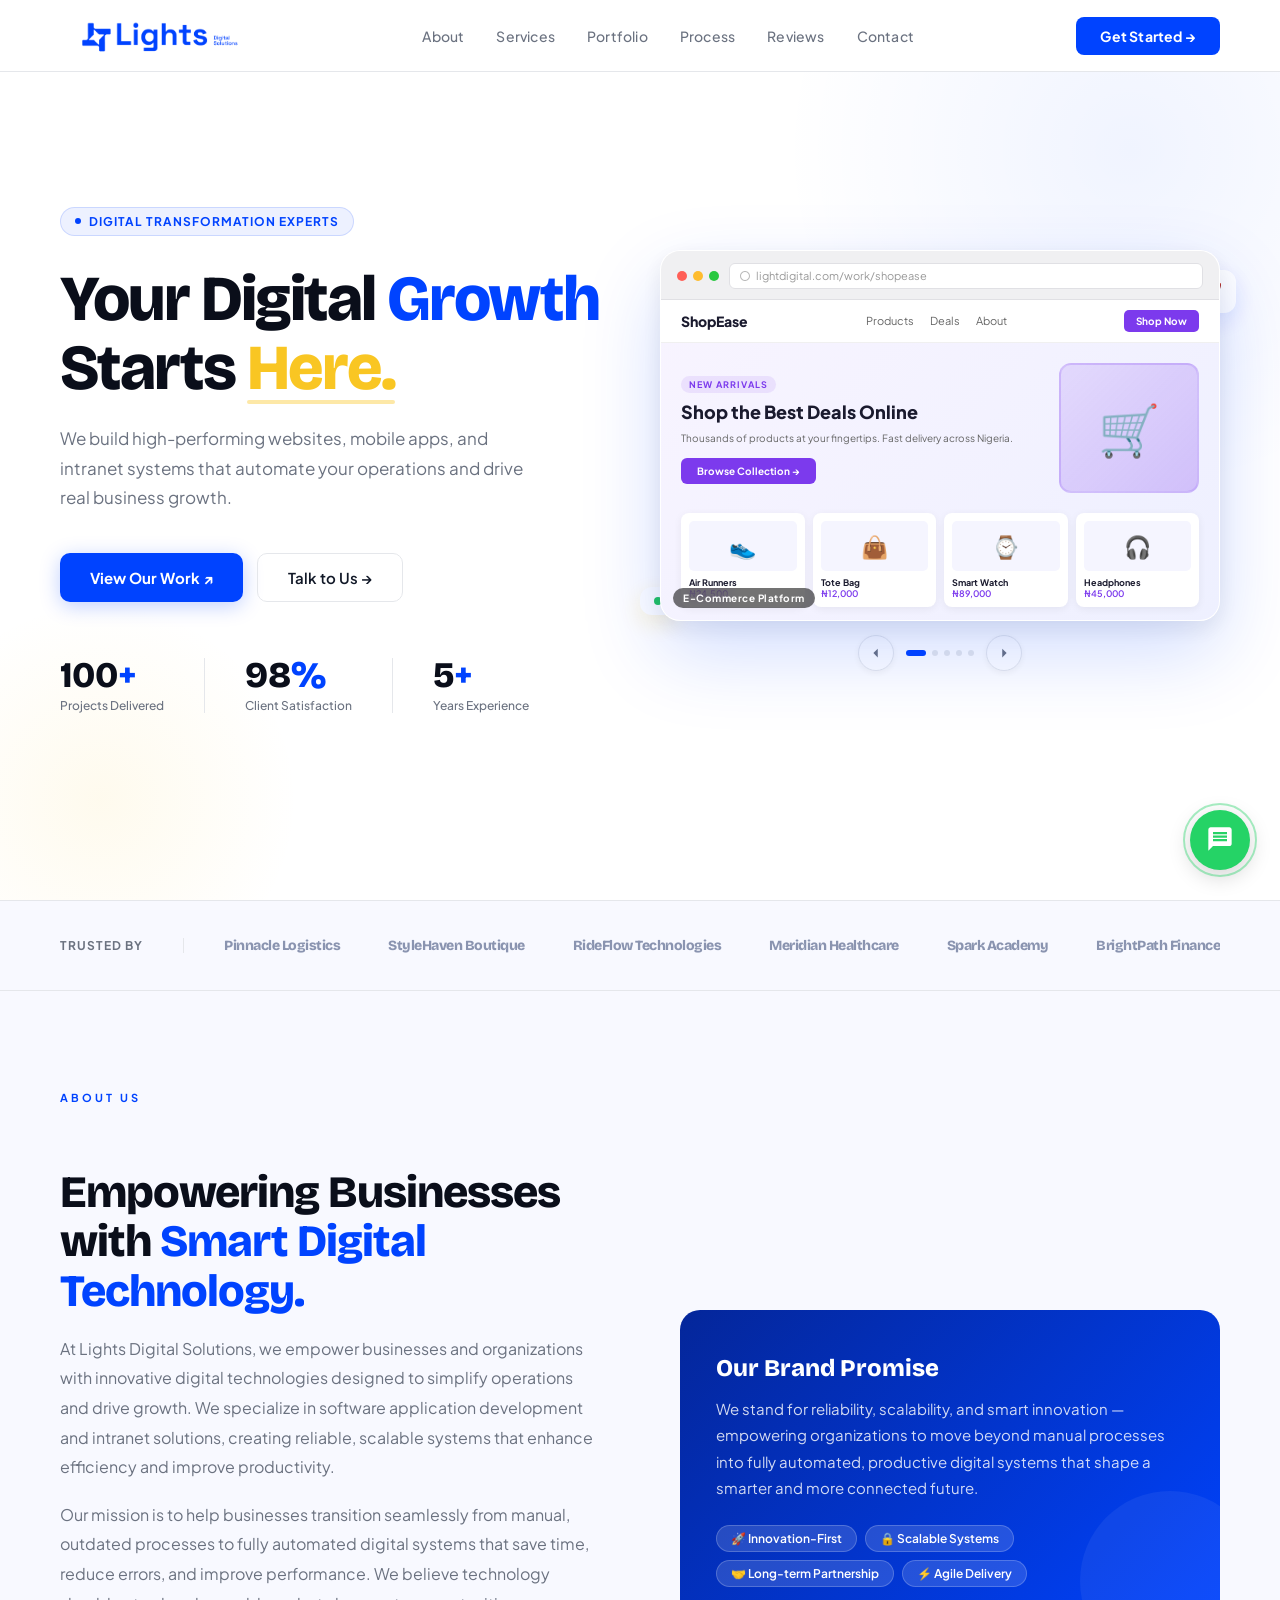
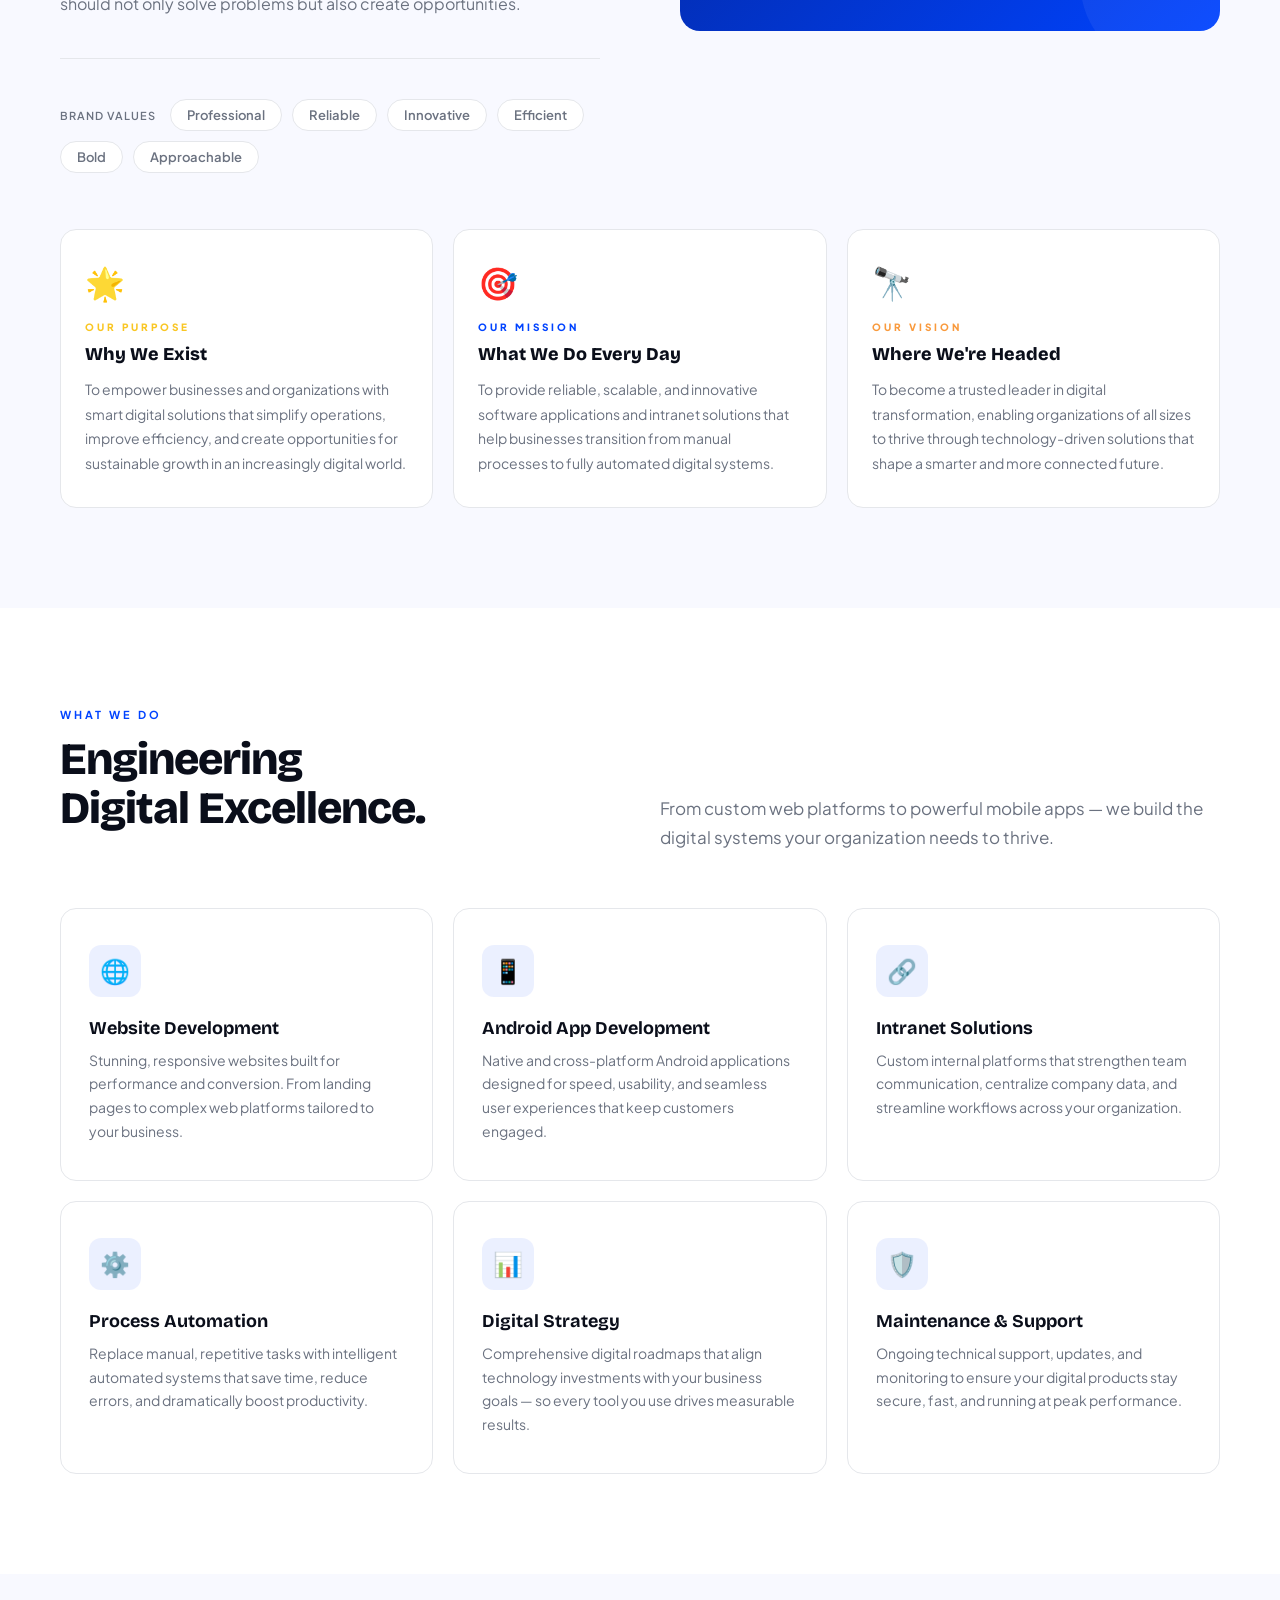
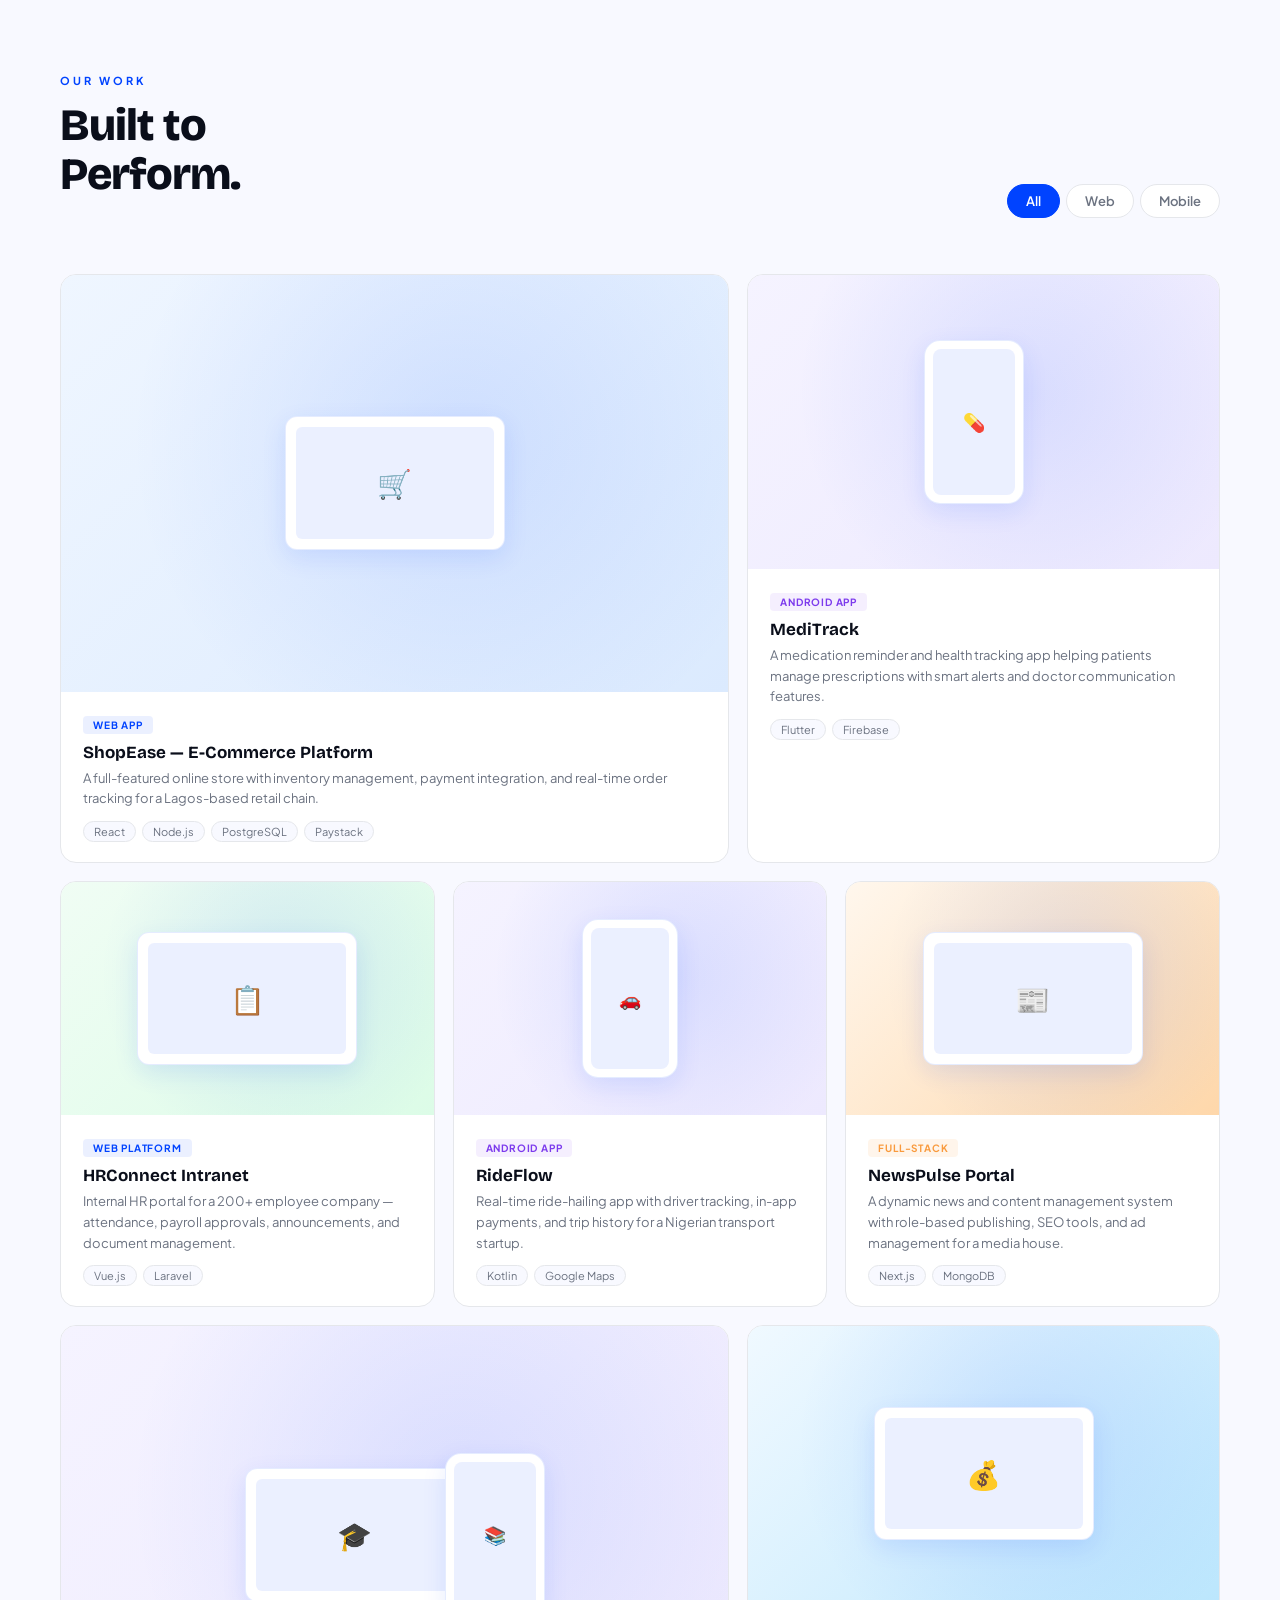
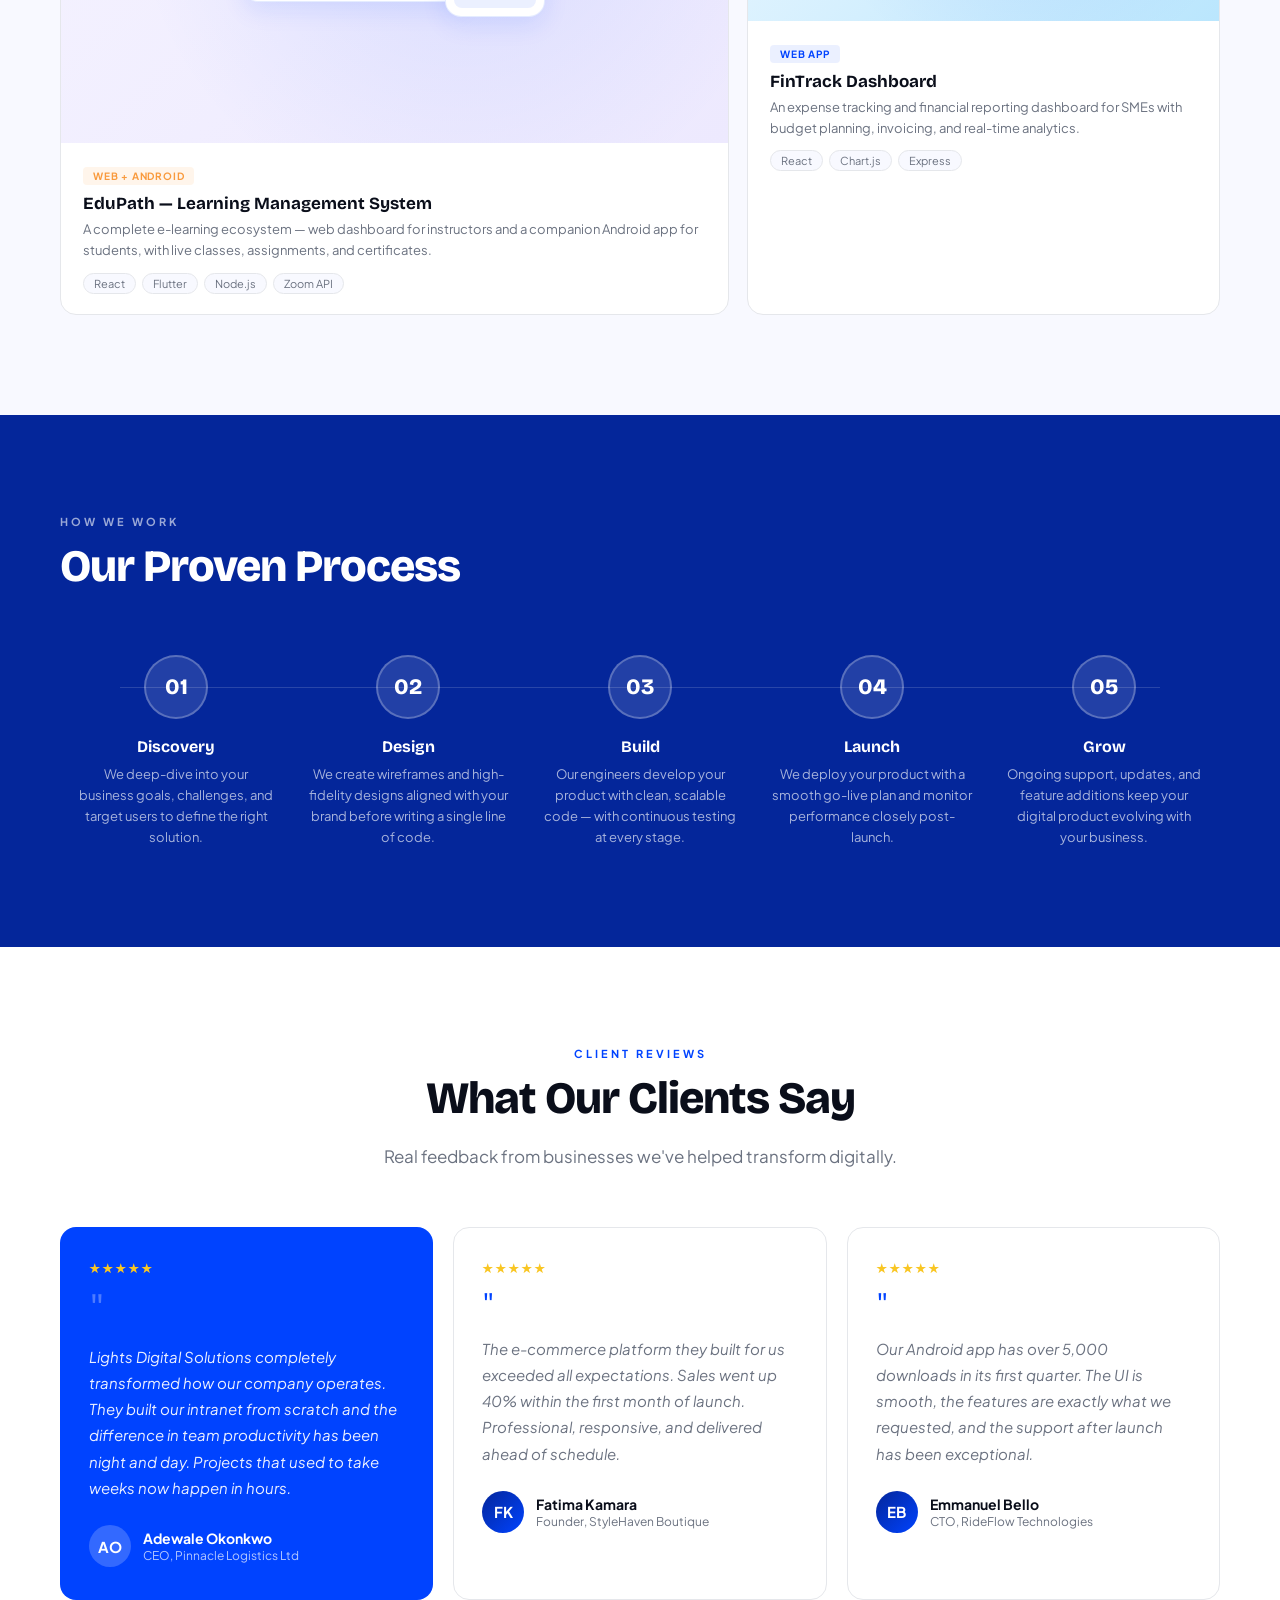
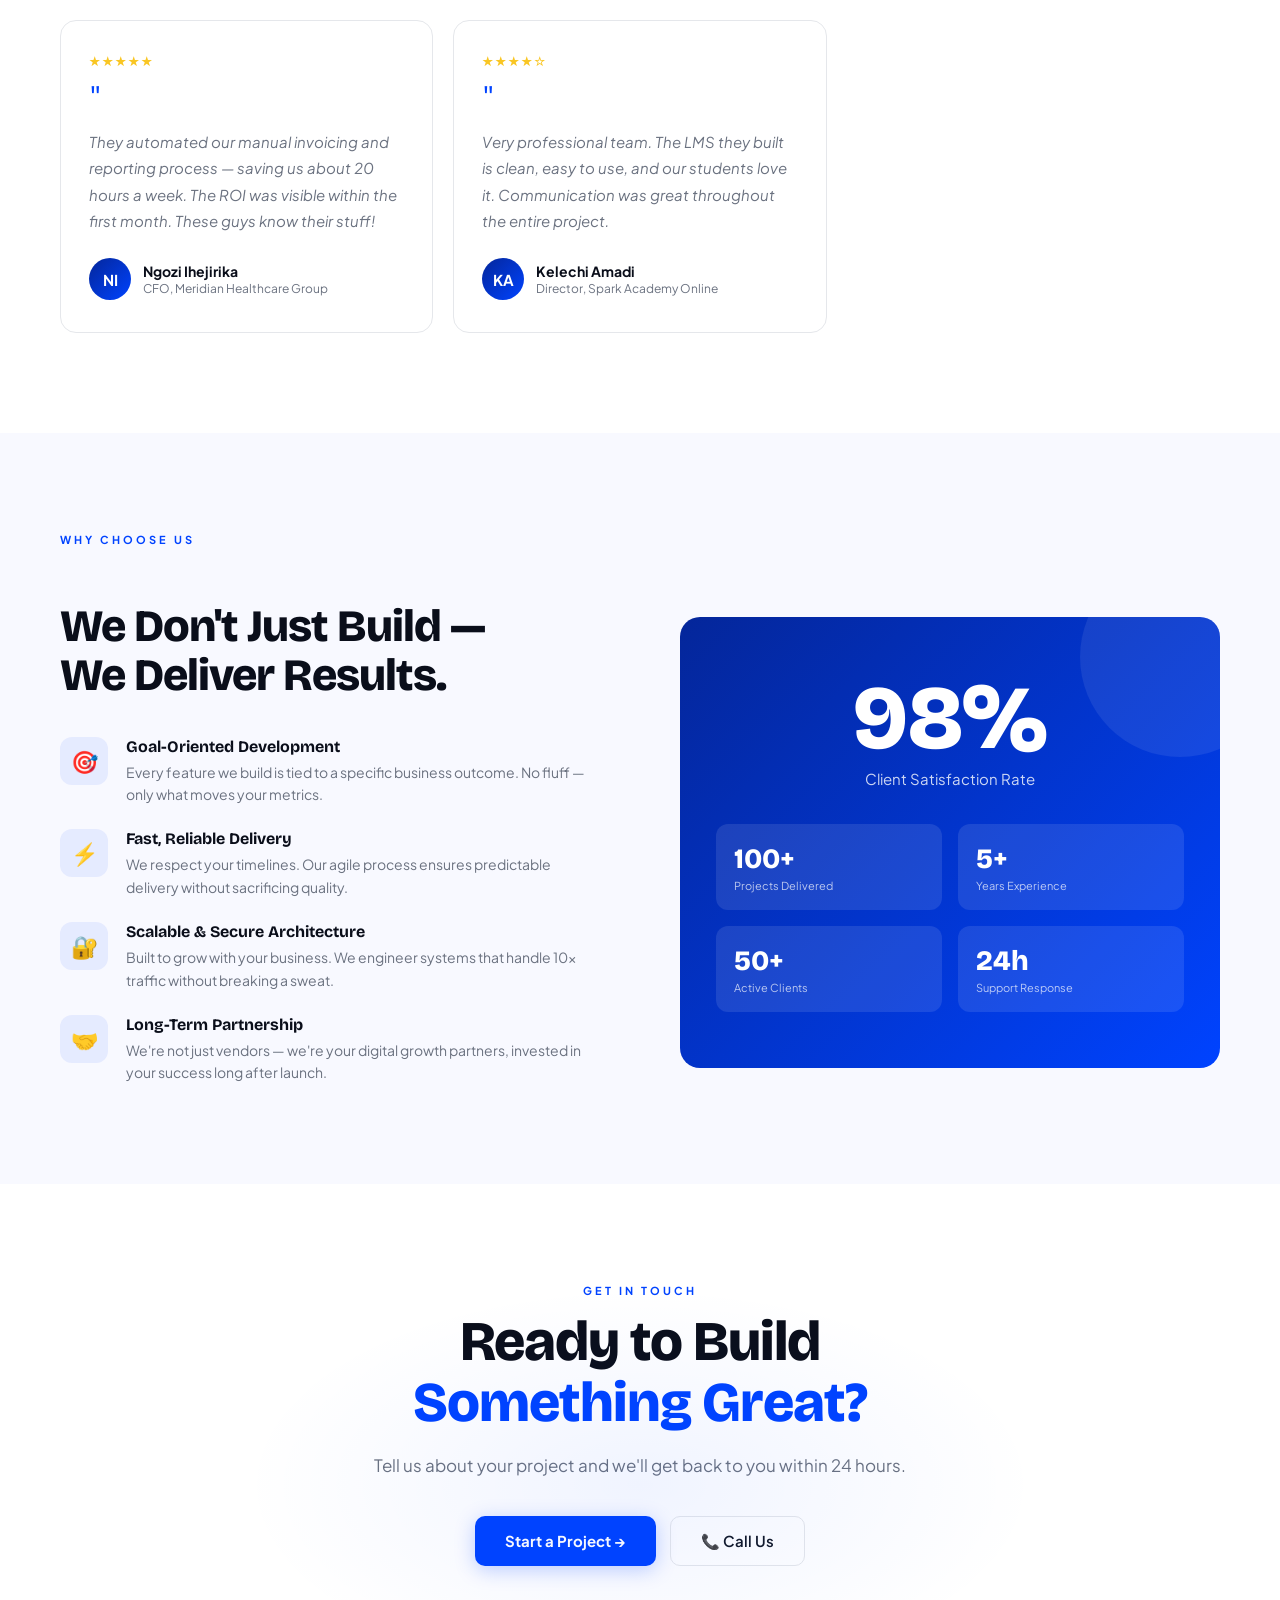
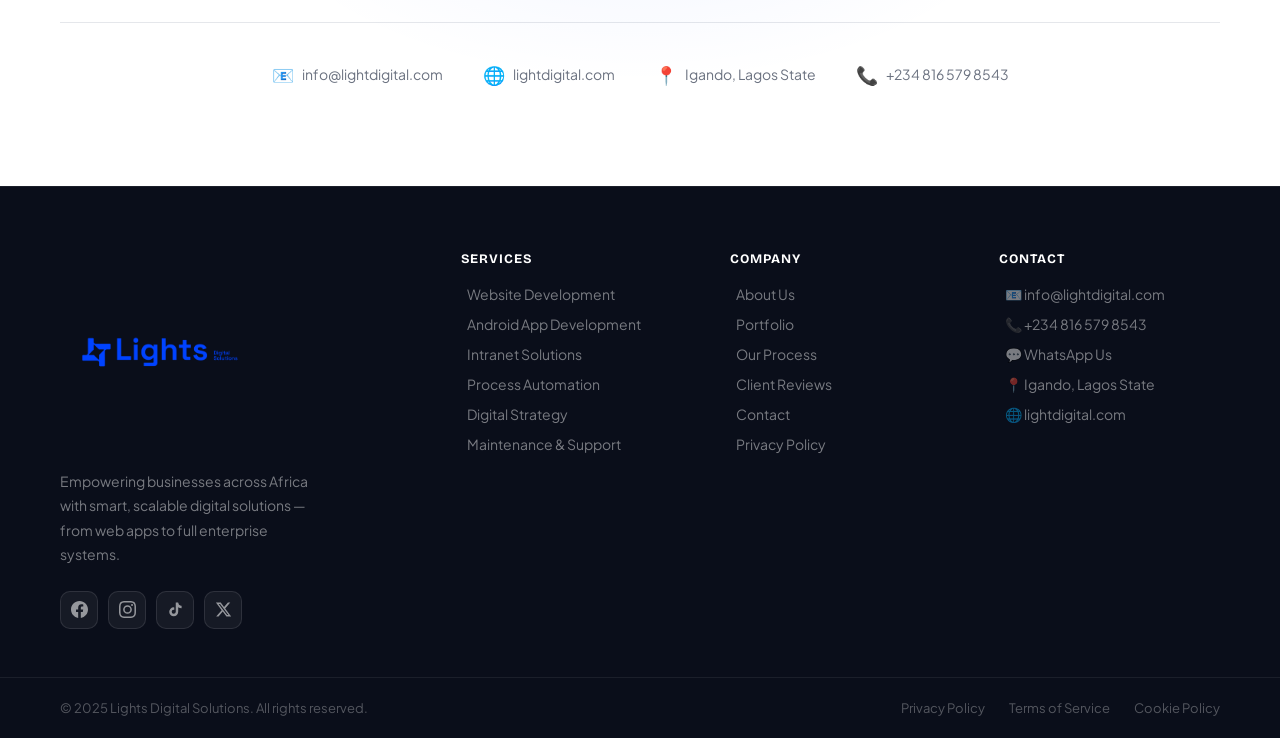
==== index.html @ 8d4a7e37 "Initial commit" ====
<!DOCTYPE html>
<html lang="en">
<head>
<meta charset="UTF-8">
<meta name="viewport" content="width=device-width, initial-scale=1.0">
<title>Lights Digital Solutions</title>
<link rel="preconnect" href="https://fonts.googleapis.com">
<link href="https://fonts.googleapis.com/css2?family=Plus+Jakarta+Sans:wght@300;400;500;600;700;800&family=Bricolage+Grotesque:wght@400;500;600;700;800&display=swap" rel="stylesheet">
<link rel="stylesheet" href="styles.css">
<!-- Favicon (standard) -->
<link rel="icon" href="favicon/favicon.ico" sizes="any">
<link rel="icon" type="image/png" sizes="32x32" href="favicon/favicon-32x32.png">
<link rel="icon" type="image/png" sizes="16x16" href="favicon/favicon-16x16.png">

<!-- Apple Touch Icon -->
<link rel="apple-touch-icon" sizes="180x180" href="favicon/apple-touch-icon.png">

<!-- Android / Chrome -->
<link rel="manifest" href="site.webmanifest">

<!-- Theme color -->
<meta name="theme-color" content="#0043FF">
</head>
<body>

<!-- NAV -->
<nav id="mainNav">
  <a href="#home" class="logo-mark">
    <img id="siteLogo" class="brand-icon" src="brand_logo.png" alt="Lights Digital Solutions"/>
  </a>
  <ul class="nav-links">
    <li><a href="#about">About</a></li>
    <li><a href="#services">Services</a></li>
    <li><a href="#projects">Portfolio</a></li>
    <li><a href="#process">Process</a></li>
    <li><a href="#testimonials">Reviews</a></li>
    <li><a href="#contact">Contact</a></li>
  </ul>
  <button class="nav-cta" onclick="document.getElementById('contact').scrollIntoView({behavior:'smooth'})">Get Started →</button>
</nav>

<!-- HERO -->
<section class="hero" id="home">
  <div class="hero-left">
    <div class="hero-badge fade-in"><span class="dot"></span> Digital Transformation Experts</div>
    <h1 class="fade-in delay-1">Your Digital <span class="accent">Growth</span> Starts <span class="yellow">Here.</span></h1>
    <p class="fade-in delay-2">We build high-performing websites, mobile apps, and intranet systems that automate your operations and drive real business growth.</p>
    <div class="hero-btns fade-in delay-3">
      <a href="#projects" class="btn-primary">View Our Work ↗</a>
      <a href="#contact" class="btn-outline">Talk to Us →</a>
    </div>
    <div class="hero-stats fade-in delay-4">
      <div>
        <div class="stat-num">100<span>+</span></div>
        <div class="stat-label">Projects Delivered</div>
      </div>
      <div class="stat-divider"></div>
      <div>
        <div class="stat-num">98<span>%</span></div>
        <div class="stat-label">Client Satisfaction</div>
      </div>
      <div class="stat-divider"></div>
      <div>
        <div class="stat-num">5<span>+</span></div>
        <div class="stat-label">Years Experience</div>
      </div>
    </div>
  </div>

  <!-- HERO RIGHT: CAROUSEL -->
  <div class="hero-right fade-in delay-5">
    <!-- Floating badges -->
    <div class="hero-float-1">
      <span style="font-size:18px;">🚀</span>
    </div>
    <div class="hero-float-2">
      <span class="float-dot" style="background:#22c55e;"></span>
    </div>

    <div class="carousel-wrapper">
      <div class="carousel-main">
        <!-- Browser Chrome -->
        <div class="browser-chrome">
          <div class="chrome-dots">
            <div class="chrome-dot red"></div>
            <div class="chrome-dot yellow"></div>
            <div class="chrome-dot green"></div>
          </div>
          <div class="chrome-bar">
            <svg viewBox="0 0 16 16"><path d="M8 0C3.6 0 0 3.6 0 8s3.6 8 8 8 8-3.6 8-8-3.6-8-8-8zm0 14.4C4.5 14.4 1.6 11.5 1.6 8S4.5 1.6 8 1.6 14.4 4.5 14.4 8 11.5 14.4 8 14.4z"/></svg>
            <span id="carouselUrl">lightdigital.com/work/shopease</span>
          </div>
        </div>

        <!-- Slides -->
        <div class="carousel-viewport">
          <div class="carousel-track" id="carouselTrack">

            <!-- Slide 1: E-Commerce -->
            <div class="carousel-slide slide-ecom">
              <div class="slide-nav-bar">
                <div class="slide-nav-logo">ShopEase</div>
                <div class="slide-nav-links">
                  <span class="slide-nav-link">Products</span>
                  <span class="slide-nav-link">Deals</span>
                  <span class="slide-nav-link">About</span>
                </div>
                <div class="slide-nav-cta">Shop Now</div>
              </div>
              <div class="slide-hero-area">
                <div class="slide-hero-text">
                  <div class="slide-badge">NEW ARRIVALS</div>
                  <div class="slide-h">Shop the Best Deals Online</div>
                  <div class="slide-p">Thousands of products at your fingertips. Fast delivery across Nigeria.</div>
                  <div class="slide-btn">Browse Collection →</div>
                </div>
                <div class="slide-hero-img">🛒</div>
              </div>
              <div class="slide-products">
                <div class="slide-product">
                  <div class="slide-product-img">👟</div>
                  <div class="slide-product-name">Air Runners</div>
                  <div class="slide-product-price">₦24,500</div>
                </div>
                <div class="slide-product">
                  <div class="slide-product-img">👜</div>
                  <div class="slide-product-name">Tote Bag</div>
                  <div class="slide-product-price">₦12,000</div>
                </div>
                <div class="slide-product">
                  <div class="slide-product-img">⌚</div>
                  <div class="slide-product-name">Smart Watch</div>
                  <div class="slide-product-price">₦89,000</div>
                </div>
                <div class="slide-product">
                  <div class="slide-product-img">🎧</div>
                  <div class="slide-product-name">Headphones</div>
                  <div class="slide-product-price">₦45,000</div>
                </div>
              </div>
              <div class="slide-label">E-Commerce Platform</div>
            </div>

            <!-- Slide 2: SaaS Dashboard -->
            <div class="carousel-slide slide-saas">
              <div class="dash-sidebar">
                <div class="dash-sidebar-icon active">📊</div>
                <div class="dash-sidebar-icon">👥</div>
                <div class="dash-sidebar-icon">📦</div>
                <div class="dash-sidebar-icon">💬</div>
                <div class="dash-sidebar-icon">⚙️</div>
              </div>
              <div class="dash-main">
                <div class="dash-header">
                  <div class="dash-title">Analytics Dashboard</div>
                  <div class="dash-date">May 2026</div>
                </div>
                <div class="dash-cards">
                  <div class="dash-card">
                    <div class="dash-card-label">Revenue</div>
                    <div class="dash-card-val">₦4.2M</div>
                    <div class="dash-card-delta">↑ 18% this month</div>
                  </div>
                  <div class="dash-card">
                    <div class="dash-card-label">Users</div>
                    <div class="dash-card-val">8,491</div>
                    <div class="dash-card-delta">↑ 34% growth</div>
                  </div>
                  <div class="dash-card">
                    <div class="dash-card-label">Orders</div>
                    <div class="dash-card-val">1,204</div>
                    <div class="dash-card-delta">↑ 9% vs last</div>
                  </div>
                </div>
                <div class="dash-chart">
                  <div class="dash-chart-label">Monthly Revenue Trend</div>
                  <div class="dash-bars">
                    <div class="dash-bar" style="height:40%"></div>
                    <div class="dash-bar" style="height:55%"></div>
                    <div class="dash-bar" style="height:48%"></div>
                    <div class="dash-bar hi" style="height:70%"></div>
                    <div class="dash-bar" style="height:62%"></div>
                    <div class="dash-bar hi" style="height:85%"></div>
                    <div class="dash-bar" style="height:75%"></div>
                    <div class="dash-bar hi" style="height:90%"></div>
                    <div class="dash-bar" style="height:80%"></div>
                    <div class="dash-bar hi" style="height:100%"></div>
                    <div class="dash-bar" style="height:88%"></div>
                    <div class="dash-bar hi" style="height:95%"></div>
                  </div>
                </div>
              </div>
              <div class="slide-label" style="color:rgba(255,255,255,0.9);">Business Dashboard</div>
            </div>

            <!-- Slide 3: Corporate Website -->
            <div class="carousel-slide slide-corp">
              <div class="corp-nav">
                <div class="corp-logo">
                  <div class="corp-logo-icon">P</div>
                  <div class="corp-logo-text">Pinnacle Logistics</div>
                </div>
                <div class="corp-nav-links">
                  <span class="corp-nav-link">Services</span>
                  <span class="corp-nav-link">About</span>
                  <span class="corp-nav-link">Contact</span>
                </div>
                <div class="corp-btn">Get Quote</div>
              </div>
              <div class="corp-hero">
                <div class="corp-left">
                  <div class="corp-tag">LOGISTICS SOLUTIONS</div>
                  <div class="corp-h">Fast & Reliable<br>Delivery Across Africa</div>
                  <div class="corp-p">End-to-end supply chain management for businesses of every size. Track your shipments in real-time.</div>
                  <div class="corp-actions">
                    <div class="corp-btn-main">Get Started</div>
                    <div class="corp-btn-sec">Our Services</div>
                  </div>
                </div>
                <div class="corp-right">🚛</div>
              </div>
              <div class="corp-stats-bar">
                <div class="corp-stat">
                  <div class="corp-stat-n">200+</div>
                  <div class="corp-stat-l">Daily Deliveries</div>
                </div>
                <div class="corp-stat">
                  <div class="corp-stat-n">36</div>
                  <div class="corp-stat-l">States Covered</div>
                </div>
                <div class="corp-stat">
                  <div class="corp-stat-n">99%</div>
                  <div class="corp-stat-l">On-Time Rate</div>
                </div>
              </div>
              <div class="slide-label">Corporate Website</div>
            </div>

            <!-- Slide 4: Healthcare -->
            <div class="carousel-slide slide-health">
              <div class="health-nav">
                <div class="health-logo-text">MediTrack Pro</div>
                <div style="display:flex;gap:12px;">
                  <span style="font-size:10px;color:#059669;">Patients</span>
                  <span style="font-size:10px;color:#059669;">Doctors</span>
                  <span style="font-size:10px;color:#059669;">About</span>
                </div>
                <div class="health-nav-pill">Book Appointment</div>
              </div>
              <div class="health-main">
                <div class="health-left">
                  <div class="health-badge">HEALTH MANAGEMENT</div>
                  <div class="health-h">Your Health,<br>Tracked Smart</div>
                  <div class="health-p">Medication reminders, doctor consultations, and health tracking — all in one place.</div>
                  <div class="health-btn">Get Started Free</div>
                </div>
                <div class="health-right">
                  <div class="health-card">
                    <div class="health-card-icon">💊</div>
                    <div>
                      <div class="health-card-title">Medication Reminder</div>
                      <div class="health-card-sub">Amoxicillin — 8:00 AM</div>
                      <div class="health-prog"><div class="health-prog-bar" style="width:70%"></div></div>
                    </div>
                  </div>
                  <div class="health-card">
                    <div class="health-card-icon">❤️</div>
                    <div>
                      <div class="health-card-title">Heart Rate</div>
                      <div class="health-card-sub">72 bpm — Normal</div>
                      <div class="health-prog"><div class="health-prog-bar" style="width:55%;background:#22c55e"></div></div>
                    </div>
                  </div>
                  <div class="health-card">
                    <div class="health-card-icon">🩺</div>
                    <div>
                      <div class="health-card-title">Next Appointment</div>
                      <div class="health-card-sub">Dr. Eze — May 12, 2026</div>
                    </div>
                  </div>
                </div>
              </div>
              <div class="slide-label">Healthcare Web App</div>
            </div>

            <!-- Slide 5: Education LMS -->
            <div class="carousel-slide slide-edu">
              <div class="edu-nav">
                <div class="edu-logo">EduPath LMS</div>
                <div class="edu-links">
                  <span class="edu-link">Courses</span>
                  <span class="edu-link">Instructors</span>
                  <span class="edu-link">Pricing</span>
                </div>
                <div class="edu-cta">Start Learning</div>
              </div>
              <div class="edu-hero">
                <div class="edu-hero-text">
                  <div class="edu-tag">E-LEARNING PLATFORM</div>
                  <div class="edu-h">Learn Skills That<br>Get You Hired</div>
                  <div class="edu-p">Over 500 courses taught by industry experts. Learn at your own pace, earn certified credentials.</div>
                  <div class="edu-btn">Browse Courses →</div>
                </div>
                <div class="edu-img">🎓</div>
              </div>
              <div class="edu-courses">
                <div class="edu-course">
                  <div class="edu-course-icon">💻</div>
                  <div class="edu-course-name">Web Design</div>
                  <div class="edu-course-meta">1,240 students</div>
                </div>
                <div class="edu-course">
                  <div class="edu-course-icon">📊</div>
                  <div class="edu-course-name">Data Science</div>
                  <div class="edu-course-meta">890 students</div>
                </div>
                <div class="edu-course">
                  <div class="edu-course-icon">📱</div>
                  <div class="edu-course-name">Mobile Dev</div>
                  <div class="edu-course-meta">670 students</div>
                </div>
                <div class="edu-course">
                  <div class="edu-course-icon">🤖</div>
                  <div class="edu-course-name">AI & ML</div>
                  <div class="edu-course-meta">540 students</div>
                </div>
              </div>
              <div class="slide-label">Learning Management System</div>
            </div>

          </div><!-- /track -->
        </div><!-- /viewport -->
      </div><!-- /carousel-main -->

      <!-- Controls -->
      <div class="carousel-controls" style="margin-top:14px;">
        <button class="carousel-arrow" id="prevBtn" aria-label="Previous">
          <svg viewBox="0 0 16 16" fill="currentColor"><path d="M10 3L5 8l5 5"/></svg>
        </button>
        <div class="carousel-dots" id="carouselDots">
          <div class="carousel-dot active" data-index="0"></div>
          <div class="carousel-dot" data-index="1"></div>
          <div class="carousel-dot" data-index="2"></div>
          <div class="carousel-dot" data-index="3"></div>
          <div class="carousel-dot" data-index="4"></div>
        </div>
        <button class="carousel-arrow" id="nextBtn" aria-label="Next">
          <svg viewBox="0 0 16 16" fill="currentColor"><path d="M6 3l5 5-5 5"/></svg>
        </button>
      </div>
    </div><!-- /carousel-wrapper -->
  </div>
</section>

<!-- CLIENTS STRIP -->
<div class="clients-strip">
  <div class="clients-label">Trusted By</div>
  <div class="clients-logos">
    <div class="client-logo">Pinnacle Logistics</div>
    <div class="client-logo">StyleHaven Boutique</div>
    <div class="client-logo">RideFlow Technologies</div>
    <div class="client-logo">Meridian Healthcare</div>
    <div class="client-logo">Spark Academy</div>
    <div class="client-logo">BrightPath Finance</div>
  </div>
</div>

<!-- ABOUT -->
<section class="about" id="about">
  <div class="section-label">About Us</div>
  <div class="about-layout">
    <div class="about-body">
      <h2 class="section-title">Empowering Businesses with <span class="about-highlight">Smart Digital Technology.</span></h2>
      <p>At Lights Digital Solutions, we empower businesses and organizations with innovative digital technologies designed to simplify operations and drive growth. We specialize in software application development and intranet solutions, creating reliable, scalable systems that enhance efficiency and improve productivity.</p>
      <p>Our mission is to help businesses transition seamlessly from manual, outdated processes to fully automated digital systems that save time, reduce errors, and improve performance. We believe technology should not only solve problems but also create opportunities.</p>
      <div class="personality-row">
        <span class="personality-label">Brand Values</span>
        <span class="personality-pill">Professional</span>
        <span class="personality-pill">Reliable</span>
        <span class="personality-pill">Innovative</span>
        <span class="personality-pill">Efficient</span>
        <span class="personality-pill">Bold</span>
        <span class="personality-pill">Approachable</span>
      </div>
    </div>
    <div>
      <div class="about-big-card">
        <h3>Our Brand Promise</h3>
        <p>We stand for reliability, scalability, and smart innovation — empowering organizations to move beyond manual processes into fully automated, productive digital systems that shape a smarter and more connected future.</p>
        <div class="about-pill-row">
          <span class="about-pill">🚀 Innovation-First</span>
          <span class="about-pill">🔒 Scalable Systems</span>
          <span class="about-pill">🤝 Long-term Partnership</span>
          <span class="about-pill">⚡ Agile Delivery</span>
        </div>
      </div>
    </div>
  </div>
  <div class="mvp-grid">
    <div class="mvp-card purpose">
      <div class="mvp-icon">🌟</div>
      <div class="mvp-label">Our Purpose</div>
      <h3>Why We Exist</h3>
      <p>To empower businesses and organizations with smart digital solutions that simplify operations, improve efficiency, and create opportunities for sustainable growth in an increasingly digital world.</p>
    </div>
    <div class="mvp-card mission">
      <div class="mvp-icon">🎯</div>
      <div class="mvp-label">Our Mission</div>
      <h3>What We Do Every Day</h3>
      <p>To provide reliable, scalable, and innovative software applications and intranet solutions that help businesses transition from manual processes to fully automated digital systems.</p>
    </div>
    <div class="mvp-card vision">
      <div class="mvp-icon">🔭</div>
      <div class="mvp-label">Our Vision</div>
      <h3>Where We're Headed</h3>
      <p>To become a trusted leader in digital transformation, enabling organizations of all sizes to thrive through technology-driven solutions that shape a smarter and more connected future.</p>
    </div>
  </div>
</section>

<!-- SERVICES -->
<section class="services" id="services">
  <div style="display:flex;justify-content:space-between;align-items:flex-end;flex-wrap:wrap;gap:24px;">
    <div>
      <div class="section-label">What We Do</div>
      <h2 class="section-title">Engineering<br>Digital Excellence.</h2>
    </div>
    <p class="section-sub">From custom web platforms to powerful mobile apps — we build the digital systems your organization needs to thrive.</p>
  </div>
  <div class="services-grid">
    <div class="service-card">
      <div class="service-icon">🌐</div>
      <h3>Website Development</h3>
      <p>Stunning, responsive websites built for performance and conversion. From landing pages to complex web platforms tailored to your business.</p>
    </div>
    <div class="service-card">
      <div class="service-icon">📱</div>
      <h3>Android App Development</h3>
      <p>Native and cross-platform Android applications designed for speed, usability, and seamless user experiences that keep customers engaged.</p>
    </div>
    <div class="service-card">
      <div class="service-icon">🔗</div>
      <h3>Intranet Solutions</h3>
      <p>Custom internal platforms that strengthen team communication, centralize company data, and streamline workflows across your organization.</p>
    </div>
    <div class="service-card">
      <div class="service-icon">⚙️</div>
      <h3>Process Automation</h3>
      <p>Replace manual, repetitive tasks with intelligent automated systems that save time, reduce errors, and dramatically boost productivity.</p>
    </div>
    <div class="service-card">
      <div class="service-icon">📊</div>
      <h3>Digital Strategy</h3>
      <p>Comprehensive digital roadmaps that align technology investments with your business goals — so every tool you use drives measurable results.</p>
    </div>
    <div class="service-card">
      <div class="service-icon">🛡️</div>
      <h3>Maintenance & Support</h3>
      <p>Ongoing technical support, updates, and monitoring to ensure your digital products stay secure, fast, and running at peak performance.</p>
    </div>
  </div>
</section>

<!-- PORTFOLIO -->
<section class="projects" id="projects">
  <div class="projects-header">
    <div>
      <div class="section-label">Our Work</div>
      <h2 class="section-title">Built to<br>Perform.</h2>
    </div>
    <div class="tab-group">
      <button class="tab active" onclick="filterProjects('all', this)">All</button>
      <button class="tab" onclick="filterProjects('web', this)">Web</button>
      <button class="tab" onclick="filterProjects('mobile', this)">Mobile</button>
    </div>
  </div>
  <div class="projects-grid" id="projects-grid">
    <div class="proj-card wide" data-type="web">
      <div class="proj-thumb web"><div class="proj-thumb-inner"><div class="thumb-device"><div class="screen">🛒</div></div></div></div>
      <div class="proj-info">
        <span class="proj-tag tag-web">Web App</span>
        <h3>ShopEase — E-Commerce Platform</h3>
        <p>A full-featured online store with inventory management, payment integration, and real-time order tracking for a Lagos-based retail chain.</p>
        <div class="proj-tech"><span class="tech-pill">React</span><span class="tech-pill">Node.js</span><span class="tech-pill">PostgreSQL</span><span class="tech-pill">Paystack</span></div>
      </div>
    </div>
    <div class="proj-card narrow" data-type="mobile">
      <div class="proj-thumb mobile"><div class="proj-thumb-inner"><div class="thumb-phone"><div class="pscreen">💊</div></div></div></div>
      <div class="proj-info">
        <span class="proj-tag tag-mobile">Android App</span>
        <h3>MediTrack</h3>
        <p>A medication reminder and health tracking app helping patients manage prescriptions with smart alerts and doctor communication features.</p>
        <div class="proj-tech"><span class="tech-pill">Flutter</span><span class="tech-pill">Firebase</span></div>
      </div>
    </div>
    <div class="proj-card third" data-type="web">
      <div class="proj-thumb web" style="background:linear-gradient(135deg,#f0fdf4,#dcfce7)"><div class="proj-thumb-inner"><div class="thumb-device" style="width:65%"><div class="screen">📋</div></div></div></div>
      <div class="proj-info">
        <span class="proj-tag tag-web">Web Platform</span>
        <h3>HRConnect Intranet</h3>
        <p>Internal HR portal for a 200+ employee company — attendance, payroll approvals, announcements, and document management.</p>
        <div class="proj-tech"><span class="tech-pill">Vue.js</span><span class="tech-pill">Laravel</span></div>
      </div>
    </div>
    <div class="proj-card third" data-type="mobile">
      <div class="proj-thumb mobile"><div class="proj-thumb-inner"><div class="thumb-phone"><div class="pscreen">🚗</div></div></div></div>
      <div class="proj-info">
        <span class="proj-tag tag-mobile">Android App</span>
        <h3>RideFlow</h3>
        <p>Real-time ride-hailing app with driver tracking, in-app payments, and trip history for a Nigerian transport startup.</p>
        <div class="proj-tech"><span class="tech-pill">Kotlin</span><span class="tech-pill">Google Maps</span></div>
      </div>
    </div>
    <div class="proj-card third" data-type="web">
      <div class="proj-thumb web" style="background:linear-gradient(135deg,#fff7ed,#fed7aa)"><div class="proj-thumb-inner"><div class="thumb-device" style="width:65%"><div class="screen">📰</div></div></div></div>
      <div class="proj-info">
        <span class="proj-tag tag-fullstack">Full-Stack</span>
        <h3>NewsPulse Portal</h3>
        <p>A dynamic news and content management system with role-based publishing, SEO tools, and ad management for a media house.</p>
        <div class="proj-tech"><span class="tech-pill">Next.js</span><span class="tech-pill">MongoDB</span></div>
      </div>
    </div>
    <div class="proj-card wide" data-type="mobile">
      <div class="proj-thumb mobile"><div class="proj-thumb-inner"><div class="thumb-device"><div class="screen">🎓</div></div><div class="thumb-phone"><div class="pscreen">📚</div></div></div></div>
      <div class="proj-info">
        <span class="proj-tag tag-fullstack">Web + Android</span>
        <h3>EduPath — Learning Management System</h3>
        <p>A complete e-learning ecosystem — web dashboard for instructors and a companion Android app for students, with live classes, assignments, and certificates.</p>
        <div class="proj-tech"><span class="tech-pill">React</span><span class="tech-pill">Flutter</span><span class="tech-pill">Node.js</span><span class="tech-pill">Zoom API</span></div>
      </div>
    </div>
    <div class="proj-card narrow" data-type="web">
      <div class="proj-thumb web" style="background:linear-gradient(135deg,#f0f9ff,#bae6fd)"><div class="proj-thumb-inner"><div class="thumb-device" style="width:65%"><div class="screen">💰</div></div></div></div>
      <div class="proj-info">
        <span class="proj-tag tag-web">Web App</span>
        <h3>FinTrack Dashboard</h3>
        <p>An expense tracking and financial reporting dashboard for SMEs with budget planning, invoicing, and real-time analytics.</p>
        <div class="proj-tech"><span class="tech-pill">React</span><span class="tech-pill">Chart.js</span><span class="tech-pill">Express</span></div>
      </div>
    </div>
  </div>
</section>

<!-- PROCESS -->
<section class="process" id="process">
  <div class="section-label">How We Work</div>
  <h2 class="section-title">Our Proven Process</h2>
  <div class="process-steps">
    <div class="step"><div class="step-num">01</div><h4>Discovery</h4><p>We deep-dive into your business goals, challenges, and target users to define the right solution.</p></div>
    <div class="step"><div class="step-num">02</div><h4>Design</h4><p>We create wireframes and high-fidelity designs aligned with your brand before writing a single line of code.</p></div>
    <div class="step"><div class="step-num">03</div><h4>Build</h4><p>Our engineers develop your product with clean, scalable code — with continuous testing at every stage.</p></div>
    <div class="step"><div class="step-num">04</div><h4>Launch</h4><p>We deploy your product with a smooth go-live plan and monitor performance closely post-launch.</p></div>
    <div class="step"><div class="step-num">05</div><h4>Grow</h4><p>Ongoing support, updates, and feature additions keep your digital product evolving with your business.</p></div>
  </div>
</section>

<!-- TESTIMONIALS -->
<section class="testimonials" id="testimonials">
  <div style="text-align:center;margin-bottom:0;">
    <div class="section-label" style="text-align:center;">Client Reviews</div>
    <h2 class="section-title" style="text-align:center;">What Our Clients Say</h2>
    <p class="section-sub" style="margin:0 auto 56px;text-align:center;">Real feedback from businesses we've helped transform digitally.</p>
  </div>
  <div class="testimonials-grid">
    <div class="testi-card featured">
      <div class="stars">★★★★★</div>
      <div class="quote-icon">"</div>
      <p class="testi-text">Lights Digital Solutions completely transformed how our company operates. They built our intranet from scratch and the difference in team productivity has been night and day. Projects that used to take weeks now happen in hours.</p>
      <div class="testi-author"><div class="author-avatar">AO</div><div><div class="author-name">Adewale Okonkwo</div><div class="author-role">CEO, Pinnacle Logistics Ltd</div></div></div>
    </div>
    <div class="testi-card">
      <div class="stars">★★★★★</div>
      <div class="quote-icon" style="font-size:32px;color:var(--secondary);">"</div>
      <p class="testi-text">The e-commerce platform they built for us exceeded all expectations. Sales went up 40% within the first month of launch. Professional, responsive, and delivered ahead of schedule.</p>
      <div class="testi-author"><div class="author-avatar">FK</div><div><div class="author-name">Fatima Kamara</div><div class="author-role">Founder, StyleHaven Boutique</div></div></div>
    </div>
    <div class="testi-card">
      <div class="stars">★★★★★</div>
      <div class="quote-icon" style="font-size:32px;color:var(--secondary);">"</div>
      <p class="testi-text">Our Android app has over 5,000 downloads in its first quarter. The UI is smooth, the features are exactly what we requested, and the support after launch has been exceptional.</p>
      <div class="testi-author"><div class="author-avatar">EB</div><div><div class="author-name">Emmanuel Bello</div><div class="author-role">CTO, RideFlow Technologies</div></div></div>
    </div>
    <div class="testi-card">
      <div class="stars">★★★★★</div>
      <div class="quote-icon" style="font-size:32px;color:var(--secondary);">"</div>
      <p class="testi-text">They automated our manual invoicing and reporting process — saving us about 20 hours a week. The ROI was visible within the first month. These guys know their stuff!</p>
      <div class="testi-author"><div class="author-avatar">NI</div><div><div class="author-name">Ngozi Ihejirika</div><div class="author-role">CFO, Meridian Healthcare Group</div></div></div>
    </div>
    <div class="testi-card">
      <div class="stars">★★★★☆</div>
      <div class="quote-icon" style="font-size:32px;color:var(--secondary);">"</div>
      <p class="testi-text">Very professional team. The LMS they built is clean, easy to use, and our students love it. Communication was great throughout the entire project.</p>
      <div class="testi-author"><div class="author-avatar">KA</div><div><div class="author-name">Kelechi Amadi</div><div class="author-role">Director, Spark Academy Online</div></div></div>
    </div>
  </div>
</section>

<!-- WHY US -->
<section class="why" id="why">
  <div class="section-label">Why Choose Us</div>
  <div class="why-grid">
    <div>
      <h2 class="section-title">We Don't Just Build —<br>We Deliver Results.</h2>
      <div class="why-items" style="margin-top:36px;">
        <div class="why-item"><div class="why-item-icon">🎯</div><div><h4>Goal-Oriented Development</h4><p>Every feature we build is tied to a specific business outcome. No fluff — only what moves your metrics.</p></div></div>
        <div class="why-item"><div class="why-item-icon">⚡</div><div><h4>Fast, Reliable Delivery</h4><p>We respect your timelines. Our agile process ensures predictable delivery without sacrificing quality.</p></div></div>
        <div class="why-item"><div class="why-item-icon">🔐</div><div><h4>Scalable & Secure Architecture</h4><p>Built to grow with your business. We engineer systems that handle 10x traffic without breaking a sweat.</p></div></div>
        <div class="why-item"><div class="why-item-icon">🤝</div><div><h4>Long-Term Partnership</h4><p>We're not just vendors — we're your digital growth partners, invested in your success long after launch.</p></div></div>
      </div>
    </div>
    <div class="why-visual">
      <div class="why-big-num">98%</div>
      <div class="why-big-label">Client Satisfaction Rate</div>
      <div class="why-stat-grid">
        <div class="why-stat-card"><div class="why-stat-n">100+</div><div class="why-stat-l">Projects Delivered</div></div>
        <div class="why-stat-card"><div class="why-stat-n">5+</div><div class="why-stat-l">Years Experience</div></div>
        <div class="why-stat-card"><div class="why-stat-n">50+</div><div class="why-stat-l">Active Clients</div></div>
        <div class="why-stat-card"><div class="why-stat-n">24h</div><div class="why-stat-l">Support Response</div></div>
      </div>
    </div>
  </div>
</section>

<!-- CTA -->
<section class="cta-section" id="contact">
  <div class="section-label" style="text-align:center;">Get In Touch</div>
  <h2 class="section-title">Ready to Build<br><span style="color:var(--secondary);">Something Great?</span></h2>
  <p>Tell us about your project and we'll get back to you within 24 hours.</p>
  <div class="cta-btns">
    <a href="mailto:info@lightdigital.com" class="btn-primary">Start a Project →</a>
    <a href="tel:+2348165798543" class="btn-outline">📞 Call Us</a>
  </div>
  <div class="contact-strip">
    <div class="contact-item"><span>📧</span><span>info@lightdigital.com</span></div>
    <div class="contact-item"><span>🌐</span><span>lightdigital.com</span></div>
    <div class="contact-item"><span>📍</span><span>Igando, Lagos State</span></div>
    <div class="contact-item"><span>📞</span><span>+234 816 579 8543</span></div>
  </div>
</section>

<!-- FOOTER -->
<footer>
  <div class="footer-top">

    <!-- Brand col -->
    <div class="footer-brand-col">
      <a href="#home" class="logo-mark">
        <img id="siteLogoFooter" class="brand-icon" src="brand_logo.png" alt="Lights Digital Solutions"/>
      </a>
      <p class="footer-brand-desc">Empowering businesses across Africa with smart, scalable digital solutions — from web apps to full enterprise systems.</p>
      <div class="footer-social-row">

        <!-- Facebook -->
        <a href="https://facebook.com/lightsdigitalsolutions" target="_blank" rel="noopener" class="social-btn fb" aria-label="Facebook">
          <svg viewBox="0 0 24 24"><path d="M24 12.073C24 5.405 18.627 0 12 0S0 5.405 0 12.073C0 18.1 4.388 23.094 10.125 24v-8.437H7.078v-3.49h3.047V9.41c0-3.025 1.792-4.697 4.532-4.697 1.312 0 2.686.236 2.686.236v2.97h-1.513c-1.491 0-1.956.93-1.956 1.874v2.25h3.328l-.532 3.49h-2.796V24C19.612 23.094 24 18.1 24 12.073z"/></svg>
        </a>

        <!-- Instagram -->
        <a href="https://instagram.com/lightsdigitalsolutions" target="_blank" rel="noopener" class="social-btn ig" aria-label="Instagram">
          <svg viewBox="0 0 24 24"><path d="M12 2.163c3.204 0 3.584.012 4.85.07 3.252.148 4.771 1.691 4.919 4.919.058 1.265.069 1.645.069 4.849 0 3.205-.012 3.584-.069 4.849-.149 3.225-1.664 4.771-4.919 4.919-1.266.058-1.644.07-4.85.07-3.204 0-3.584-.012-4.849-.07-3.26-.149-4.771-1.699-4.919-4.92-.058-1.265-.07-1.644-.07-4.849 0-3.204.013-3.583.07-4.849.149-3.227 1.664-4.771 4.919-4.919 1.266-.057 1.645-.069 4.849-.069zM12 0C8.741 0 8.333.014 7.053.072 2.695.272.273 2.69.073 7.052.014 8.333 0 8.741 0 12c0 3.259.014 3.668.072 4.948.2 4.358 2.618 6.78 6.98 6.98C8.333 23.986 8.741 24 12 24c3.259 0 3.668-.014 4.948-.072 4.354-.2 6.782-2.618 6.979-6.98.059-1.28.073-1.689.073-4.948 0-3.259-.014-3.667-.072-4.947-.196-4.354-2.617-6.78-6.979-6.98C15.668.014 15.259 0 12 0zm0 5.838a6.162 6.162 0 100 12.324 6.162 6.162 0 000-12.324zM12 16a4 4 0 110-8 4 4 0 010 8zm6.406-11.845a1.44 1.44 0 100 2.881 1.44 1.44 0 000-2.881z"/></svg>
        </a>

        <!-- TikTok -->
        <a href="https://tiktok.com/@lightsdigitalsolutions" target="_blank" rel="noopener" class="social-btn tt" aria-label="TikTok">
          <svg viewBox="0 0 24 24"><path d="M19.59 6.69a4.83 4.83 0 01-3.77-4.25V2h-3.45v13.67a2.89 2.89 0 01-2.88 2.5 2.89 2.89 0 01-2.89-2.89 2.89 2.89 0 012.89-2.89c.28 0 .54.04.79.1V9.01a6.33 6.33 0 00-.79-.05 6.34 6.34 0 00-6.34 6.34 6.34 6.34 0 006.34 6.34 6.34 6.34 0 006.33-6.34V8.69a8.18 8.18 0 004.78 1.52V6.75a4.85 4.85 0 01-1.01-.06z"/></svg>
        </a>

        <!-- X / Twitter -->
        <a href="https://twitter.com/lightsdigital" target="_blank" rel="noopener" class="social-btn tw" aria-label="X (Twitter)">
          <svg viewBox="0 0 24 24"><path d="M18.244 2.25h3.308l-7.227 8.26 8.502 11.24H16.17l-5.214-6.817L4.99 21.75H1.68l7.73-8.835L1.254 2.25H8.08l4.713 6.231zm-1.161 17.52h1.833L7.084 4.126H5.117z"/></svg>
        </a>

      </div>
    </div>

    <!-- Services col -->
    <div>
      <div class="footer-col-title">Services</div>
      <div class="footer-col-links">
        <a href="#services">Website Development</a>
        <a href="#services">Android App Development</a>
        <a href="#services">Intranet Solutions</a>
        <a href="#services">Process Automation</a>
        <a href="#services">Digital Strategy</a>
        <a href="#services">Maintenance & Support</a>
      </div>
    </div>

    <!-- Company col -->
    <div>
      <div class="footer-col-title">Company</div>
      <div class="footer-col-links">
        <a href="#about">About Us</a>
        <a href="#projects">Portfolio</a>
        <a href="#process">Our Process</a>
        <a href="#testimonials">Client Reviews</a>
        <a href="#contact">Contact</a>
        <a href="#">Privacy Policy</a>
      </div>
    </div>

    <!-- Contact col -->
    <div>
      <div class="footer-col-title">Contact</div>
      <div class="footer-col-links">
        <a href="mailto:info@lightdigital.com">📧 info@lightdigital.com</a>
        <a href="tel:+2348165798543">📞 +234 816 579 8543</a>
        <a href="https://wa.me/2348165798543" target="_blank" rel="noopener">💬 WhatsApp Us</a>
        <a href="#">📍 Igando, Lagos State</a>
        <a href="#">🌐 lightdigital.com</a>
      </div>
    </div>

  </div>

  <div class="footer-bottom">
    <div class="footer-copy">© 2025 Lights Digital Solutions. All rights reserved.</div>
    <div class="footer-bottom-links">
      <a href="#">Privacy Policy</a>
      <a href="#">Terms of Service</a>
      <a href="#">Cookie Policy</a>
    </div>
  </div>
</footer>

<!-- FLOATING CONTACT WIDGET -->
<div class="fcw" id="fcw">
  <div class="fcw-actions">
    <div class="fcw-item">
      <a class="fcw-action call" href="tel:+2348165798543" data-tip="Call Us" aria-label="Call">
        <svg viewBox="0 0 24 24"><path d="M6.62 10.79c1.44 2.83 3.76 5.14 6.59 6.59l2.2-2.2c.28-.28.68-.36 1.02-.25 1.12.37 2.33.57 3.57.57.55 0 1 .45 1 1V20c0 .55-.45 1-1 1C10.61 21 3 13.39 3 4c0-.55.45-1 1-1h3.5c.55 0 1 .45 1 1 0 1.25.2 2.45.57 3.57.1.34.02.73-.25 1.02l-2.2 2.2z"/></svg>
      </a>
    </div>
    <div class="fcw-item">
      <a class="fcw-action wa" href="https://wa.me/2348165798543?text=Hello%2C%20I'd%20like%20to%20discuss%20a%20project." target="_blank" rel="noopener" data-tip="WhatsApp Us" aria-label="WhatsApp">
        <svg viewBox="0 0 24 24"><path d="M17.472 14.382c-.297-.149-1.758-.867-2.03-.967-.273-.099-.471-.148-.67.15-.197.297-.767.966-.94 1.164-.173.199-.347.223-.644.075-.297-.15-1.255-.463-2.39-1.475-.883-.788-1.48-1.761-1.653-2.059-.173-.297-.018-.458.13-.606.134-.133.298-.347.446-.52.149-.174.198-.298.298-.497.099-.198.05-.371-.025-.52-.075-.149-.669-1.612-.916-2.207-.242-.579-.487-.5-.669-.51-.173-.008-.371-.01-.57-.01-.198 0-.52.074-.792.372-.272.297-1.04 1.016-1.04 2.479 0 1.462 1.065 2.875 1.213 3.074.149.198 2.096 3.2 5.077 4.487.709.306 1.262.489 1.694.625.712.227 1.36.195 1.871.118.571-.085 1.758-.719 2.006-1.413.248-.694.248-1.289.173-1.413-.074-.124-.272-.198-.57-.347m-5.421 7.403h-.004a9.87 9.87 0 01-5.031-1.378l-.361-.214-3.741.982.998-3.648-.235-.374a9.86 9.86 0 01-1.51-5.26c.001-5.45 4.436-9.884 9.888-9.884 2.64 0 5.122 1.03 6.988 2.898a9.825 9.825 0 012.893 6.994c-.003 5.45-4.437 9.884-9.885 9.884m8.413-18.297A11.815 11.815 0 0012.05 0C5.495 0 .16 5.335.157 11.892c0 2.096.547 4.142 1.588 5.945L.057 24l6.305-1.654a11.882 11.882 0 005.683 1.448h.005c6.554 0 11.89-5.335 11.893-11.893a11.821 11.821 0 00-3.48-8.413z"/></svg>
      </a>
    </div>
  </div>
  <button class="fcw-toggle" id="fcwToggle" aria-label="Contact options" aria-expanded="false">
    <span class="ico ico-chat"><svg viewBox="0 0 24 24"><path d="M20 2H4c-1.1 0-2 .9-2 2v18l4-4h14c1.1 0 2-.9 2-2V4c0-1.1-.9-2-2-2zm-2 12H6v-2h12v2zm0-3H6V9h12v2zm0-3H6V6h12v2z"/></svg></span>
    <span class="ico ico-close"><svg viewBox="0 0 24 24"><path d="M19 6.41L17.59 5 12 10.59 6.41 5 5 6.41 10.59 12 5 17.59 6.41 19 12 13.41 17.59 19 19 17.59 13.41 12z"/></svg></span>
  </button>
</div>

<script>
// ── CAROUSEL ──
const slides = document.querySelectorAll('.carousel-slide');
const track = document.getElementById('carouselTrack');
const dots = document.querySelectorAll('.carousel-dot');
const urls = [
  'lightdigital.com/work/shopease',
  'lightdigital.com/work/dashboard',
  'lightdigital.com/work/pinnacle',
  'lightdigital.com/work/meditrack',
  'lightdigital.com/work/edupath',
];
let current = 0;
let autoTimer;

function goTo(idx) {
  current = (idx + slides.length) % slides.length;
  track.style.transform = `translateX(-${current * 100}%)`;
  dots.forEach((d, i) => d.classList.toggle('active', i === current));
  document.getElementById('carouselUrl').textContent = urls[current];
}

function startAuto() {
  autoTimer = setInterval(() => goTo(current + 1), 3800);
}
function stopAuto() { clearInterval(autoTimer); }

document.getElementById('nextBtn').addEventListener('click', () => { stopAuto(); goTo(current + 1); startAuto(); });
document.getElementById('prevBtn').addEventListener('click', () => { stopAuto(); goTo(current - 1); startAuto(); });
dots.forEach(d => d.addEventListener('click', () => { stopAuto(); goTo(+d.dataset.index); startAuto(); }));

// Touch/swipe
let touchX = 0;
track.addEventListener('touchstart', e => { touchX = e.touches[0].clientX; stopAuto(); });
track.addEventListener('touchend', e => {
  const dx = e.changedTouches[0].clientX - touchX;
  if (Math.abs(dx) > 40) goTo(current + (dx < 0 ? 1 : -1));
  startAuto();
});

startAuto();

// ── NAV SCROLL ──
window.addEventListener('scroll', () => {
  document.getElementById('mainNav').classList.toggle('scrolled', window.scrollY > 40);
});

// ── PORTFOLIO FILTER ──
function filterProjects(type, btn) {
  document.querySelectorAll('.tab').forEach(t => t.classList.remove('active'));
  btn.classList.add('active');
  const cards = document.querySelectorAll('.proj-card');
  cards.forEach(card => {
    card.style.display = (type === 'all' || card.dataset.type === type) ? '' : 'none';
  });
  const visible = [...cards].filter(c => c.style.display !== 'none');
  visible.forEach((c, i) => {
    c.classList.remove('wide','narrow','full','third');
    if (i % 3 === 0) c.classList.add('wide');
    else if (i % 3 === 1) c.classList.add('narrow');
    else c.classList.add('third');
  });
}

// ── SCROLL REVEAL ──
const observer = new IntersectionObserver(entries => {
  entries.forEach(e => {
    if (e.isIntersecting) {
      e.target.style.opacity = '1';
      e.target.style.transform = 'translateY(0)';
    }
  });
}, { threshold: 0.08 });

document.querySelectorAll('.service-card, .proj-card, .testi-card, .step, .why-item, .mvp-card').forEach(el => {
  el.style.opacity = '0';
  el.style.transform = 'translateY(20px)';
  el.style.transition = 'opacity 0.55s ease, transform 0.55s ease';
  observer.observe(el);
});

// ── FCW ──
const fcw = document.getElementById('fcw');
const fcwBtn = document.getElementById('fcwToggle');
fcwBtn.addEventListener('click', e => {
  e.stopPropagation();
  const isOpen = fcw.classList.toggle('is-open');
  fcwBtn.setAttribute('aria-expanded', isOpen);
});
document.addEventListener('click', e => {
  if (!fcw.contains(e.target)) {
    fcw.classList.remove('is-open');
    fcwBtn.setAttribute('aria-expanded', 'false');
  }
});
</script>
<!-- LOGO UPLOAD -->
<input type="file" id="logoUploadInput" accept="image/*" style="display:none">
</body>
</html>
---- styles.css ----
:root {
--primary: #04269A;
--secondary: #0043FF;
--accent-yellow: #F9C623;
--accent-orange: #F99A3D;
--black: #0A0E1A;
--white: #FFFFFF;
--gray-light: #F5F6FA;
--gray-mid: #8A94B0;
--gray-dark: #1A1E2E;
--text: #111827;
--text-muted: #6B7280;
--border: #E5E7EB;
--surface: #F8F9FF;
}

*, *::before, *::after { box-sizing: border-box; margin: 0; padding: 0; }
html { scroll-behavior: smooth; }
body {
font-family: 'Plus Jakarta Sans', sans-serif;
background: var(--white);
color: var(--text);
overflow-x: hidden;
}

/* ── NAVBAR ── */
nav {
position: fixed; top: 0; left: 0; right: 0; z-index: 100;
display: flex; align-items: center; justify-content: space-between;
padding: 0 60px;
height: 72px;
background: rgba(255,255,255,0.92);
backdrop-filter: blur(20px);
border-bottom: 1px solid var(--border);
transition: box-shadow 0.3s;
}
nav.scrolled { box-shadow: 0 4px 24px rgba(0,67,255,0.08); }

.logo-mark { display: flex; align-items: center; gap: 10px; text-decoration: none; }

/* Brand icon SVG inline */
.brand-icon {
  width: 200px;
  height: auto;
  object-fit: contain;
}

.logo-text-wrap { display: flex; flex-direction: column; line-height: 1; }
.logo-name {
font-family: 'Bricolage Grotesque', sans-serif;
font-size: 20px; font-weight: 800;
color: var(--secondary); letter-spacing: -0.5px;
}
.logo-sub { font-size: 9px; font-weight: 600; letter-spacing: 1.5px; text-transform: uppercase; color: var(--gray-mid); margin-top: 1px; }

.nav-links { display: flex; gap: 32px; list-style: none; }
.nav-links a {
color: var(--text-muted); text-decoration: none;
font-size: 14px; font-weight: 500; letter-spacing: 0.2px;
transition: color 0.2s; position: relative;
}
.nav-links a::after {
content: ''; position: absolute; bottom: -4px; left: 0; right: 0;
height: 2px; background: var(--secondary); border-radius: 2px;
transform: scaleX(0); transform-origin: left; transition: transform 0.25s;
}
.nav-links a:hover { color: var(--secondary); }
.nav-links a:hover::after { transform: scaleX(1); }

.nav-cta {
background: var(--secondary); color: white; border: none;
padding: 10px 24px; border-radius: 8px; font-size: 14px;
font-weight: 700; cursor: pointer; font-family: 'Plus Jakarta Sans', sans-serif;
transition: all 0.2s; letter-spacing: 0.2px;
}
.nav-cta:hover { background: var(--primary); transform: translateY(-1px); box-shadow: 0 8px 20px rgba(0,67,255,0.3); }

/* ── HERO ── */
.hero {
min-height: 100vh;
background: var(--white);
display: grid;
grid-template-columns: 1fr 1fr;
align-items: center;
padding: 80px 60px 60px;
gap: 60px;
position: relative;
overflow: hidden;
}
.hero::before {
content: '';
position: absolute; top: -200px; right: -200px;
width: 700px; height: 700px; border-radius: 50%;
background: radial-gradient(circle, rgba(0,67,255,0.06) 0%, transparent 70%);
pointer-events: none;
}
.hero::after {
content: '';
position: absolute; bottom: -100px; left: -100px;
width: 400px; height: 400px; border-radius: 50%;
background: radial-gradient(circle, rgba(249,198,35,0.08) 0%, transparent 70%);
pointer-events: none;
}

.hero-left { z-index: 1; }

.hero-badge {
display: inline-flex; align-items: center; gap: 8px;
background: rgba(0,67,255,0.07); border: 1px solid rgba(0,67,255,0.15);
padding: 6px 14px; border-radius: 100px; margin-bottom: 28px;
font-size: 12px; font-weight: 700; letter-spacing: 1px;
text-transform: uppercase; color: var(--secondary);
}
.hero-badge .dot {
width: 6px; height: 6px; border-radius: 50%;
background: var(--secondary); animation: blink 1.5s infinite;
flex-shrink: 0;
}
@keyframes blink { 0%,100%{opacity:1} 50%{opacity:0.3} }

.hero h1 {
font-family: 'Bricolage Grotesque', sans-serif;
font-size: clamp(40px, 5vw, 64px);
font-weight: 800; line-height: 1.08;
letter-spacing: -2px;
color: var(--black);
margin-bottom: 22px;
}
.hero h1 .accent { color: var(--secondary); }
.hero h1 .yellow { color: var(--accent-yellow); position: relative; }
.hero h1 .yellow::after {
content: '';
position: absolute; bottom: 2px; left: 0; right: 0;
height: 4px; background: var(--accent-yellow); border-radius: 2px; opacity: 0.4;
}

.hero p {
font-size: 17px; color: var(--text-muted); line-height: 1.75;
max-width: 480px; margin-bottom: 40px;
}

.hero-btns { display: flex; gap: 14px; flex-wrap: wrap; margin-bottom: 56px; }
.btn-primary {
background: var(--secondary); color: white;
padding: 14px 30px; border-radius: 10px; text-decoration: none;
font-weight: 700; font-size: 15px; transition: all 0.2s;
box-shadow: 0 4px 20px rgba(0,67,255,0.25);
display: inline-flex; align-items: center; gap: 8px;
}
.btn-primary:hover { background: var(--primary); transform: translateY(-2px); box-shadow: 0 8px 28px rgba(0,67,255,0.35); }
.btn-outline {
background: transparent; color: var(--text);
padding: 14px 30px; border-radius: 10px; text-decoration: none;
font-weight: 600; font-size: 15px; border: 1.5px solid var(--border);
transition: all 0.2s; display: inline-flex; align-items: center; gap: 8px;
}
.btn-outline:hover { border-color: var(--secondary); color: var(--secondary); transform: translateY(-2px); }

.hero-stats { display: flex; gap: 40px; flex-wrap: wrap; }
.stat-divider { width: 1px; background: var(--border); }
.stat-num {
font-family: 'Bricolage Grotesque', sans-serif;
font-size: 36px; font-weight: 800; color: var(--black); line-height: 1;
}
.stat-num span { color: var(--secondary); }
.stat-label { font-size: 12px; color: var(--text-muted); margin-top: 4px; font-weight: 500; }

/* ── HERO RIGHT: CAROUSEL ── */
.hero-right {
position: relative; z-index: 1;
display: flex; flex-direction: column;
gap: 16px; align-items: center;
}

.carousel-wrapper {
width: 100%; max-width: 560px;
position: relative;
}

.carousel-main {
width: 100%;
border-radius: 20px;
overflow: hidden;
box-shadow: 0 32px 80px rgba(0,67,255,0.18), 0 8px 24px rgba(0,0,0,0.08);
border: 1px solid rgba(255,255,255,0.8);
position: relative;
background: #fff;
}

/* Browser chrome */
.browser-chrome {
background: #F0F0F2;
padding: 12px 16px 10px;
display: flex; align-items: center; gap: 10px;
border-bottom: 1px solid #e0e0e4;
}
.chrome-dots { display: flex; gap: 6px; }
.chrome-dot {
width: 10px; height: 10px; border-radius: 50%;
}
.chrome-dot.red { background: #FF5F57; }
.chrome-dot.yellow { background: #FEBC2E; }
.chrome-dot.green { background: #28C840; }
.chrome-bar {
flex: 1; height: 26px; background: white;
border-radius: 6px; border: 1px solid #E0E0E4;
display: flex; align-items: center; padding: 0 10px;
font-size: 11px; color: #999; gap: 6px;
}
.chrome-bar svg { width: 10px; height: 10px; fill: #bbb; flex-shrink: 0; }

.carousel-viewport {
height: 320px; overflow: hidden; position: relative;
}
.carousel-track {
display: flex;
transition: transform 0.6s cubic-bezier(0.77,0,0.18,1);
height: 100%;
}
.carousel-slide {
min-width: 100%; height: 100%;
flex-shrink: 0; position: relative; overflow: hidden;
}

/* Slide 1: E-Commerce */
.slide-ecom {
background: linear-gradient(135deg, #f8f4ff 0%, #eef0ff 100%);
display: flex; flex-direction: column;
}
.slide-nav-bar {
background: white; padding: 10px 20px;
display: flex; align-items: center; justify-content: space-between;
border-bottom: 1px solid #f0f0f0; flex-shrink: 0;
}
.slide-nav-logo { font-weight: 800; font-size: 14px; color: #1a1a2e; }
.slide-nav-links { display: flex; gap: 16px; }
.slide-nav-link { font-size: 11px; color: #666; }
.slide-nav-cta { background: #7C3AED; color: white; padding: 5px 12px; border-radius: 5px; font-size: 10px; font-weight: 700; }
.slide-hero-area {
flex: 1; padding: 20px; display: flex; gap: 16px; align-items: center;
}
.slide-hero-text { flex: 1; }
.slide-badge { background: rgba(124,58,237,0.1); color: #7C3AED; font-size: 9px; font-weight: 700; letter-spacing: 1px; padding: 3px 8px; border-radius: 100px; display: inline-block; margin-bottom: 8px; }
.slide-h { font-size: 18px; font-weight: 800; color: #1a1a2e; line-height: 1.2; margin-bottom: 8px; }
.slide-p { font-size: 10px; color: #666; line-height: 1.5; margin-bottom: 12px; }
.slide-btn { background: #7C3AED; color: white; padding: 7px 16px; border-radius: 6px; font-size: 10px; font-weight: 700; display: inline-block; }
.slide-hero-img {
width: 140px; height: 130px;
background: linear-gradient(135deg, #7C3AED22, #7C3AED44);
border-radius: 12px; display: flex; align-items: center; justify-content: center;
font-size: 50px; flex-shrink: 0;
border: 2px solid rgba(124,58,237,0.15);
}
.slide-products { display: flex; gap: 8px; padding: 0 20px 16px; }
.slide-product {
flex: 1; background: white; border-radius: 8px; padding: 8px;
box-shadow: 0 2px 8px rgba(0,0,0,0.06);
}
.slide-product-img { width: 100%; height: 50px; background: #f5f5ff; border-radius: 5px; display: flex; align-items: center; justify-content: center; font-size: 22px; margin-bottom: 6px; }
.slide-product-name { font-size: 9px; font-weight: 700; color: #1a1a2e; }
.slide-product-price { font-size: 9px; color: #7C3AED; font-weight: 600; }

/* Slide 2: SaaS Dashboard */
.slide-saas {
background: #0f172a;
display: flex; flex-direction: column;
padding: 0;
}
.dash-sidebar {
position: absolute; left: 0; top: 0; bottom: 0; width: 56px;
background: #1e293b; display: flex; flex-direction: column;
align-items: center; padding: 16px 0; gap: 16px;
}
.dash-sidebar-icon { width: 32px; height: 32px; background: rgba(255,255,255,0.08); border-radius: 8px; display: flex; align-items: center; justify-content: center; font-size: 14px; cursor: pointer; }
.dash-sidebar-icon.active { background: #0043FF; }
.dash-main { margin-left: 56px; height: 100%; padding: 16px; display: flex; flex-direction: column; gap: 12px; }
.dash-header { display: flex; justify-content: space-between; align-items: center; }
.dash-title { font-size: 14px; font-weight: 700; color: white; }
.dash-date { font-size: 10px; color: #64748b; }
.dash-cards { display: grid; grid-template-columns: repeat(3,1fr); gap: 8px; }
.dash-card { background: #1e293b; border-radius: 8px; padding: 10px; }
.dash-card-label { font-size: 9px; color: #64748b; margin-bottom: 4px; }
.dash-card-val { font-size: 16px; font-weight: 800; color: white; }
.dash-card-delta { font-size: 9px; color: #22c55e; }
.dash-chart { background: #1e293b; border-radius: 8px; padding: 10px; flex: 1; }
.dash-chart-label { font-size: 9px; color: #64748b; margin-bottom: 8px; }
.dash-bars { display: flex; align-items: flex-end; gap: 6px; height: 100px; }
.dash-bar {
flex: 1; background: rgba(0,67,255,0.3); border-radius: 4px 4px 0 0;
position: relative; min-height: 10px;
transition: background 0.2s;
}
.dash-bar.hi { background: #0043FF; }

/* Slide 3: Corporate Website */
.slide-corp {
background: white; display: flex; flex-direction: column;
}
.corp-nav { padding: 10px 20px; display: flex; align-items: center; justify-content: space-between; border-bottom: 1px solid #f0f0f0; }
.corp-logo { display: flex; align-items: center; gap: 6px; }
.corp-logo-icon { width: 22px; height: 22px; background: #0043FF; border-radius: 5px; display: flex; align-items: center; justify-content: center; color: white; font-size: 11px; font-weight: 800; }
.corp-logo-text { font-size: 12px; font-weight: 700; color: #1a1a2e; }
.corp-nav-links { display: flex; gap: 14px; }
.corp-nav-link { font-size: 10px; color: #666; }
.corp-btn { background: #0043FF; color: white; padding: 5px 12px; border-radius: 5px; font-size: 9px; font-weight: 700; }
.corp-hero { flex: 1; display: grid; grid-template-columns: 1fr 1fr; }
.corp-left { padding: 20px; display: flex; flex-direction: column; justify-content: center; }
.corp-tag { background: #EFF6FF; color: #0043FF; font-size: 9px; font-weight: 700; letter-spacing: 1px; padding: 3px 8px; border-radius: 100px; display: inline-block; margin-bottom: 10px; }
.corp-h { font-size: 16px; font-weight: 800; color: #1a1a2e; line-height: 1.25; margin-bottom: 8px; }
.corp-p { font-size: 10px; color: #666; line-height: 1.55; margin-bottom: 14px; }
.corp-actions { display: flex; gap: 8px; }
.corp-btn-main { background: #0043FF; color: white; padding: 7px 14px; border-radius: 6px; font-size: 9px; font-weight: 700; }
.corp-btn-sec { border: 1px solid #e0e0e0; color: #333; padding: 7px 14px; border-radius: 6px; font-size: 9px; font-weight: 600; }
.corp-right { background: linear-gradient(135deg, #EFF6FF, #DBEAFE); display: flex; align-items: center; justify-content: center; font-size: 64px; }
.corp-stats-bar { padding: 10px 20px; border-top: 1px solid #f0f0f0; display: flex; gap: 24px; }
.corp-stat { }
.corp-stat-n { font-size: 13px; font-weight: 800; color: #0043FF; }
.corp-stat-l { font-size: 9px; color: #999; }

/* Slide 4: Healthcare App */
.slide-health {
background: linear-gradient(160deg, #F0FDF4 0%, #ECFDF5 100%);
display: flex; flex-direction: column;
}
.health-nav { padding: 10px 20px; display: flex; align-items: center; justify-content: space-between; background: white; border-bottom: 1px solid #f0fdf4; }
.health-logo-text { font-size: 13px; font-weight: 800; color: #065F46; }
.health-nav-pill { background: #D1FAE5; color: #065F46; font-size: 9px; font-weight: 700; padding: 4px 10px; border-radius: 100px; }
.health-main { flex: 1; display: grid; grid-template-columns: 1fr 1.2fr; gap: 0; }
.health-left { padding: 16px 20px; }
.health-badge { background: #D1FAE5; color: #059669; font-size: 9px; font-weight: 700; letter-spacing: 0.8px; padding: 3px 8px; border-radius: 100px; display: inline-block; margin-bottom: 10px; }
.health-h { font-size: 16px; font-weight: 800; color: #064E3B; line-height: 1.2; margin-bottom: 8px; }
.health-p { font-size: 10px; color: #6B7280; line-height: 1.5; margin-bottom: 12px; }
.health-btn { background: #059669; color: white; padding: 7px 16px; border-radius: 6px; font-size: 10px; font-weight: 700; display: inline-block; }
.health-right { padding: 16px; display: flex; flex-direction: column; gap: 8px; }
.health-card { background: white; border-radius: 8px; padding: 10px; box-shadow: 0 2px 8px rgba(5,150,105,0.08); display: flex; align-items: center; gap: 8px; }
.health-card-icon { width: 30px; height: 30px; background: #D1FAE5; border-radius: 8px; display: flex; align-items: center; justify-content: center; font-size: 14px; flex-shrink: 0; }
.health-card-title { font-size: 10px; font-weight: 700; color: #1a1a2e; }
.health-card-sub { font-size: 9px; color: #6B7280; }
.health-prog { height: 4px; background: #D1FAE5; border-radius: 2px; margin-top: 4px; }
.health-prog-bar { height: 100%; background: #059669; border-radius: 2px; }

/* Slide 5: Education LMS */
.slide-edu {
background: #FFF7ED;
display: flex; flex-direction: column;
}
.edu-nav { padding: 10px 20px; background: white; border-bottom: 1px solid #FED7AA; display: flex; align-items: center; justify-content: space-between; }
.edu-logo { font-size: 12px; font-weight: 800; color: #C2410C; }
.edu-links { display: flex; gap: 12px; }
.edu-link { font-size: 10px; color: #666; }
.edu-cta { background: #EA580C; color: white; padding: 5px 12px; border-radius: 5px; font-size: 9px; font-weight: 700; }
.edu-hero { padding: 16px 20px; display: flex; gap: 16px; align-items: center; }
.edu-hero-text { flex: 1; }
.edu-tag { background: #FED7AA; color: #C2410C; font-size: 9px; font-weight: 700; padding: 3px 8px; border-radius: 100px; display: inline-block; margin-bottom: 8px; }
.edu-h { font-size: 16px; font-weight: 800; color: #1a1a2e; line-height: 1.25; margin-bottom: 8px; }
.edu-p { font-size: 10px; color: #666; line-height: 1.5; margin-bottom: 12px; }
.edu-btn { background: #EA580C; color: white; padding: 7px 16px; border-radius: 6px; font-size: 10px; font-weight: 700; display: inline-block; }
.edu-img { width: 120px; height: 120px; background: linear-gradient(135deg, #FED7AA, #FDBA74); border-radius: 12px; display: flex; align-items: center; justify-content: center; font-size: 48px; flex-shrink: 0; }
.edu-courses { padding: 0 20px 16px; display: flex; gap: 8px; }
.edu-course { flex: 1; background: white; border-radius: 8px; padding: 8px; box-shadow: 0 2px 6px rgba(234,88,12,0.08); }
.edu-course-icon { font-size: 18px; margin-bottom: 4px; }
.edu-course-name { font-size: 9px; font-weight: 700; color: #1a1a2e; }
.edu-course-meta { font-size: 8px; color: #999; }

/* Carousel nav dots & arrows */
.carousel-controls {
display: flex; align-items: center; justify-content: center;
gap: 12px; margin-top: 4px;
}
.carousel-arrow {
width: 36px; height: 36px; border-radius: 50%;
background: white; border: 1.5px solid var(--border);
display: flex; align-items: center; justify-content: center;
cursor: pointer; transition: all 0.2s; color: var(--text-muted);
box-shadow: 0 2px 8px rgba(0,0,0,0.06);
}
.carousel-arrow:hover { border-color: var(--secondary); color: var(--secondary); transform: scale(1.05); }
.carousel-arrow svg { width: 14px; height: 14px; }
.carousel-dots { display: flex; gap: 6px; }
.carousel-dot {
width: 6px; height: 6px; border-radius: 50%;
background: var(--border); transition: all 0.3s; cursor: pointer;
}
.carousel-dot.active { background: var(--secondary); width: 20px; border-radius: 3px; }

/* Floating label cards */
.hero-float-1 {
position: absolute; top: 20px; right: -16px;
background: white; border-radius: 12px; padding: 10px 14px;
box-shadow: 0 8px 24px rgba(0,67,255,0.12);
display: flex; align-items: center; gap: 8px;
font-size: 12px; font-weight: 600; color: var(--text);
animation: floatA 4s ease-in-out infinite;
white-space: nowrap;
}
.hero-float-2 {
position: absolute; bottom: 56px; left: -20px;
background: white; border-radius: 12px; padding: 10px 14px;
box-shadow: 0 8px 24px rgba(249,198,35,0.2);
display: flex; align-items: center; gap: 8px;
font-size: 12px; font-weight: 600; color: var(--text);
animation: floatB 5s ease-in-out infinite;
white-space: nowrap;
}
.float-dot { width: 8px; height: 8px; border-radius: 50%; flex-shrink: 0; }
@keyframes floatA { 0%,100%{transform:translateY(0)} 50%{transform:translateY(-8px)} }
@keyframes floatB { 0%,100%{transform:translateY(0)} 50%{transform:translateY(8px)} }

/* Slide label chip */
.slide-label {
position: absolute; bottom: 12px; left: 12px;
background: rgba(0,0,0,0.55); backdrop-filter: blur(8px);
color: white; font-size: 10px; font-weight: 700; letter-spacing: 0.5px;
padding: 4px 10px; border-radius: 100px;
pointer-events: none;
}

/* ── SECTION BASE ── */
section { padding: 100px 60px; }
.section-label {
font-size: 11px; font-weight: 700; letter-spacing: 3px;
text-transform: uppercase; color: var(--secondary); margin-bottom: 14px;
}
.section-title {
font-family: 'Bricolage Grotesque', sans-serif;
font-size: clamp(28px, 3.5vw, 48px);
font-weight: 800; line-height: 1.1; letter-spacing: -1px;
color: var(--black); margin-bottom: 18px;
}
.section-sub { font-size: 17px; color: var(--text-muted); line-height: 1.7; max-width: 560px; }

/* ── ABOUT ── */
.about { background: var(--surface); }
.about-layout {
display: grid; grid-template-columns: 1fr 1fr; gap: 80px;
align-items: center; margin-top: 64px;
}
.about-body p { font-size: 16px; color: var(--text-muted); line-height: 1.85; margin-bottom: 18px; }
.about-highlight { background: linear-gradient(90deg, var(--secondary), #0043FF); -webkit-background-clip: text; -webkit-text-fill-color: transparent; background-clip: text; font-weight: 800; }
.about-big-card {
background: linear-gradient(135deg, var(--primary), var(--secondary));
border-radius: 20px; padding: 44px 36px; position: relative; overflow: hidden;
color: white;
}
.about-big-card::before { content: ''; position: absolute; bottom: -40px; right: -40px; width: 180px; height: 180px; border-radius: 50%; background: rgba(255,255,255,0.06); }
.about-big-card h3 { font-family: 'Bricolage Grotesque', sans-serif; font-size: 24px; font-weight: 800; margin-bottom: 14px; position: relative; z-index: 1; }
.about-big-card p { font-size: 15px; color: rgba(255,255,255,0.82); line-height: 1.75; position: relative; z-index: 1; }
.about-pill-row { display: flex; gap: 8px; flex-wrap: wrap; margin-top: 24px; position: relative; z-index: 1; }
.about-pill { background: rgba(255,255,255,0.14); border: 1px solid rgba(255,255,255,0.2); border-radius: 100px; padding: 5px 14px; font-size: 12px; font-weight: 600; color: white; }

.mvp-grid { display: grid; grid-template-columns: repeat(3, 1fr); gap: 20px; margin-top: 56px; }
.mvp-card { border-radius: 16px; padding: 32px 24px; transition: transform 0.3s, box-shadow 0.3s; background: white; border: 1px solid var(--border); }
.mvp-card:hover { transform: translateY(-4px); box-shadow: 0 16px 48px rgba(0,67,255,0.1); border-color: rgba(0,67,255,0.2); }
.mvp-icon { font-size: 32px; margin-bottom: 18px; }
.mvp-label { font-size: 10px; font-weight: 800; letter-spacing: 3px; text-transform: uppercase; margin-bottom: 10px; }
.mvp-card.purpose .mvp-label { color: var(--accent-yellow); }
.mvp-card.mission .mvp-label { color: var(--secondary); }
.mvp-card.vision .mvp-label { color: var(--accent-orange); }
.mvp-card h3 { font-family: 'Bricolage Grotesque', sans-serif; font-size: 18px; font-weight: 800; margin-bottom: 12px; color: var(--black); }
.mvp-card p { font-size: 14px; color: var(--text-muted); line-height: 1.75; }

.personality-row { display: flex; flex-wrap: wrap; gap: 10px; margin-top: 40px; padding-top: 40px; border-top: 1px solid var(--border); align-items: center; }
.personality-label { font-size: 11px; color: var(--text-muted); font-weight: 600; letter-spacing: 1px; text-transform: uppercase; margin-right: 4px; }
.personality-pill { padding: 7px 16px; border-radius: 100px; font-size: 13px; font-weight: 600; border: 1.5px solid var(--border); color: var(--text-muted); background: white; transition: all 0.2s; }
.personality-pill:hover { background: rgba(0,67,255,0.06); border-color: rgba(0,67,255,0.3); color: var(--secondary); }

/* ── SERVICES ── */
.services { background: var(--white); }
.services-grid { display: grid; grid-template-columns: repeat(auto-fit, minmax(280px, 1fr)); gap: 20px; margin-top: 56px; }
.service-card {
background: white; border: 1.5px solid var(--border);
border-radius: 16px; padding: 36px 28px;
transition: all 0.3s; position: relative; overflow: hidden;
}
.service-card::after {
content: ''; position: absolute; top: 0; left: 0; right: 0;
height: 3px; background: linear-gradient(90deg, var(--secondary), var(--accent-yellow));
transform: scaleX(0); transform-origin: left; transition: transform 0.3s;
}
.service-card:hover { border-color: rgba(0,67,255,0.2); transform: translateY(-4px); box-shadow: 0 16px 40px rgba(0,67,255,0.1); }
.service-card:hover::after { transform: scaleX(1); }
.service-icon { width: 52px; height: 52px; background: rgba(0,67,255,0.08); border-radius: 12px; display: flex; align-items: center; justify-content: center; margin-bottom: 20px; font-size: 24px; }
.service-card h3 { font-family: 'Bricolage Grotesque', sans-serif; font-size: 18px; font-weight: 700; margin-bottom: 10px; color: var(--black); }
.service-card p { font-size: 14px; color: var(--text-muted); line-height: 1.7; }

/* ── PORTFOLIO ── */
.projects { background: var(--surface); }
.projects-header { display: flex; justify-content: space-between; align-items: flex-end; margin-bottom: 56px; gap: 24px; flex-wrap: wrap; }
.tab-group { display: flex; gap: 6px; }
.tab { padding: 8px 18px; border-radius: 100px; font-size: 13px; font-weight: 600; cursor: pointer; border: 1.5px solid var(--border); background: white; color: var(--text-muted); transition: all 0.2s; font-family: 'Plus Jakarta Sans', sans-serif; }
.tab.active, .tab:hover { background: var(--secondary); color: white; border-color: var(--secondary); }

.projects-grid { display: grid; grid-template-columns: repeat(12, 1fr); gap: 18px; }
.proj-card { border-radius: 16px; overflow: hidden; position: relative; border: 1.5px solid var(--border); background: white; transition: transform 0.3s, box-shadow 0.3s; cursor: pointer; }
.proj-card:hover { transform: translateY(-6px); box-shadow: 0 24px 60px rgba(0,67,255,0.12); border-color: rgba(0,67,255,0.2); }
.proj-card.wide { grid-column: span 7; }
.proj-card.narrow { grid-column: span 5; }
.proj-card.full { grid-column: span 12; }
.proj-card.third { grid-column: span 4; }

.proj-thumb { width: 100%; aspect-ratio: 16/10; display: flex; align-items: center; justify-content: center; position: relative; }
.proj-thumb.web { background: linear-gradient(135deg, #EFF6FF 0%, #DBEAFE 100%); }
.proj-thumb.mobile { background: linear-gradient(135deg, #F5F3FF 0%, #EDE9FE 100%); }
.proj-thumb-inner { width: 100%; height: 100%; display: flex; align-items: center; justify-content: center; position: relative; }
.proj-thumb-inner::before { content: ''; position: absolute; inset: 0; background: radial-gradient(circle at 60% 40%, rgba(0,67,255,0.1), transparent 70%); }
.thumb-device { width: 55%; max-width: 220px; background: white; border: 1px solid rgba(0,67,255,0.1); border-radius: 12px; padding: 10px; position: relative; z-index: 1; box-shadow: 0 8px 24px rgba(0,67,255,0.1); }
.thumb-device .screen { width: 100%; aspect-ratio: 16/9; background: rgba(0,67,255,0.08); border-radius: 6px; display: flex; align-items: center; justify-content: center; font-size: 28px; }
.thumb-phone { width: 26%; max-width: 100px; background: white; border: 1px solid rgba(0,67,255,0.1); border-radius: 16px; padding: 8px; position: relative; z-index: 1; margin-left: -20px; box-shadow: 0 8px 24px rgba(0,67,255,0.1); }
.thumb-phone .pscreen { width: 100%; aspect-ratio: 9/16; background: rgba(0,67,255,0.08); border-radius: 8px; display: flex; align-items: center; justify-content: center; font-size: 18px; }
.proj-info { padding: 20px 22px; }
.proj-tag { display: inline-block; padding: 3px 10px; border-radius: 4px; font-size: 10px; font-weight: 700; letter-spacing: 0.8px; text-transform: uppercase; margin-bottom: 8px; }
.tag-web { background: rgba(0,67,255,0.08); color: var(--secondary); }
.tag-mobile { background: rgba(124,58,237,0.08); color: #7C3AED; }
.tag-fullstack { background: rgba(249,154,61,0.1); color: var(--accent-orange); }
.proj-info h3 { font-family: 'Bricolage Grotesque', sans-serif; font-size: 17px; font-weight: 700; margin-bottom: 5px; color: var(--black); }
.proj-info p { font-size: 13px; color: var(--text-muted); line-height: 1.6; }
.proj-tech { display: flex; gap: 6px; flex-wrap: wrap; margin-top: 12px; }
.tech-pill { font-size: 11px; padding: 3px 10px; border-radius: 100px; border: 1px solid var(--border); color: var(--text-muted); background: var(--surface); }

/* ── PROCESS ── */
.process { background: var(--primary); }
.process-steps { display: grid; grid-template-columns: repeat(auto-fit, minmax(180px, 1fr)); gap: 0; margin-top: 64px; position: relative; }
.process-steps::before { content: ''; position: absolute; top: 32px; left: 60px; right: 60px; height: 1px; background: rgba(255,255,255,0.15); z-index: 0; }
.step { text-align: center; padding: 0 16px; position: relative; z-index: 1; }
.step-num { width: 64px; height: 64px; border-radius: 50%; background: rgba(255,255,255,0.12); border: 2px solid rgba(255,255,255,0.25); display: flex; align-items: center; justify-content: center; font-family: 'Bricolage Grotesque', sans-serif; font-size: 22px; font-weight: 800; margin: 0 auto 18px; color: white; }
.step h4 { font-family: 'Bricolage Grotesque', sans-serif; font-size: 16px; font-weight: 700; margin-bottom: 8px; color: white; }
.step p { font-size: 13px; color: rgba(255,255,255,0.65); line-height: 1.6; }
.process .section-title { color: white; }
.process .section-label { color: rgba(255,255,255,0.6); }

/* ── TESTIMONIALS ── */
.testimonials { background: var(--white); }
.testimonials-grid { display: grid; grid-template-columns: repeat(auto-fit, minmax(300px, 1fr)); gap: 20px; margin-top: 56px; }
.testi-card { background: white; border: 1.5px solid var(--border); border-radius: 16px; padding: 32px 28px; transition: all 0.3s; }
.testi-card:hover { border-color: rgba(0,67,255,0.2); box-shadow: 0 12px 36px rgba(0,67,255,0.08); }
.testi-card.featured { background: var(--secondary); border-color: transparent; color: white; }
.quote-icon { font-size: 40px; color: var(--secondary); margin-bottom: 16px; line-height: 1; }
.testi-card.featured .quote-icon { color: rgba(255,255,255,0.3); }
.testi-text { font-size: 15px; line-height: 1.75; color: var(--text-muted); margin-bottom: 24px; font-style: italic; }
.testi-card.featured .testi-text { color: rgba(255,255,255,0.92); }
.testi-author { display: flex; align-items: center; gap: 12px; }
.author-avatar { width: 42px; height: 42px; border-radius: 50%; background: linear-gradient(135deg, var(--primary), var(--secondary)); display: flex; align-items: center; justify-content: center; font-weight: 700; font-size: 15px; color: white; flex-shrink: 0; }
.testi-card.featured .author-avatar { background: rgba(255,255,255,0.2); }
.author-name { font-weight: 700; font-size: 14px; color: var(--black); }
.testi-card.featured .author-name { color: white; }
.author-role { font-size: 12px; color: var(--text-muted); margin-top: 1px; }
.testi-card.featured .author-role { color: rgba(255,255,255,0.7); }
.stars { color: var(--accent-yellow); font-size: 13px; margin-bottom: 12px; letter-spacing: 2px; }

/* ── WHY ── */
.why { background: var(--surface); }
.why-grid { display: grid; grid-template-columns: 1fr 1fr; gap: 80px; align-items: center; margin-top: 56px; }
.why-visual { background: linear-gradient(135deg, var(--primary), var(--secondary)); border-radius: 20px; padding: 56px 36px; text-align: center; position: relative; overflow: hidden; }
.why-visual::before { content: ''; position: absolute; top: -60px; right: -60px; width: 200px; height: 200px; border-radius: 50%; background: rgba(255,255,255,0.08); }
.why-big-num { font-family: 'Bricolage Grotesque', sans-serif; font-size: 90px; font-weight: 800; line-height: 1; color: white; position: relative; z-index: 1; }
.why-big-label { font-size: 15px; color: rgba(255,255,255,0.8); margin-top: 6px; }
.why-stat-grid { margin-top: 36px; display: grid; grid-template-columns: 1fr 1fr; gap: 16px; text-align: left; }
.why-stat-card { background: rgba(255,255,255,0.1); border-radius: 12px; padding: 18px; }
.why-stat-n { font-family: 'Bricolage Grotesque', sans-serif; font-size: 28px; font-weight: 800; color: white; }
.why-stat-l { font-size: 11px; color: rgba(255,255,255,0.7); margin-top: 3px; }
.why-items { display: flex; flex-direction: column; gap: 24px; }
.why-item { display: flex; gap: 18px; align-items: flex-start; }
.why-item-icon { width: 48px; height: 48px; flex-shrink: 0; background: rgba(0,67,255,0.08); border-radius: 12px; display: flex; align-items: center; justify-content: center; font-size: 22px; }
.why-item h4 { font-family: 'Bricolage Grotesque', sans-serif; font-size: 16px; font-weight: 700; margin-bottom: 5px; color: var(--black); }
.why-item p { font-size: 14px; color: var(--text-muted); line-height: 1.6; }

/* ── CTA ── */
.cta-section { background: var(--white); padding: 100px 60px; text-align: center; position: relative; overflow: hidden; }
.cta-section::before { content: ''; position: absolute; top: 50%; left: 50%; transform: translate(-50%,-50%); width: 800px; height: 400px; background: radial-gradient(ellipse, rgba(0,67,255,0.06) 0%, transparent 70%); pointer-events: none; }
.cta-section .section-title { font-size: clamp(32px, 4.5vw, 56px); margin-bottom: 20px; }
.cta-section p { font-size: 17px; color: var(--text-muted); margin-bottom: 40px; }
.cta-btns { display: flex; gap: 14px; justify-content: center; flex-wrap: wrap; }
.contact-strip { display: flex; justify-content: center; gap: 40px; margin-top: 56px; flex-wrap: wrap; padding-top: 40px; border-top: 1px solid var(--border); }
.contact-item { display: flex; align-items: center; gap: 8px; color: var(--text-muted); font-size: 14px; }
.contact-item span:first-child { font-size: 18px; }

/* ── FOOTER ── */
footer {
background: var(--black);
border-top: 1px solid rgba(255,255,255,0.07);
}
.footer-top {
padding: 64px 60px 48px;
display: grid;
grid-template-columns: 1.6fr 1fr 1fr 1fr;
gap: 48px;
border-bottom: 1px solid rgba(255,255,255,0.07);
}
.footer-brand-col {}
.footer-brand-desc {
font-size: 14px; color: rgba(255,255,255,0.45);
line-height: 1.75; margin-top: 18px; max-width: 260px;
}
.footer-social-row {
display: flex; gap: 10px; margin-top: 24px;
}
.social-btn {
width: 38px; height: 38px; border-radius: 10px;
display: flex; align-items: center; justify-content: center;
text-decoration: none; transition: all 0.22s;
border: 1px solid rgba(255,255,255,0.1);
background: rgba(255,255,255,0.05);
flex-shrink: 0;
}
.social-btn svg { width: 17px; height: 17px; fill: rgba(255,255,255,0.55); transition: fill 0.2s; }
.social-btn:hover { transform: translateY(-3px); border-color: transparent; }
.social-btn:hover svg { fill: white; }
.social-btn.fb:hover  { background: #1877F2; }
.social-btn.ig:hover  { background: radial-gradient(circle at 30% 110%, #f09433 0%,#e6683c 25%,#dc2743 50%,#cc2366 75%,#bc1888 100%); }
.social-btn.tt:hover  { background: #010101; }
.social-btn.tw:hover  { background: #000000; }

.footer-col-title {
font-family: 'Bricolage Grotesque', sans-serif;
font-size: 13px; font-weight: 700; color: white;
letter-spacing: 0.5px; margin-bottom: 18px;
text-transform: uppercase; letter-spacing: 1px;
}
.footer-col-links { display: flex; flex-direction: column; gap: 12px; }
.footer-col-links a {
font-size: 14px; color: rgba(255,255,255,0.45);
text-decoration: none; transition: color 0.2s;
display: inline-flex; align-items: center; gap: 6px;
}
.footer-col-links a:hover { color: white; }
.footer-col-links a::before {
content: ''; width: 0; height: 1px; background: var(--secondary);
transition: width 0.2s; display: inline-block;
}
.footer-col-links a:hover::before { width: 10px; }

.footer-bottom {
padding: 22px 60px;
display: flex; justify-content: space-between;
align-items: center; flex-wrap: wrap; gap: 14px;
}
.footer-copy { font-size: 13px; color: rgba(255,255,255,0.3); }
.footer-bottom-links { display: flex; gap: 24px; }
.footer-bottom-links a { font-size: 13px; color: rgba(255,255,255,0.3); text-decoration: none; transition: color 0.2s; }
.footer-bottom-links a:hover { color: white; }
.footer-logo-name { color: white; }
.footer-logo-sub { color: rgba(255,255,255,0.4); }

@media (max-width: 900px) {
.footer-top { grid-template-columns: 1fr 1fr; padding: 48px 24px 36px; gap: 36px; }
.footer-bottom { padding: 18px 24px; }
}
@media (max-width: 560px) {
.footer-top { grid-template-columns: 1fr; }
}

/* ── ANIMATIONS ── */
.fade-in { opacity: 0; transform: translateY(28px); animation: fadeUp 0.7s ease forwards; }
@keyframes fadeUp { to { opacity: 1; transform: translateY(0); } }
.delay-1 { animation-delay: 0.1s; }
.delay-2 { animation-delay: 0.2s; }
.delay-3 { animation-delay: 0.3s; }
.delay-4 { animation-delay: 0.4s; }
.delay-5 { animation-delay: 0.5s; }

/* ── RESPONSIVE ── */
@media (max-width: 1024px) {
.hero { grid-template-columns: 1fr; padding: 100px 40px 60px; }
.hero-right { max-width: 100%; }
.hero-float-1, .hero-float-2 { display: none; }
.carousel-wrapper { max-width: 100%; }
}
@media (max-width: 900px) {
nav { padding: 16px 24px; }
.nav-links { display: none; }
section { padding: 72px 24px; }
.hero { padding: 90px 24px 48px; }
.hero-stats { gap: 20px; }
.about-layout { grid-template-columns: 1fr; gap: 40px; }
.mvp-grid { grid-template-columns: 1fr; }
.why-grid { grid-template-columns: 1fr; }
.proj-card.wide, .proj-card.narrow, .proj-card.third, .proj-card.full { grid-column: span 12; }
.process-steps::before { display: none; }
footer { padding: 36px 24px; }
.cta-section { padding: 72px 24px; }
}

/* FCW */
.fcw { position: fixed; bottom: 30px; right: 30px; z-index: 9999; display: flex; flex-direction: column; align-items: center; gap: 12px; }
.fcw-actions { display: flex; flex-direction: column; align-items: center; gap: 12px; pointer-events: none; }
.fcw-actions .fcw-item { opacity: 0; transform: translateY(20px) scale(0.7); transition: opacity 0.25s ease, transform 0.3s cubic-bezier(0.34,1.56,0.64,1); pointer-events: none; }
.fcw.is-open .fcw-actions { pointer-events: all; }
.fcw.is-open .fcw-item { opacity: 1; transform: translateY(0) scale(1); pointer-events: all; }
.fcw.is-open .fcw-item:nth-child(1) { transition-delay: 0.08s; }
.fcw.is-open .fcw-item:nth-child(2) { transition-delay: 0.04s; }
.fcw-action { width: 54px; height: 54px; border-radius: 50%; display: flex; align-items: center; justify-content: center; text-decoration: none; box-shadow: 0 4px 18px rgba(0,0,0,0.18); transition: transform 0.18s, box-shadow 0.18s; position: relative; }
.fcw-action:hover { transform: scale(1.12); box-shadow: 0 8px 26px rgba(0,0,0,0.26); }
.fcw-action svg { width: 26px; height: 26px; fill: #fff; }
.fcw-action.wa { background: #25D366; }
.fcw-action.call { background: #4CAF82; }
.fcw-action::after { content: attr(data-tip); position: absolute; right: calc(100% + 10px); top: 50%; transform: translateY(-50%) translateX(4px); background: rgba(15,15,25,0.88); backdrop-filter: blur(6px); color: #fff; font-family: 'Plus Jakarta Sans', sans-serif; font-size: 12px; font-weight: 600; white-space: nowrap; padding: 5px 12px; border-radius: 6px; pointer-events: none; opacity: 0; transition: opacity 0.18s, transform 0.18s; }
.fcw-action:hover::after { opacity: 1; transform: translateY(-50%) translateX(0); }
.fcw-toggle { width: 60px; height: 60px; border-radius: 50%; background: #25D366; border: none; cursor: pointer; display: flex; align-items: center; justify-content: center; box-shadow: 0 6px 22px rgba(0,0,0,0.18); position: relative; transition: background 0.3s, transform 0.3s; outline: none; }
.fcw-toggle:hover { transform: scale(1.07); }
.fcw-toggle::before { content: ''; position: absolute; inset: -7px; border-radius: 50%; border: 2px solid rgba(37,211,102,0.4); animation: fcw-pulse 2.2s ease-in-out infinite; pointer-events: none; }
.fcw.is-open .fcw-toggle::before { display: none; }
@keyframes fcw-pulse { 0%,100%{transform:scale(1);opacity:1} 60%{transform:scale(1.22);opacity:0} }
.fcw-toggle .ico { position: absolute; transition: opacity 0.2s, transform 0.25s; }
.fcw-toggle .ico-chat { opacity: 1; transform: rotate(0deg) scale(1); }
.fcw-toggle .ico-close { opacity: 0; transform: rotate(-90deg) scale(0.6); }
.fcw.is-open .fcw-toggle { background: #888; }
.fcw.is-open .fcw-toggle .ico-chat { opacity: 0; transform: rotate(90deg) scale(0.6); }
.fcw.is-open .fcw-toggle .ico-close { opacity: 1; transform: rotate(0deg) scale(1); }
.fcw-toggle svg { width: 28px; height: 28px; fill: #fff; }

/* Trusted clients strip */
.clients-strip {
background: var(--surface); padding: 36px 60px;
border-top: 1px solid var(--border); border-bottom: 1px solid var(--border);
display: flex; align-items: center; gap: 0; overflow: hidden;
}
.clients-label { font-size: 12px; font-weight: 700; color: var(--text-muted); letter-spacing: 1px; text-transform: uppercase; white-space: nowrap; padding-right: 40px; border-right: 1px solid var(--border); margin-right: 40px; flex-shrink: 0; }
.clients-logos { display: flex; gap: 48px; align-items: center; overflow: hidden; }
.client-logo { font-size: 14px; font-weight: 800; color: var(--gray-mid); letter-spacing: -0.5px; white-space: nowrap; font-family: 'Bricolage Grotesque', sans-serif; }
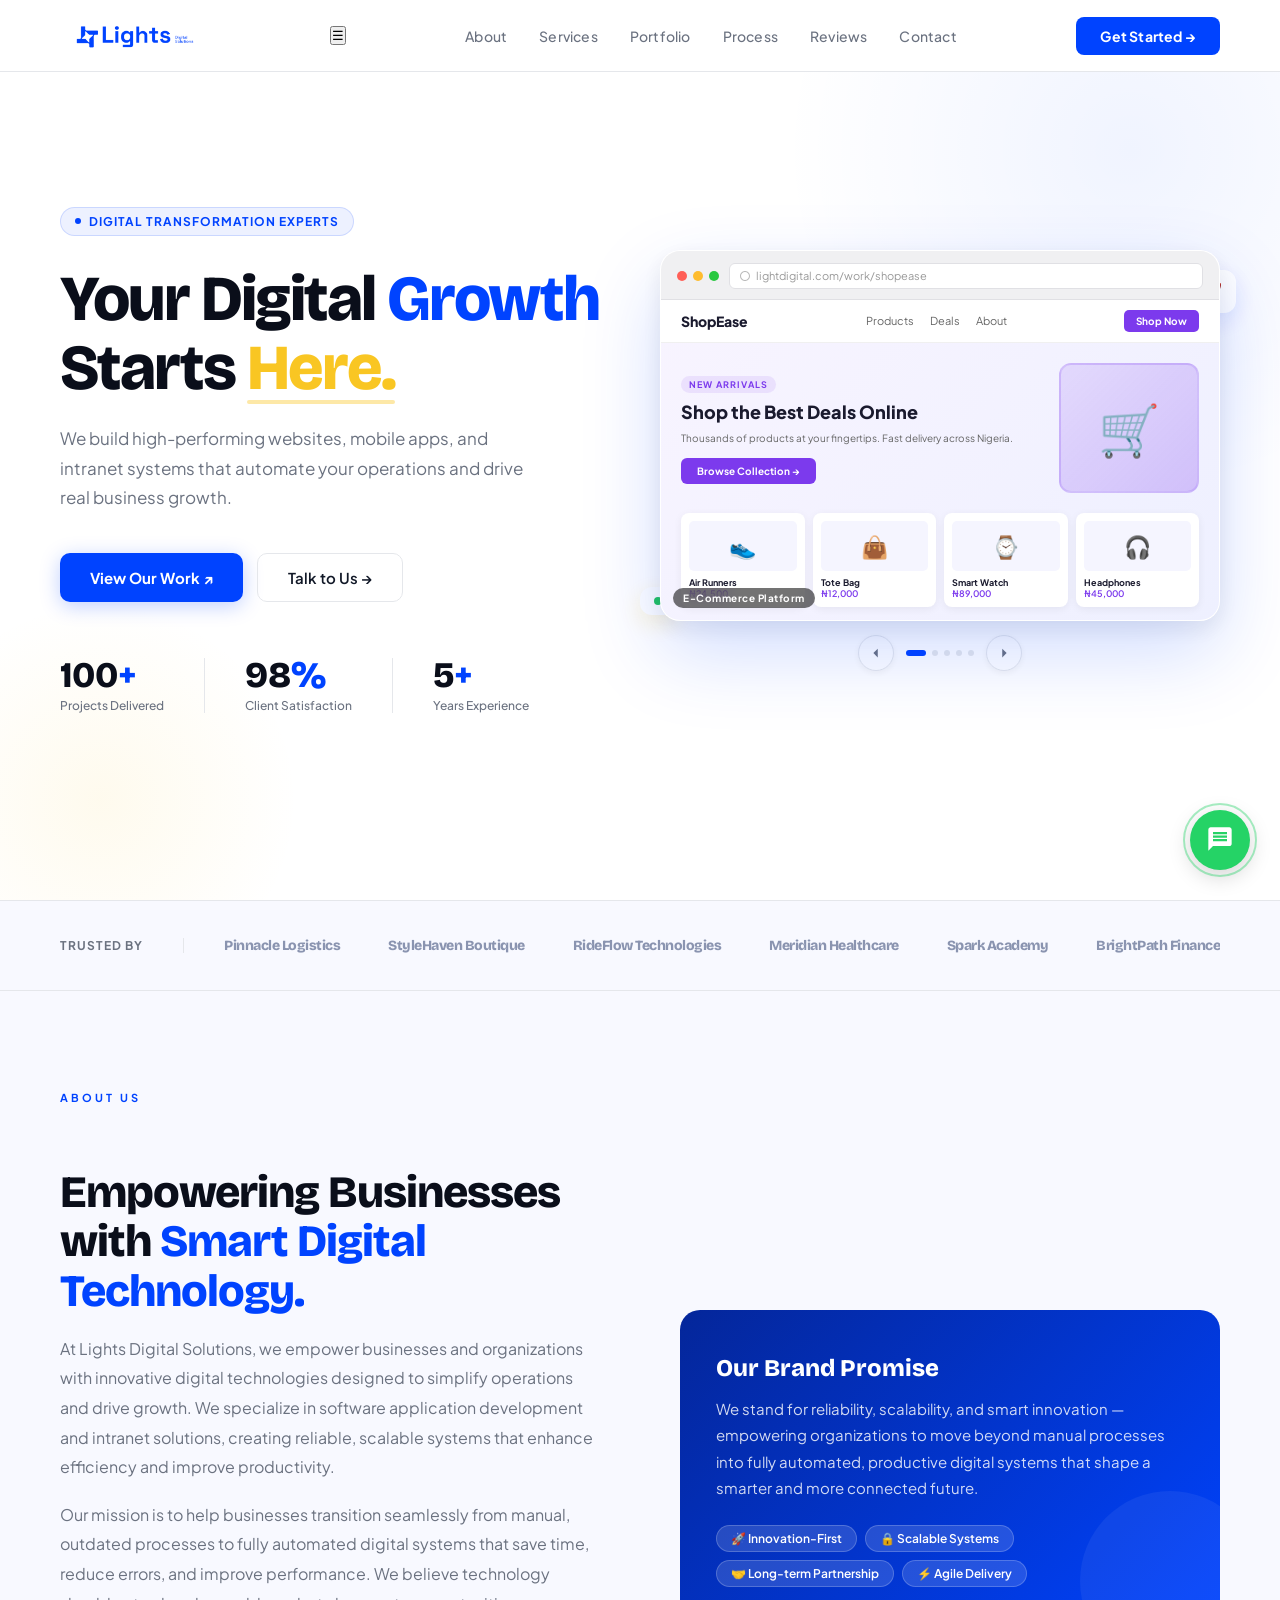
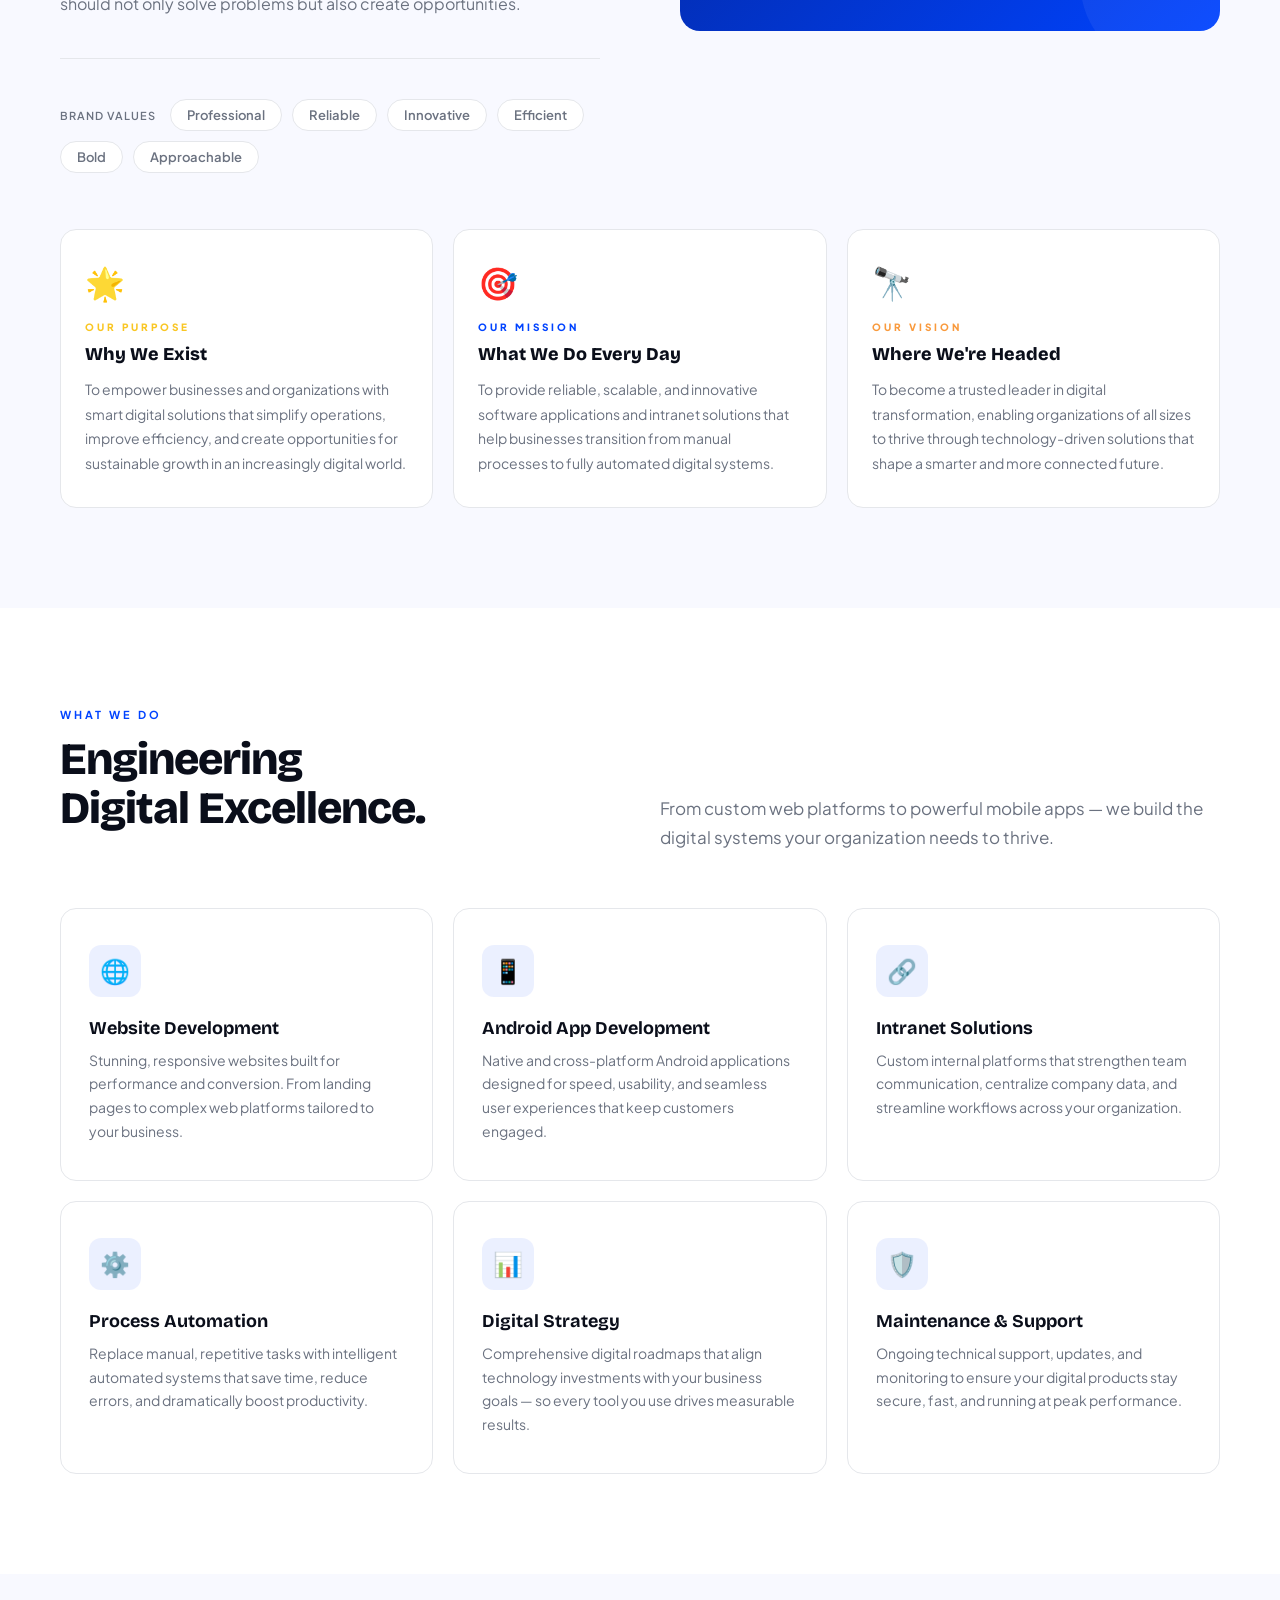
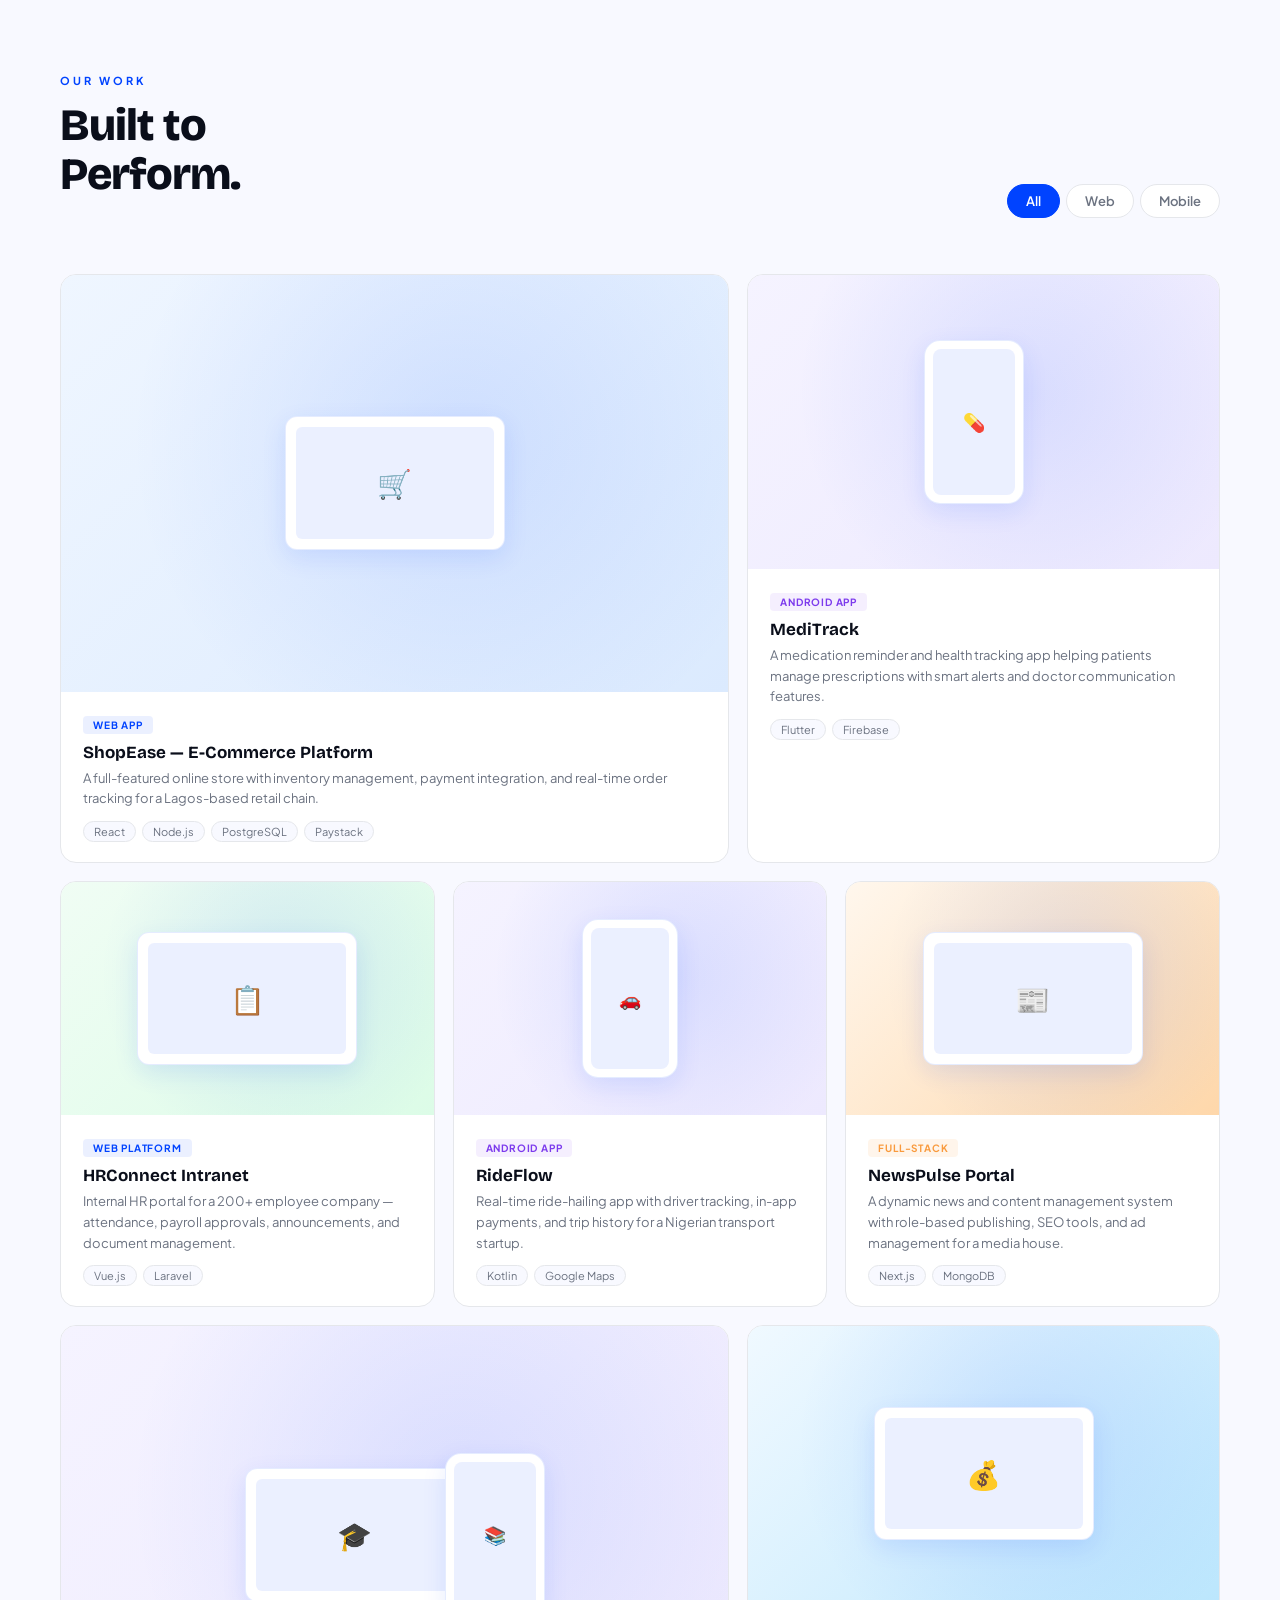
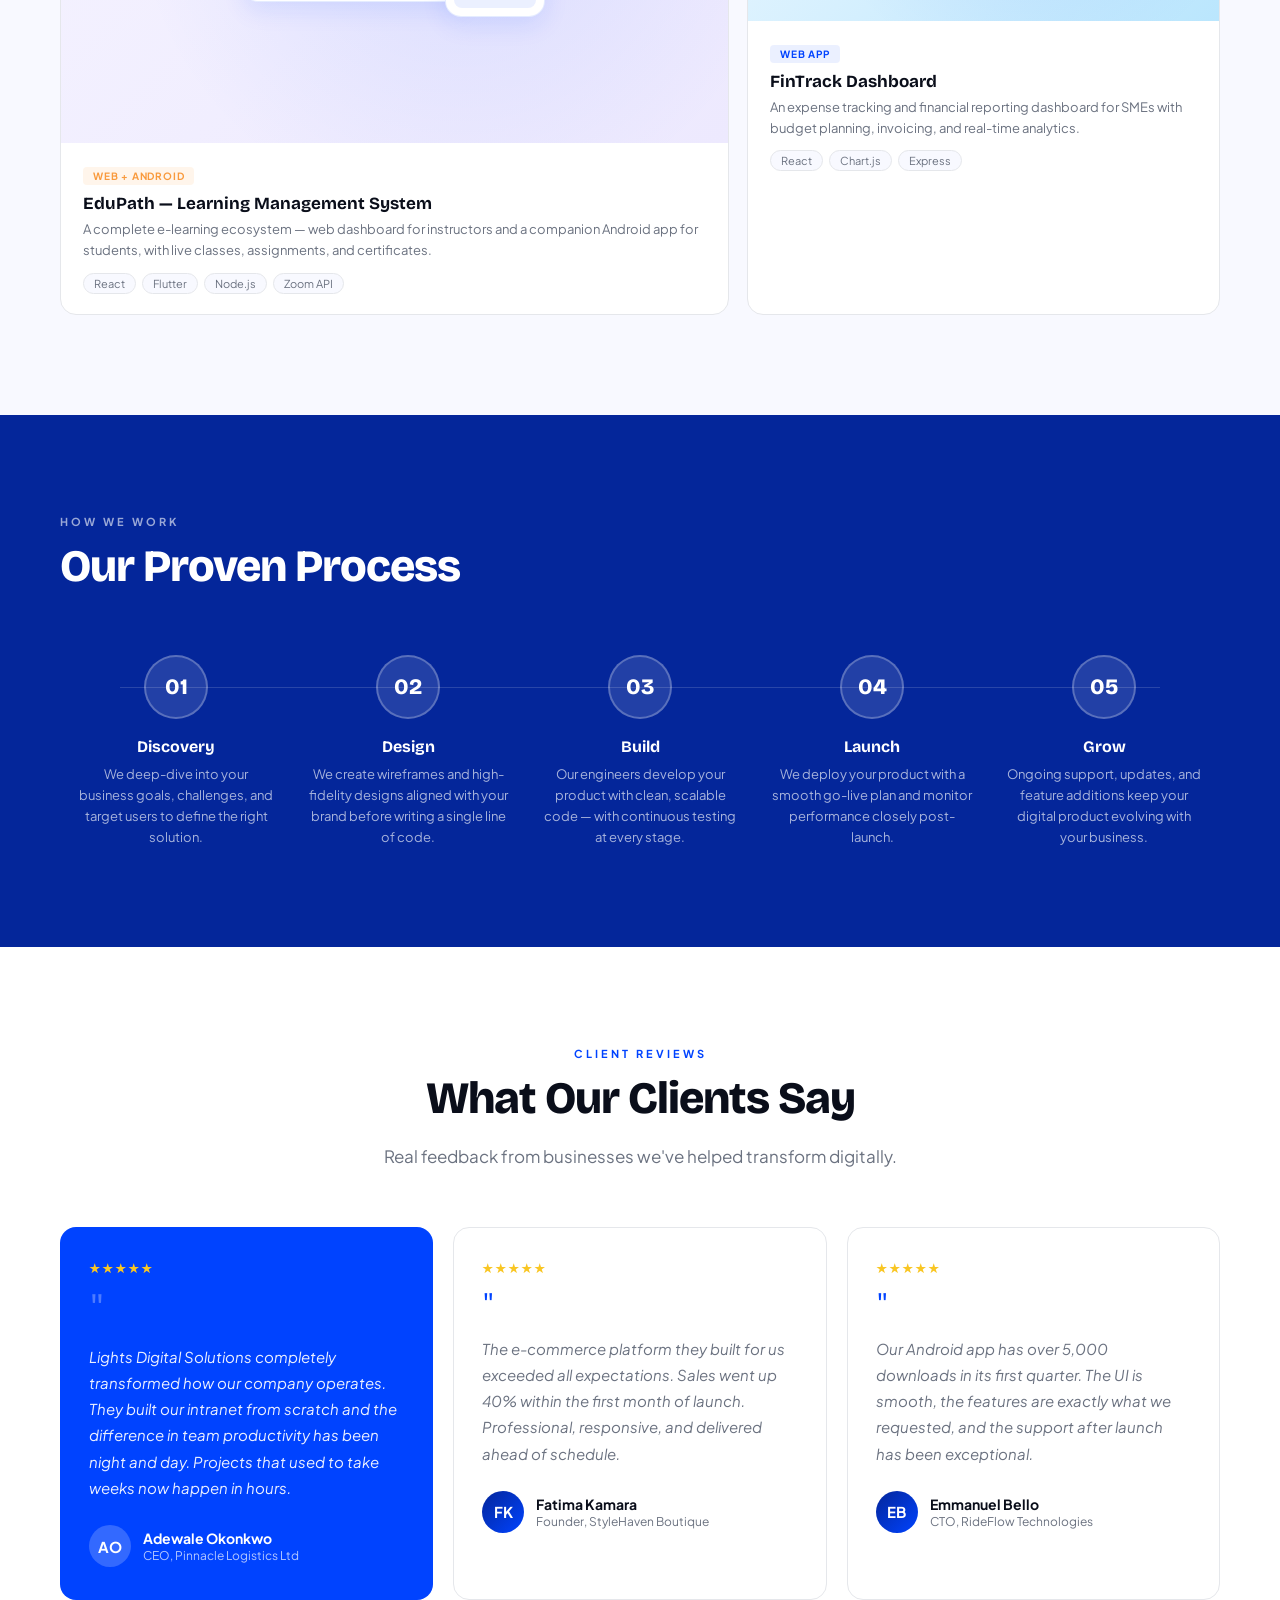
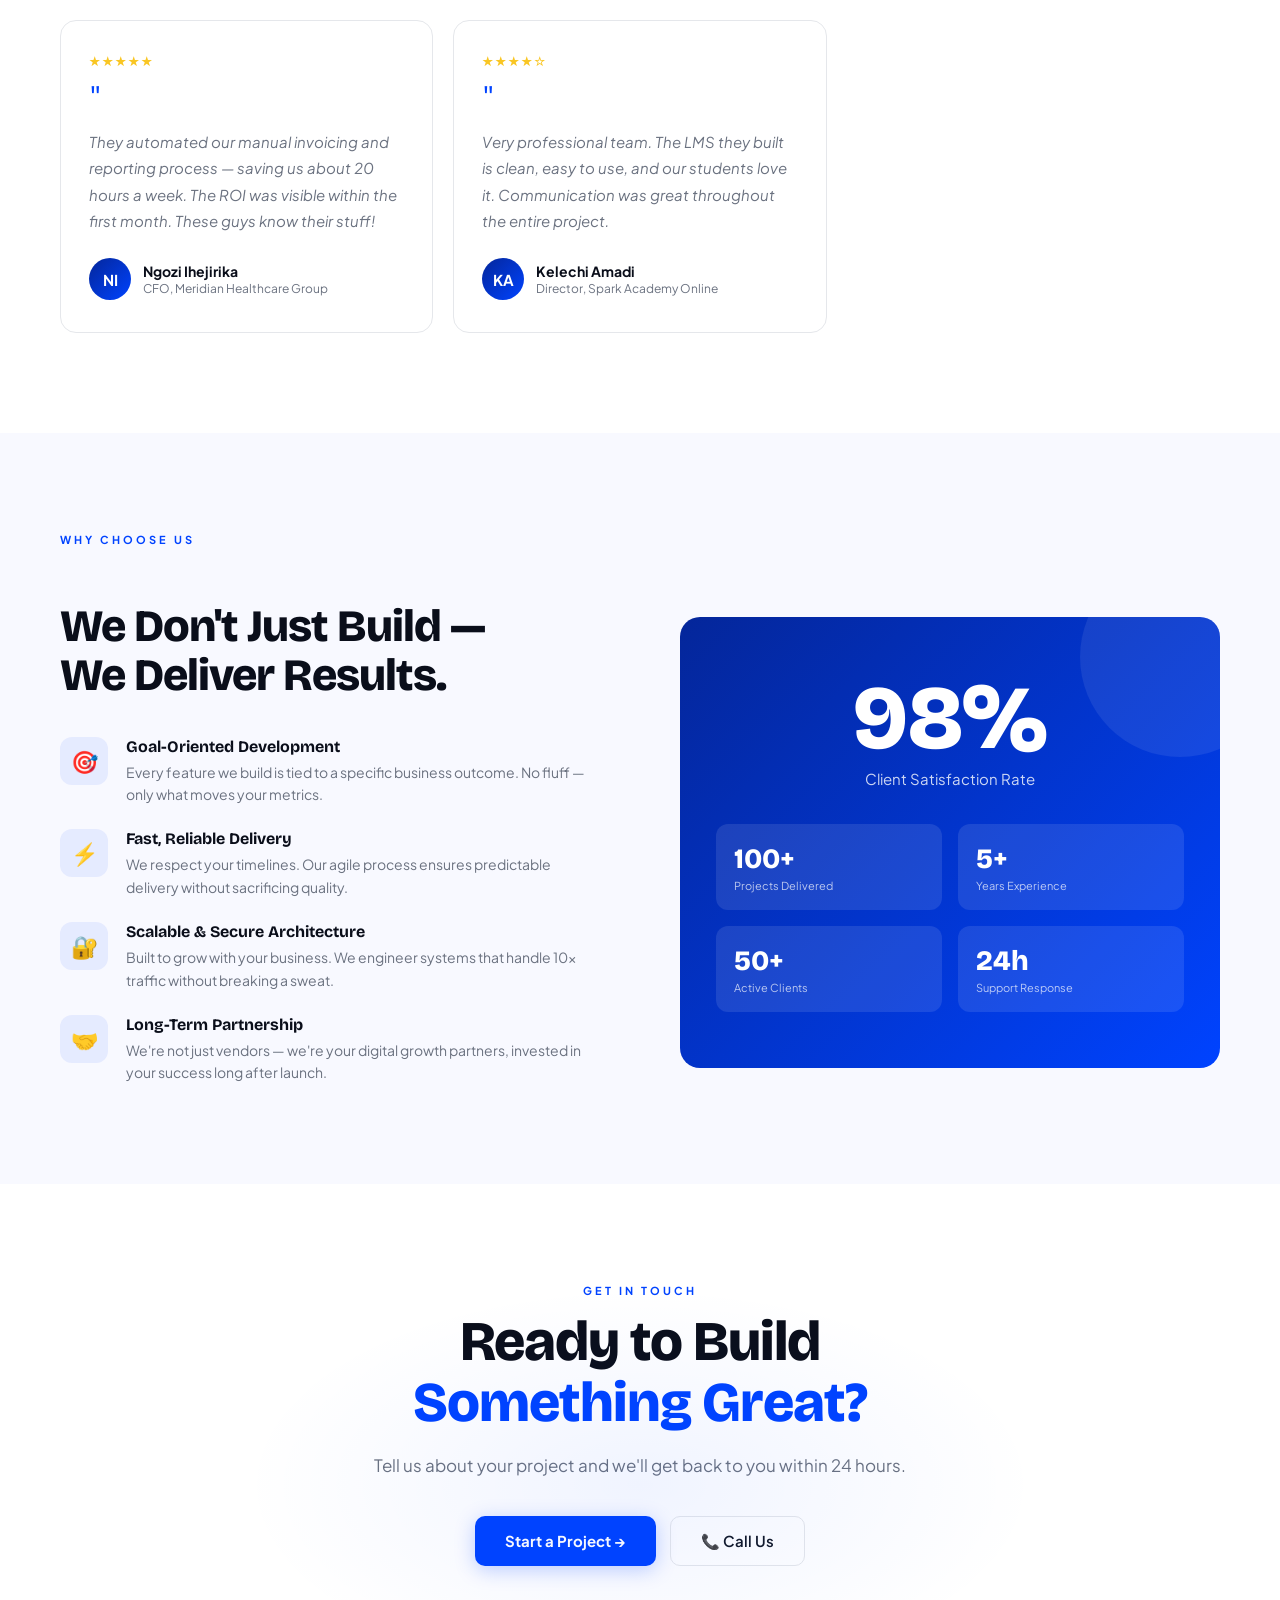
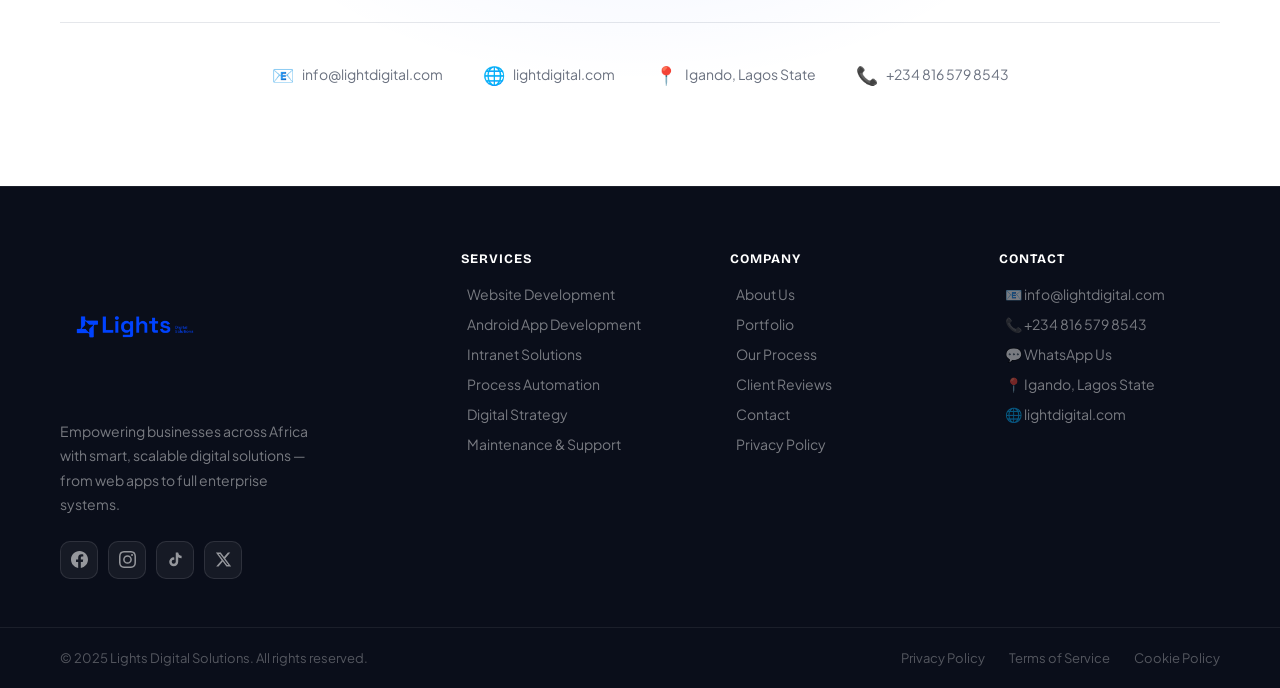
==== commit 3108b22c: "Add mobile navigation toggle functionality Added a menu toggle button for mobile navigation and impl" ====
--- a/index.html
+++ b/index.html
@@ -24,10 +24,14 @@
 <body>
 
 <!-- NAV -->
+
 <nav id="mainNav">
   <a href="#home" class="logo-mark">
     <img id="siteLogo" class="brand-icon" src="brand_logo.png" alt="Lights Digital Solutions"/>
   </a>
+   <button class="menu-toggle" id="menuToggle">
+  ☰
+  </button>
   <ul class="nav-links">
     <li><a href="#about">About</a></li>
     <li><a href="#services">Services</a></li>
@@ -838,6 +842,20 @@
     fcwBtn.setAttribute('aria-expanded', 'false');
   }
 });
+
+const menuToggle = document.getElementById('menuToggle');
+  const navLinks = document.querySelector('.nav-links');
+
+  menuToggle.addEventListener('click', () => {
+    navLinks.classList.toggle('active');
+  });
+const navItems = document.querySelectorAll('.nav-links a');
+
+navItems.forEach(link => {
+  link.addEventListener('click', () => {
+    navLinks.classList.remove('active');
+  });
+});
 </script>
 <!-- LOGO UPLOAD -->
 <input type="file" id="logoUploadInput" accept="image/*" style="display:none">
--- a/styles.css
+++ b/styles.css
@@ -1,243 +1,239 @@
 :root {
---primary: #04269A;
---secondary: #0043FF;
---accent-yellow: #F9C623;
---accent-orange: #F99A3D;
---black: #0A0E1A;
---white: #FFFFFF;
---gray-light: #F5F6FA;
---gray-mid: #8A94B0;
---gray-dark: #1A1E2E;
---text: #111827;
---text-muted: #6B7280;
---border: #E5E7EB;
---surface: #F8F9FF;
+  --primary: #04269A;
+  --secondary: #0043FF;
+  --accent-yellow: #F9C623;
+  --accent-orange: #F99A3D;
+  --black: #0A0E1A;
+  --white: #FFFFFF;
+  --gray-light: #F5F6FA;
+  --gray-mid: #8A94B0;
+  --gray-dark: #1A1E2E;
+  --text: #111827;
+  --text-muted: #6B7280;
+  --border: #E5E7EB;
+  --surface: #F8F9FF;
 }
 
 *, *::before, *::after { box-sizing: border-box; margin: 0; padding: 0; }
 html { scroll-behavior: smooth; }
 body {
-font-family: 'Plus Jakarta Sans', sans-serif;
-background: var(--white);
-color: var(--text);
-overflow-x: hidden;
+  font-family: 'Plus Jakarta Sans', sans-serif;
+  background: var(--white);
+  color: var(--text);
+  overflow-x: hidden;
 }
 
 /* ── NAVBAR ── */
 nav {
-position: fixed; top: 0; left: 0; right: 0; z-index: 100;
-display: flex; align-items: center; justify-content: space-between;
-padding: 0 60px;
-height: 72px;
-background: rgba(255,255,255,0.92);
-backdrop-filter: blur(20px);
-border-bottom: 1px solid var(--border);
-transition: box-shadow 0.3s;
+  position: fixed; top: 0; left: 0; right: 0; z-index: 100;
+  display: flex; align-items: center; justify-content: space-between;
+  padding: 0 60px;
+  height: 72px;
+  background: rgba(255,255,255,0.92);
+  backdrop-filter: blur(20px);
+  border-bottom: 1px solid var(--border);
+  transition: box-shadow 0.3s;
 }
 nav.scrolled { box-shadow: 0 4px 24px rgba(0,67,255,0.08); }
 
 .logo-mark { display: flex; align-items: center; gap: 10px; text-decoration: none; }
 
 /* Brand icon SVG inline */
-.brand-icon {
-  width: 200px;
-  height: auto;
-  object-fit: contain;
-}
+.brand-icon { width: 150px; height: 150px; flex-shrink: 0; }
 
 .logo-text-wrap { display: flex; flex-direction: column; line-height: 1; }
 .logo-name {
-font-family: 'Bricolage Grotesque', sans-serif;
-font-size: 20px; font-weight: 800;
-color: var(--secondary); letter-spacing: -0.5px;
+  font-family: 'Bricolage Grotesque', sans-serif;
+  font-size: 20px; font-weight: 800;
+  color: var(--secondary); letter-spacing: -0.5px;
 }
 .logo-sub { font-size: 9px; font-weight: 600; letter-spacing: 1.5px; text-transform: uppercase; color: var(--gray-mid); margin-top: 1px; }
 
 .nav-links { display: flex; gap: 32px; list-style: none; }
 .nav-links a {
-color: var(--text-muted); text-decoration: none;
-font-size: 14px; font-weight: 500; letter-spacing: 0.2px;
-transition: color 0.2s; position: relative;
+  color: var(--text-muted); text-decoration: none;
+  font-size: 14px; font-weight: 500; letter-spacing: 0.2px;
+  transition: color 0.2s; position: relative;
 }
 .nav-links a::after {
-content: ''; position: absolute; bottom: -4px; left: 0; right: 0;
-height: 2px; background: var(--secondary); border-radius: 2px;
-transform: scaleX(0); transform-origin: left; transition: transform 0.25s;
+  content: ''; position: absolute; bottom: -4px; left: 0; right: 0;
+  height: 2px; background: var(--secondary); border-radius: 2px;
+  transform: scaleX(0); transform-origin: left; transition: transform 0.25s;
 }
 .nav-links a:hover { color: var(--secondary); }
 .nav-links a:hover::after { transform: scaleX(1); }
 
 .nav-cta {
-background: var(--secondary); color: white; border: none;
-padding: 10px 24px; border-radius: 8px; font-size: 14px;
-font-weight: 700; cursor: pointer; font-family: 'Plus Jakarta Sans', sans-serif;
-transition: all 0.2s; letter-spacing: 0.2px;
+  background: var(--secondary); color: white; border: none;
+  padding: 10px 24px; border-radius: 8px; font-size: 14px;
+  font-weight: 700; cursor: pointer; font-family: 'Plus Jakarta Sans', sans-serif;
+  transition: all 0.2s; letter-spacing: 0.2px;
 }
 .nav-cta:hover { background: var(--primary); transform: translateY(-1px); box-shadow: 0 8px 20px rgba(0,67,255,0.3); }
 
 /* ── HERO ── */
 .hero {
-min-height: 100vh;
-background: var(--white);
-display: grid;
-grid-template-columns: 1fr 1fr;
-align-items: center;
-padding: 80px 60px 60px;
-gap: 60px;
-position: relative;
-overflow: hidden;
+  min-height: 100vh;
+  background: var(--white);
+  display: grid;
+  grid-template-columns: 1fr 1fr;
+  align-items: center;
+  padding: 80px 60px 60px;
+  gap: 60px;
+  position: relative;
+  overflow: hidden;
 }
 .hero::before {
-content: '';
-position: absolute; top: -200px; right: -200px;
-width: 700px; height: 700px; border-radius: 50%;
-background: radial-gradient(circle, rgba(0,67,255,0.06) 0%, transparent 70%);
-pointer-events: none;
+  content: '';
+  position: absolute; top: -200px; right: -200px;
+  width: 700px; height: 700px; border-radius: 50%;
+  background: radial-gradient(circle, rgba(0,67,255,0.06) 0%, transparent 70%);
+  pointer-events: none;
 }
 .hero::after {
-content: '';
-position: absolute; bottom: -100px; left: -100px;
-width: 400px; height: 400px; border-radius: 50%;
-background: radial-gradient(circle, rgba(249,198,35,0.08) 0%, transparent 70%);
-pointer-events: none;
+  content: '';
+  position: absolute; bottom: -100px; left: -100px;
+  width: 400px; height: 400px; border-radius: 50%;
+  background: radial-gradient(circle, rgba(249,198,35,0.08) 0%, transparent 70%);
+  pointer-events: none;
 }
 
 .hero-left { z-index: 1; }
 
 .hero-badge {
-display: inline-flex; align-items: center; gap: 8px;
-background: rgba(0,67,255,0.07); border: 1px solid rgba(0,67,255,0.15);
-padding: 6px 14px; border-radius: 100px; margin-bottom: 28px;
-font-size: 12px; font-weight: 700; letter-spacing: 1px;
-text-transform: uppercase; color: var(--secondary);
+  display: inline-flex; align-items: center; gap: 8px;
+  background: rgba(0,67,255,0.07); border: 1px solid rgba(0,67,255,0.15);
+  padding: 6px 14px; border-radius: 100px; margin-bottom: 28px;
+  font-size: 12px; font-weight: 700; letter-spacing: 1px;
+  text-transform: uppercase; color: var(--secondary);
 }
 .hero-badge .dot {
-width: 6px; height: 6px; border-radius: 50%;
-background: var(--secondary); animation: blink 1.5s infinite;
-flex-shrink: 0;
+  width: 6px; height: 6px; border-radius: 50%;
+  background: var(--secondary); animation: blink 1.5s infinite;
+  flex-shrink: 0;
 }
 @keyframes blink { 0%,100%{opacity:1} 50%{opacity:0.3} }
 
 .hero h1 {
-font-family: 'Bricolage Grotesque', sans-serif;
-font-size: clamp(40px, 5vw, 64px);
-font-weight: 800; line-height: 1.08;
-letter-spacing: -2px;
-color: var(--black);
-margin-bottom: 22px;
+  font-family: 'Bricolage Grotesque', sans-serif;
+  font-size: clamp(28px, 5vw, 64px);
+  font-weight: 800; line-height: 1.08;
+  letter-spacing: -2px;
+  color: var(--black);
+  margin-bottom: 22px;
 }
 .hero h1 .accent { color: var(--secondary); }
 .hero h1 .yellow { color: var(--accent-yellow); position: relative; }
 .hero h1 .yellow::after {
-content: '';
-position: absolute; bottom: 2px; left: 0; right: 0;
-height: 4px; background: var(--accent-yellow); border-radius: 2px; opacity: 0.4;
+  content: '';
+  position: absolute; bottom: 2px; left: 0; right: 0;
+  height: 4px; background: var(--accent-yellow); border-radius: 2px; opacity: 0.4;
 }
 
 .hero p {
-font-size: 17px; color: var(--text-muted); line-height: 1.75;
-max-width: 480px; margin-bottom: 40px;
+  font-size: 17px; color: var(--text-muted); line-height: 1.75;
+  max-width: 480px; margin-bottom: 40px;
 }
 
 .hero-btns { display: flex; gap: 14px; flex-wrap: wrap; margin-bottom: 56px; }
 .btn-primary {
-background: var(--secondary); color: white;
-padding: 14px 30px; border-radius: 10px; text-decoration: none;
-font-weight: 700; font-size: 15px; transition: all 0.2s;
-box-shadow: 0 4px 20px rgba(0,67,255,0.25);
-display: inline-flex; align-items: center; gap: 8px;
+  background: var(--secondary); color: white;
+  padding: 14px 30px; border-radius: 10px; text-decoration: none;
+  font-weight: 700; font-size: 15px; transition: all 0.2s;
+  box-shadow: 0 4px 20px rgba(0,67,255,0.25);
+  display: inline-flex; align-items: center; gap: 8px;
 }
 .btn-primary:hover { background: var(--primary); transform: translateY(-2px); box-shadow: 0 8px 28px rgba(0,67,255,0.35); }
 .btn-outline {
-background: transparent; color: var(--text);
-padding: 14px 30px; border-radius: 10px; text-decoration: none;
-font-weight: 600; font-size: 15px; border: 1.5px solid var(--border);
-transition: all 0.2s; display: inline-flex; align-items: center; gap: 8px;
+  background: transparent; color: var(--text);
+  padding: 14px 30px; border-radius: 10px; text-decoration: none;
+  font-weight: 600; font-size: 15px; border: 1.5px solid var(--border);
+  transition: all 0.2s; display: inline-flex; align-items: center; gap: 8px;
 }
 .btn-outline:hover { border-color: var(--secondary); color: var(--secondary); transform: translateY(-2px); }
 
 .hero-stats { display: flex; gap: 40px; flex-wrap: wrap; }
 .stat-divider { width: 1px; background: var(--border); }
 .stat-num {
-font-family: 'Bricolage Grotesque', sans-serif;
-font-size: 36px; font-weight: 800; color: var(--black); line-height: 1;
+  font-family: 'Bricolage Grotesque', sans-serif;
+  font-size: 36px; font-weight: 800; color: var(--black); line-height: 1;
 }
 .stat-num span { color: var(--secondary); }
 .stat-label { font-size: 12px; color: var(--text-muted); margin-top: 4px; font-weight: 500; }
 
 /* ── HERO RIGHT: CAROUSEL ── */
 .hero-right {
-position: relative; z-index: 1;
-display: flex; flex-direction: column;
-gap: 16px; align-items: center;
+  position: relative; z-index: 1;
+  display: flex; flex-direction: column;
+  gap: 16px; align-items: center;
 }
 
 .carousel-wrapper {
-width: 100%; max-width: 560px;
-position: relative;
+  width: 100%; max-width: 560px;
+  position: relative;
 }
 
 .carousel-main {
-width: 100%;
-border-radius: 20px;
-overflow: hidden;
-box-shadow: 0 32px 80px rgba(0,67,255,0.18), 0 8px 24px rgba(0,0,0,0.08);
-border: 1px solid rgba(255,255,255,0.8);
-position: relative;
-background: #fff;
+  width: 100%;
+  border-radius: 20px;
+  overflow: hidden;
+  box-shadow: 0 32px 80px rgba(0,67,255,0.18), 0 8px 24px rgba(0,0,0,0.08);
+  border: 1px solid rgba(255,255,255,0.8);
+  position: relative;
+  background: #fff;
 }
 
 /* Browser chrome */
 .browser-chrome {
-background: #F0F0F2;
-padding: 12px 16px 10px;
-display: flex; align-items: center; gap: 10px;
-border-bottom: 1px solid #e0e0e4;
+  background: #F0F0F2;
+  padding: 12px 16px 10px;
+  display: flex; align-items: center; gap: 10px;
+  border-bottom: 1px solid #e0e0e4;
 }
 .chrome-dots { display: flex; gap: 6px; }
 .chrome-dot {
-width: 10px; height: 10px; border-radius: 50%;
+  width: 10px; height: 10px; border-radius: 50%;
 }
 .chrome-dot.red { background: #FF5F57; }
 .chrome-dot.yellow { background: #FEBC2E; }
 .chrome-dot.green { background: #28C840; }
 .chrome-bar {
-flex: 1; height: 26px; background: white;
-border-radius: 6px; border: 1px solid #E0E0E4;
-display: flex; align-items: center; padding: 0 10px;
-font-size: 11px; color: #999; gap: 6px;
+  flex: 1; height: 26px; background: white;
+  border-radius: 6px; border: 1px solid #E0E0E4;
+  display: flex; align-items: center; padding: 0 10px;
+  font-size: 11px; color: #999; gap: 6px;
 }
 .chrome-bar svg { width: 10px; height: 10px; fill: #bbb; flex-shrink: 0; }
 
 .carousel-viewport {
-height: 320px; overflow: hidden; position: relative;
+  height: 320px; overflow: hidden; position: relative;
 }
 .carousel-track {
-display: flex;
-transition: transform 0.6s cubic-bezier(0.77,0,0.18,1);
-height: 100%;
+  display: flex;
+  transition: transform 0.6s cubic-bezier(0.77,0,0.18,1);
+  height: 100%;
 }
 .carousel-slide {
-min-width: 100%; height: 100%;
-flex-shrink: 0; position: relative; overflow: hidden;
+  min-width: 100%; height: 100%;
+  flex-shrink: 0; position: relative; overflow: hidden;
 }
 
 /* Slide 1: E-Commerce */
 .slide-ecom {
-background: linear-gradient(135deg, #f8f4ff 0%, #eef0ff 100%);
-display: flex; flex-direction: column;
+  background: linear-gradient(135deg, #f8f4ff 0%, #eef0ff 100%);
+  display: flex; flex-direction: column;
 }
 .slide-nav-bar {
-background: white; padding: 10px 20px;
-display: flex; align-items: center; justify-content: space-between;
-border-bottom: 1px solid #f0f0f0; flex-shrink: 0;
+  background: white; padding: 10px 20px;
+  display: flex; align-items: center; justify-content: space-between;
+  border-bottom: 1px solid #f0f0f0; flex-shrink: 0;
 }
 .slide-nav-logo { font-weight: 800; font-size: 14px; color: #1a1a2e; }
 .slide-nav-links { display: flex; gap: 16px; }
 .slide-nav-link { font-size: 11px; color: #666; }
 .slide-nav-cta { background: #7C3AED; color: white; padding: 5px 12px; border-radius: 5px; font-size: 10px; font-weight: 700; }
 .slide-hero-area {
-flex: 1; padding: 20px; display: flex; gap: 16px; align-items: center;
+  flex: 1; padding: 20px; display: flex; gap: 16px; align-items: center;
 }
 .slide-hero-text { flex: 1; }
 .slide-badge { background: rgba(124,58,237,0.1); color: #7C3AED; font-size: 9px; font-weight: 700; letter-spacing: 1px; padding: 3px 8px; border-radius: 100px; display: inline-block; margin-bottom: 8px; }
@@ -245,16 +241,16 @@
 .slide-p { font-size: 10px; color: #666; line-height: 1.5; margin-bottom: 12px; }
 .slide-btn { background: #7C3AED; color: white; padding: 7px 16px; border-radius: 6px; font-size: 10px; font-weight: 700; display: inline-block; }
 .slide-hero-img {
-width: 140px; height: 130px;
-background: linear-gradient(135deg, #7C3AED22, #7C3AED44);
-border-radius: 12px; display: flex; align-items: center; justify-content: center;
-font-size: 50px; flex-shrink: 0;
-border: 2px solid rgba(124,58,237,0.15);
+  width: 140px; height: 130px;
+  background: linear-gradient(135deg, #7C3AED22, #7C3AED44);
+  border-radius: 12px; display: flex; align-items: center; justify-content: center;
+  font-size: 50px; flex-shrink: 0;
+  border: 2px solid rgba(124,58,237,0.15);
 }
 .slide-products { display: flex; gap: 8px; padding: 0 20px 16px; }
 .slide-product {
-flex: 1; background: white; border-radius: 8px; padding: 8px;
-box-shadow: 0 2px 8px rgba(0,0,0,0.06);
+  flex: 1; background: white; border-radius: 8px; padding: 8px;
+  box-shadow: 0 2px 8px rgba(0,0,0,0.06);
 }
 .slide-product-img { width: 100%; height: 50px; background: #f5f5ff; border-radius: 5px; display: flex; align-items: center; justify-content: center; font-size: 22px; margin-bottom: 6px; }
 .slide-product-name { font-size: 9px; font-weight: 700; color: #1a1a2e; }
@@ -262,14 +258,14 @@
 
 /* Slide 2: SaaS Dashboard */
 .slide-saas {
-background: #0f172a;
-display: flex; flex-direction: column;
-padding: 0;
+  background: #0f172a;
+  display: flex; flex-direction: column;
+  padding: 0;
 }
 .dash-sidebar {
-position: absolute; left: 0; top: 0; bottom: 0; width: 56px;
-background: #1e293b; display: flex; flex-direction: column;
-align-items: center; padding: 16px 0; gap: 16px;
+  position: absolute; left: 0; top: 0; bottom: 0; width: 56px;
+  background: #1e293b; display: flex; flex-direction: column;
+  align-items: center; padding: 16px 0; gap: 16px;
 }
 .dash-sidebar-icon { width: 32px; height: 32px; background: rgba(255,255,255,0.08); border-radius: 8px; display: flex; align-items: center; justify-content: center; font-size: 14px; cursor: pointer; }
 .dash-sidebar-icon.active { background: #0043FF; }
@@ -286,15 +282,15 @@
 .dash-chart-label { font-size: 9px; color: #64748b; margin-bottom: 8px; }
 .dash-bars { display: flex; align-items: flex-end; gap: 6px; height: 100px; }
 .dash-bar {
-flex: 1; background: rgba(0,67,255,0.3); border-radius: 4px 4px 0 0;
-position: relative; min-height: 10px;
-transition: background 0.2s;
+  flex: 1; background: rgba(0,67,255,0.3); border-radius: 4px 4px 0 0;
+  position: relative; min-height: 10px;
+  transition: background 0.2s;
 }
 .dash-bar.hi { background: #0043FF; }
 
 /* Slide 3: Corporate Website */
 .slide-corp {
-background: white; display: flex; flex-direction: column;
+  background: white; display: flex; flex-direction: column;
 }
 .corp-nav { padding: 10px 20px; display: flex; align-items: center; justify-content: space-between; border-bottom: 1px solid #f0f0f0; }
 .corp-logo { display: flex; align-items: center; gap: 6px; }
@@ -319,8 +315,8 @@
 
 /* Slide 4: Healthcare App */
 .slide-health {
-background: linear-gradient(160deg, #F0FDF4 0%, #ECFDF5 100%);
-display: flex; flex-direction: column;
+  background: linear-gradient(160deg, #F0FDF4 0%, #ECFDF5 100%);
+  display: flex; flex-direction: column;
 }
 .health-nav { padding: 10px 20px; display: flex; align-items: center; justify-content: space-between; background: white; border-bottom: 1px solid #f0fdf4; }
 .health-logo-text { font-size: 13px; font-weight: 800; color: #065F46; }
@@ -341,8 +337,8 @@
 
 /* Slide 5: Education LMS */
 .slide-edu {
-background: #FFF7ED;
-display: flex; flex-direction: column;
+  background: #FFF7ED;
+  display: flex; flex-direction: column;
 }
 .edu-nav { padding: 10px 20px; background: white; border-bottom: 1px solid #FED7AA; display: flex; align-items: center; justify-content: space-between; }
 .edu-logo { font-size: 12px; font-weight: 800; color: #C2410C; }
@@ -364,43 +360,43 @@
 
 /* Carousel nav dots & arrows */
 .carousel-controls {
-display: flex; align-items: center; justify-content: center;
-gap: 12px; margin-top: 4px;
+  display: flex; align-items: center; justify-content: center;
+  gap: 12px; margin-top: 4px;
 }
 .carousel-arrow {
-width: 36px; height: 36px; border-radius: 50%;
-background: white; border: 1.5px solid var(--border);
-display: flex; align-items: center; justify-content: center;
-cursor: pointer; transition: all 0.2s; color: var(--text-muted);
-box-shadow: 0 2px 8px rgba(0,0,0,0.06);
+  width: 36px; height: 36px; border-radius: 50%;
+  background: white; border: 1.5px solid var(--border);
+  display: flex; align-items: center; justify-content: center;
+  cursor: pointer; transition: all 0.2s; color: var(--text-muted);
+  box-shadow: 0 2px 8px rgba(0,0,0,0.06);
 }
 .carousel-arrow:hover { border-color: var(--secondary); color: var(--secondary); transform: scale(1.05); }
 .carousel-arrow svg { width: 14px; height: 14px; }
 .carousel-dots { display: flex; gap: 6px; }
 .carousel-dot {
-width: 6px; height: 6px; border-radius: 50%;
-background: var(--border); transition: all 0.3s; cursor: pointer;
+  width: 6px; height: 6px; border-radius: 50%;
+  background: var(--border); transition: all 0.3s; cursor: pointer;
 }
 .carousel-dot.active { background: var(--secondary); width: 20px; border-radius: 3px; }
 
 /* Floating label cards */
 .hero-float-1 {
-position: absolute; top: 20px; right: -16px;
-background: white; border-radius: 12px; padding: 10px 14px;
-box-shadow: 0 8px 24px rgba(0,67,255,0.12);
-display: flex; align-items: center; gap: 8px;
-font-size: 12px; font-weight: 600; color: var(--text);
-animation: floatA 4s ease-in-out infinite;
-white-space: nowrap;
+  position: absolute; top: 20px; right: -16px;
+  background: white; border-radius: 12px; padding: 10px 14px;
+  box-shadow: 0 8px 24px rgba(0,67,255,0.12);
+  display: flex; align-items: center; gap: 8px;
+  font-size: 12px; font-weight: 600; color: var(--text);
+  animation: floatA 4s ease-in-out infinite;
+  white-space: nowrap;
 }
 .hero-float-2 {
-position: absolute; bottom: 56px; left: -20px;
-background: white; border-radius: 12px; padding: 10px 14px;
-box-shadow: 0 8px 24px rgba(249,198,35,0.2);
-display: flex; align-items: center; gap: 8px;
-font-size: 12px; font-weight: 600; color: var(--text);
-animation: floatB 5s ease-in-out infinite;
-white-space: nowrap;
+  position: absolute; bottom: 56px; left: -20px;
+  background: white; border-radius: 12px; padding: 10px 14px;
+  box-shadow: 0 8px 24px rgba(249,198,35,0.2);
+  display: flex; align-items: center; gap: 8px;
+  font-size: 12px; font-weight: 600; color: var(--text);
+  animation: floatB 5s ease-in-out infinite;
+  white-space: nowrap;
 }
 .float-dot { width: 8px; height: 8px; border-radius: 50%; flex-shrink: 0; }
 @keyframes floatA { 0%,100%{transform:translateY(0)} 50%{transform:translateY(-8px)} }
@@ -408,39 +404,39 @@
 
 /* Slide label chip */
 .slide-label {
-position: absolute; bottom: 12px; left: 12px;
-background: rgba(0,0,0,0.55); backdrop-filter: blur(8px);
-color: white; font-size: 10px; font-weight: 700; letter-spacing: 0.5px;
-padding: 4px 10px; border-radius: 100px;
-pointer-events: none;
+  position: absolute; bottom: 12px; left: 12px;
+  background: rgba(0,0,0,0.55); backdrop-filter: blur(8px);
+  color: white; font-size: 10px; font-weight: 700; letter-spacing: 0.5px;
+  padding: 4px 10px; border-radius: 100px;
+  pointer-events: none;
 }
 
 /* ── SECTION BASE ── */
 section { padding: 100px 60px; }
 .section-label {
-font-size: 11px; font-weight: 700; letter-spacing: 3px;
-text-transform: uppercase; color: var(--secondary); margin-bottom: 14px;
+  font-size: 11px; font-weight: 700; letter-spacing: 3px;
+  text-transform: uppercase; color: var(--secondary); margin-bottom: 14px;
 }
 .section-title {
-font-family: 'Bricolage Grotesque', sans-serif;
-font-size: clamp(28px, 3.5vw, 48px);
-font-weight: 800; line-height: 1.1; letter-spacing: -1px;
-color: var(--black); margin-bottom: 18px;
+  font-family: 'Bricolage Grotesque', sans-serif;
+  font-size: clamp(28px, 3.5vw, 48px);
+  font-weight: 800; line-height: 1.1; letter-spacing: -1px;
+  color: var(--black); margin-bottom: 18px;
 }
 .section-sub { font-size: 17px; color: var(--text-muted); line-height: 1.7; max-width: 560px; }
 
 /* ── ABOUT ── */
 .about { background: var(--surface); }
 .about-layout {
-display: grid; grid-template-columns: 1fr 1fr; gap: 80px;
-align-items: center; margin-top: 64px;
+  display: grid; grid-template-columns: 1fr 1fr; gap: 80px;
+  align-items: center; margin-top: 64px;
 }
 .about-body p { font-size: 16px; color: var(--text-muted); line-height: 1.85; margin-bottom: 18px; }
 .about-highlight { background: linear-gradient(90deg, var(--secondary), #0043FF); -webkit-background-clip: text; -webkit-text-fill-color: transparent; background-clip: text; font-weight: 800; }
 .about-big-card {
-background: linear-gradient(135deg, var(--primary), var(--secondary));
-border-radius: 20px; padding: 44px 36px; position: relative; overflow: hidden;
-color: white;
+  background: linear-gradient(135deg, var(--primary), var(--secondary));
+  border-radius: 20px; padding: 44px 36px; position: relative; overflow: hidden;
+  color: white;
 }
 .about-big-card::before { content: ''; position: absolute; bottom: -40px; right: -40px; width: 180px; height: 180px; border-radius: 50%; background: rgba(255,255,255,0.06); }
 .about-big-card h3 { font-family: 'Bricolage Grotesque', sans-serif; font-size: 24px; font-weight: 800; margin-bottom: 14px; position: relative; z-index: 1; }
@@ -468,14 +464,14 @@
 .services { background: var(--white); }
 .services-grid { display: grid; grid-template-columns: repeat(auto-fit, minmax(280px, 1fr)); gap: 20px; margin-top: 56px; }
 .service-card {
-background: white; border: 1.5px solid var(--border);
-border-radius: 16px; padding: 36px 28px;
-transition: all 0.3s; position: relative; overflow: hidden;
+  background: white; border: 1.5px solid var(--border);
+  border-radius: 16px; padding: 36px 28px;
+  transition: all 0.3s; position: relative; overflow: hidden;
 }
 .service-card::after {
-content: ''; position: absolute; top: 0; left: 0; right: 0;
-height: 3px; background: linear-gradient(90deg, var(--secondary), var(--accent-yellow));
-transform: scaleX(0); transform-origin: left; transition: transform 0.3s;
+  content: ''; position: absolute; top: 0; left: 0; right: 0;
+  height: 3px; background: linear-gradient(90deg, var(--secondary), var(--accent-yellow));
+  transform: scaleX(0); transform-origin: left; transition: transform 0.3s;
 }
 .service-card:hover { border-color: rgba(0,67,255,0.2); transform: translateY(-4px); box-shadow: 0 16px 40px rgba(0,67,255,0.1); }
 .service-card:hover::after { transform: scaleX(1); }
@@ -576,31 +572,31 @@
 
 /* ── FOOTER ── */
 footer {
-background: var(--black);
-border-top: 1px solid rgba(255,255,255,0.07);
+  background: var(--black);
+  border-top: 1px solid rgba(255,255,255,0.07);
 }
 .footer-top {
-padding: 64px 60px 48px;
-display: grid;
-grid-template-columns: 1.6fr 1fr 1fr 1fr;
-gap: 48px;
-border-bottom: 1px solid rgba(255,255,255,0.07);
+  padding: 64px 60px 48px;
+  display: grid;
+  grid-template-columns: 1.6fr 1fr 1fr 1fr;
+  gap: 48px;
+  border-bottom: 1px solid rgba(255,255,255,0.07);
 }
 .footer-brand-col {}
 .footer-brand-desc {
-font-size: 14px; color: rgba(255,255,255,0.45);
-line-height: 1.75; margin-top: 18px; max-width: 260px;
+  font-size: 14px; color: rgba(255,255,255,0.45);
+  line-height: 1.75; margin-top: 18px; max-width: 260px;
 }
 .footer-social-row {
-display: flex; gap: 10px; margin-top: 24px;
+  display: flex; gap: 10px; margin-top: 24px;
 }
 .social-btn {
-width: 38px; height: 38px; border-radius: 10px;
-display: flex; align-items: center; justify-content: center;
-text-decoration: none; transition: all 0.22s;
-border: 1px solid rgba(255,255,255,0.1);
-background: rgba(255,255,255,0.05);
-flex-shrink: 0;
+  width: 38px; height: 38px; border-radius: 10px;
+  display: flex; align-items: center; justify-content: center;
+  text-decoration: none; transition: all 0.22s;
+  border: 1px solid rgba(255,255,255,0.1);
+  background: rgba(255,255,255,0.05);
+  flex-shrink: 0;
 }
 .social-btn svg { width: 17px; height: 17px; fill: rgba(255,255,255,0.55); transition: fill 0.2s; }
 .social-btn:hover { transform: translateY(-3px); border-color: transparent; }
@@ -611,28 +607,28 @@
 .social-btn.tw:hover  { background: #000000; }
 
 .footer-col-title {
-font-family: 'Bricolage Grotesque', sans-serif;
-font-size: 13px; font-weight: 700; color: white;
-letter-spacing: 0.5px; margin-bottom: 18px;
-text-transform: uppercase; letter-spacing: 1px;
+  font-family: 'Bricolage Grotesque', sans-serif;
+  font-size: 13px; font-weight: 700; color: white;
+  letter-spacing: 0.5px; margin-bottom: 18px;
+  text-transform: uppercase; letter-spacing: 1px;
 }
 .footer-col-links { display: flex; flex-direction: column; gap: 12px; }
 .footer-col-links a {
-font-size: 14px; color: rgba(255,255,255,0.45);
-text-decoration: none; transition: color 0.2s;
-display: inline-flex; align-items: center; gap: 6px;
+  font-size: 14px; color: rgba(255,255,255,0.45);
+  text-decoration: none; transition: color 0.2s;
+  display: inline-flex; align-items: center; gap: 6px;
 }
 .footer-col-links a:hover { color: white; }
 .footer-col-links a::before {
-content: ''; width: 0; height: 1px; background: var(--secondary);
-transition: width 0.2s; display: inline-block;
+  content: ''; width: 0; height: 1px; background: var(--secondary);
+  transition: width 0.2s; display: inline-block;
 }
 .footer-col-links a:hover::before { width: 10px; }
 
 .footer-bottom {
-padding: 22px 60px;
-display: flex; justify-content: space-between;
-align-items: center; flex-wrap: wrap; gap: 14px;
+  padding: 22px 60px;
+  display: flex; justify-content: space-between;
+  align-items: center; flex-wrap: wrap; gap: 14px;
 }
 .footer-copy { font-size: 13px; color: rgba(255,255,255,0.3); }
 .footer-bottom-links { display: flex; gap: 24px; }
@@ -642,11 +638,11 @@
 .footer-logo-sub { color: rgba(255,255,255,0.4); }
 
 @media (max-width: 900px) {
-.footer-top { grid-template-columns: 1fr 1fr; padding: 48px 24px 36px; gap: 36px; }
-.footer-bottom { padding: 18px 24px; }
+  .footer-top { grid-template-columns: 1fr 1fr; padding: 48px 24px 36px; gap: 36px; }
+  .footer-bottom { padding: 18px 24px; }
 }
 @media (max-width: 560px) {
-.footer-top { grid-template-columns: 1fr; }
+  .footer-top { grid-template-columns: 1fr; }
 }
 
 /* ── ANIMATIONS ── */
@@ -660,24 +656,25 @@
 
 /* ── RESPONSIVE ── */
 @media (max-width: 1024px) {
-.hero { grid-template-columns: 1fr; padding: 100px 40px 60px; }
-.hero-right { max-width: 100%; }
-.hero-float-1, .hero-float-2 { display: none; }
-.carousel-wrapper { max-width: 100%; }
+  .hero { grid-template-columns: 1fr; padding: 100px 40px 60px; }
+  .hero-left {min-width: 0;}
+  .hero-right { max-width: 100%; }
+  .hero-float-1, .hero-float-2 { display: none; }
+  .carousel-wrapper { max-width: 100%; }
 }
 @media (max-width: 900px) {
-nav { padding: 16px 24px; }
-.nav-links { display: none; }
-section { padding: 72px 24px; }
-.hero { padding: 90px 24px 48px; }
-.hero-stats { gap: 20px; }
-.about-layout { grid-template-columns: 1fr; gap: 40px; }
-.mvp-grid { grid-template-columns: 1fr; }
-.why-grid { grid-template-columns: 1fr; }
-.proj-card.wide, .proj-card.narrow, .proj-card.third, .proj-card.full { grid-column: span 12; }
-.process-steps::before { display: none; }
-footer { padding: 36px 24px; }
-.cta-section { padding: 72px 24px; }
+  nav { padding: 16px 24px; }
+  .nav-links { display: none; }
+  section { padding: 72px 24px; }
+  .hero { padding: 90px 24px 48px; }
+  .hero-stats { gap: 20px; }
+  .about-layout { grid-template-columns: 1fr; gap: 40px; }
+  .mvp-grid { grid-template-columns: 1fr; }
+  .why-grid { grid-template-columns: 1fr; }
+  .proj-card.wide, .proj-card.narrow, .proj-card.third, .proj-card.full { grid-column: span 12; }
+  .process-steps::before { display: none; }
+  footer { padding: 36px 24px; }
+  .cta-section { padding: 72px 24px; }
 }
 
 /* FCW */
@@ -710,9 +707,9 @@
 
 /* Trusted clients strip */
 .clients-strip {
-background: var(--surface); padding: 36px 60px;
-border-top: 1px solid var(--border); border-bottom: 1px solid var(--border);
-display: flex; align-items: center; gap: 0; overflow: hidden;
+  background: var(--surface); padding: 36px 60px;
+  border-top: 1px solid var(--border); border-bottom: 1px solid var(--border);
+  display: flex; align-items: center; gap: 0; overflow: hidden;
 }
 .clients-label { font-size: 12px; font-weight: 700; color: var(--text-muted); letter-spacing: 1px; text-transform: uppercase; white-space: nowrap; padding-right: 40px; border-right: 1px solid var(--border); margin-right: 40px; flex-shrink: 0; }
 .clients-logos { display: flex; gap: 48px; align-items: center; overflow: hidden; }
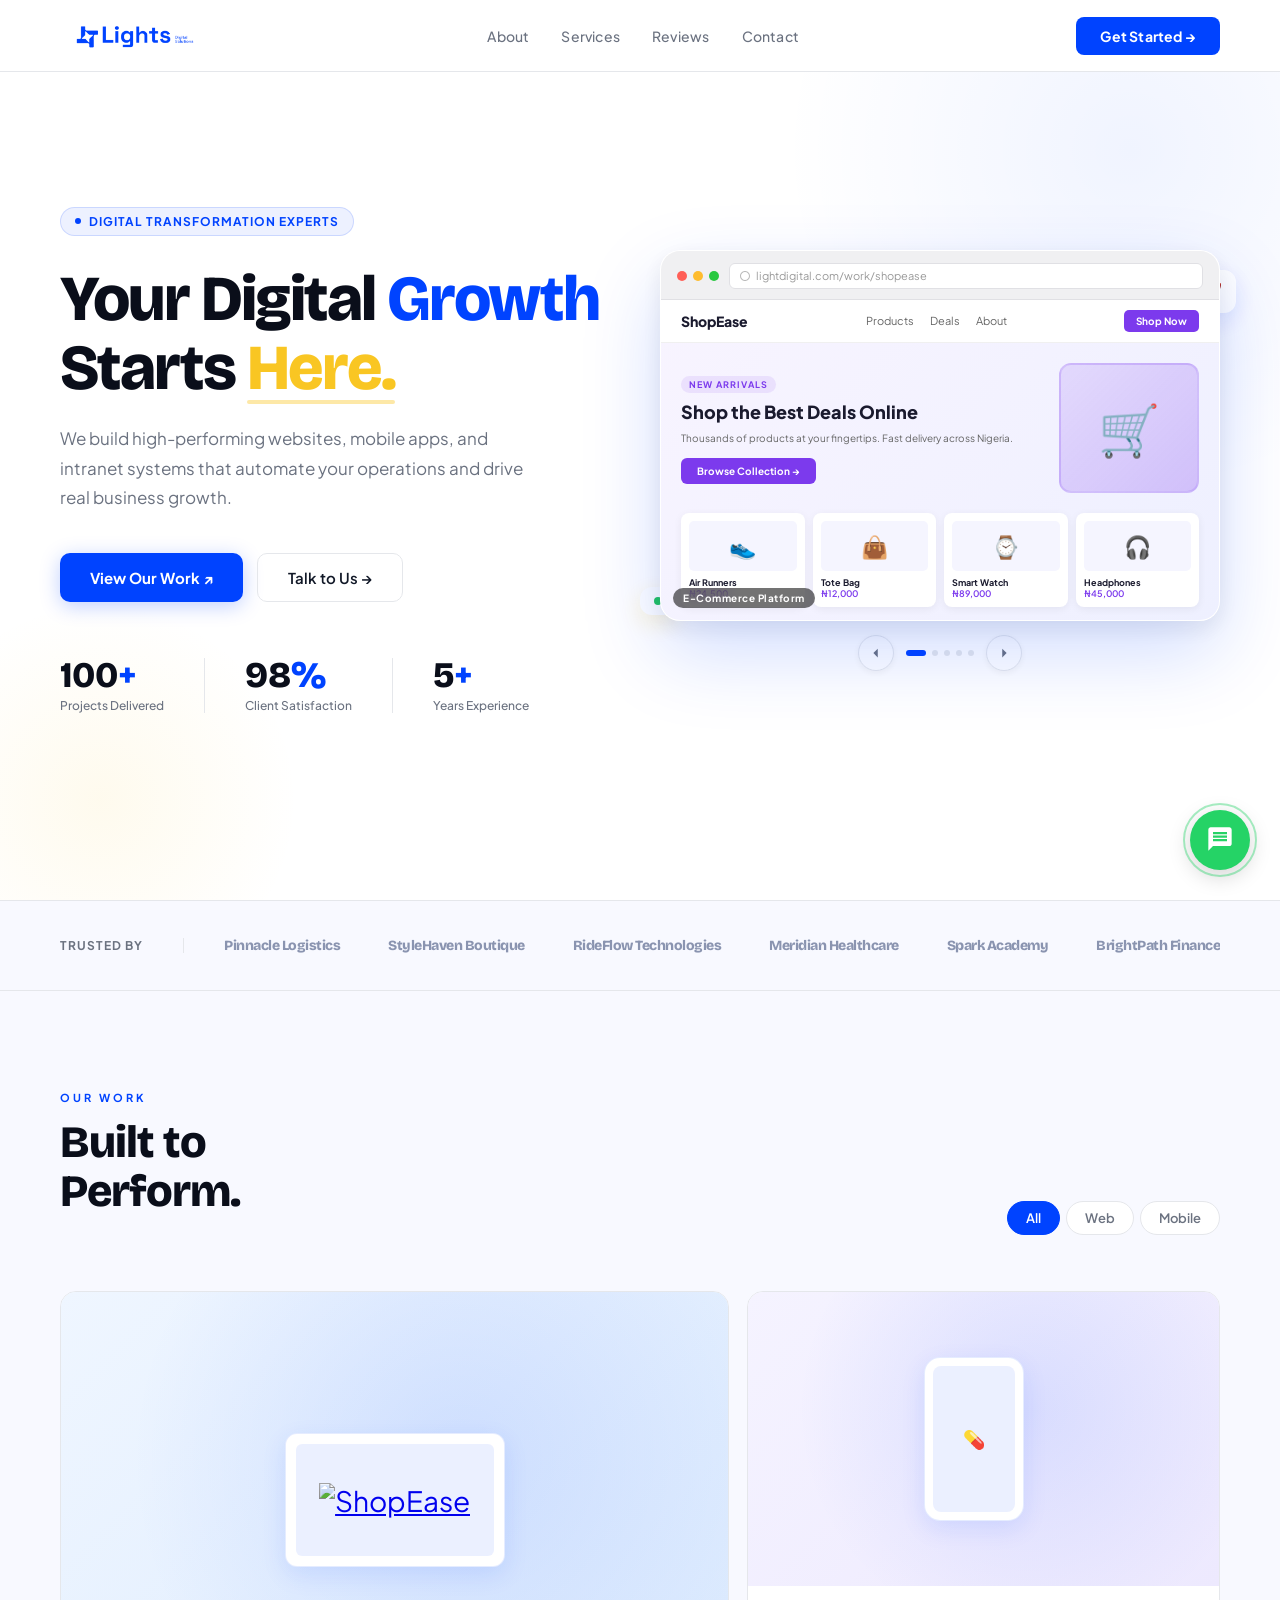
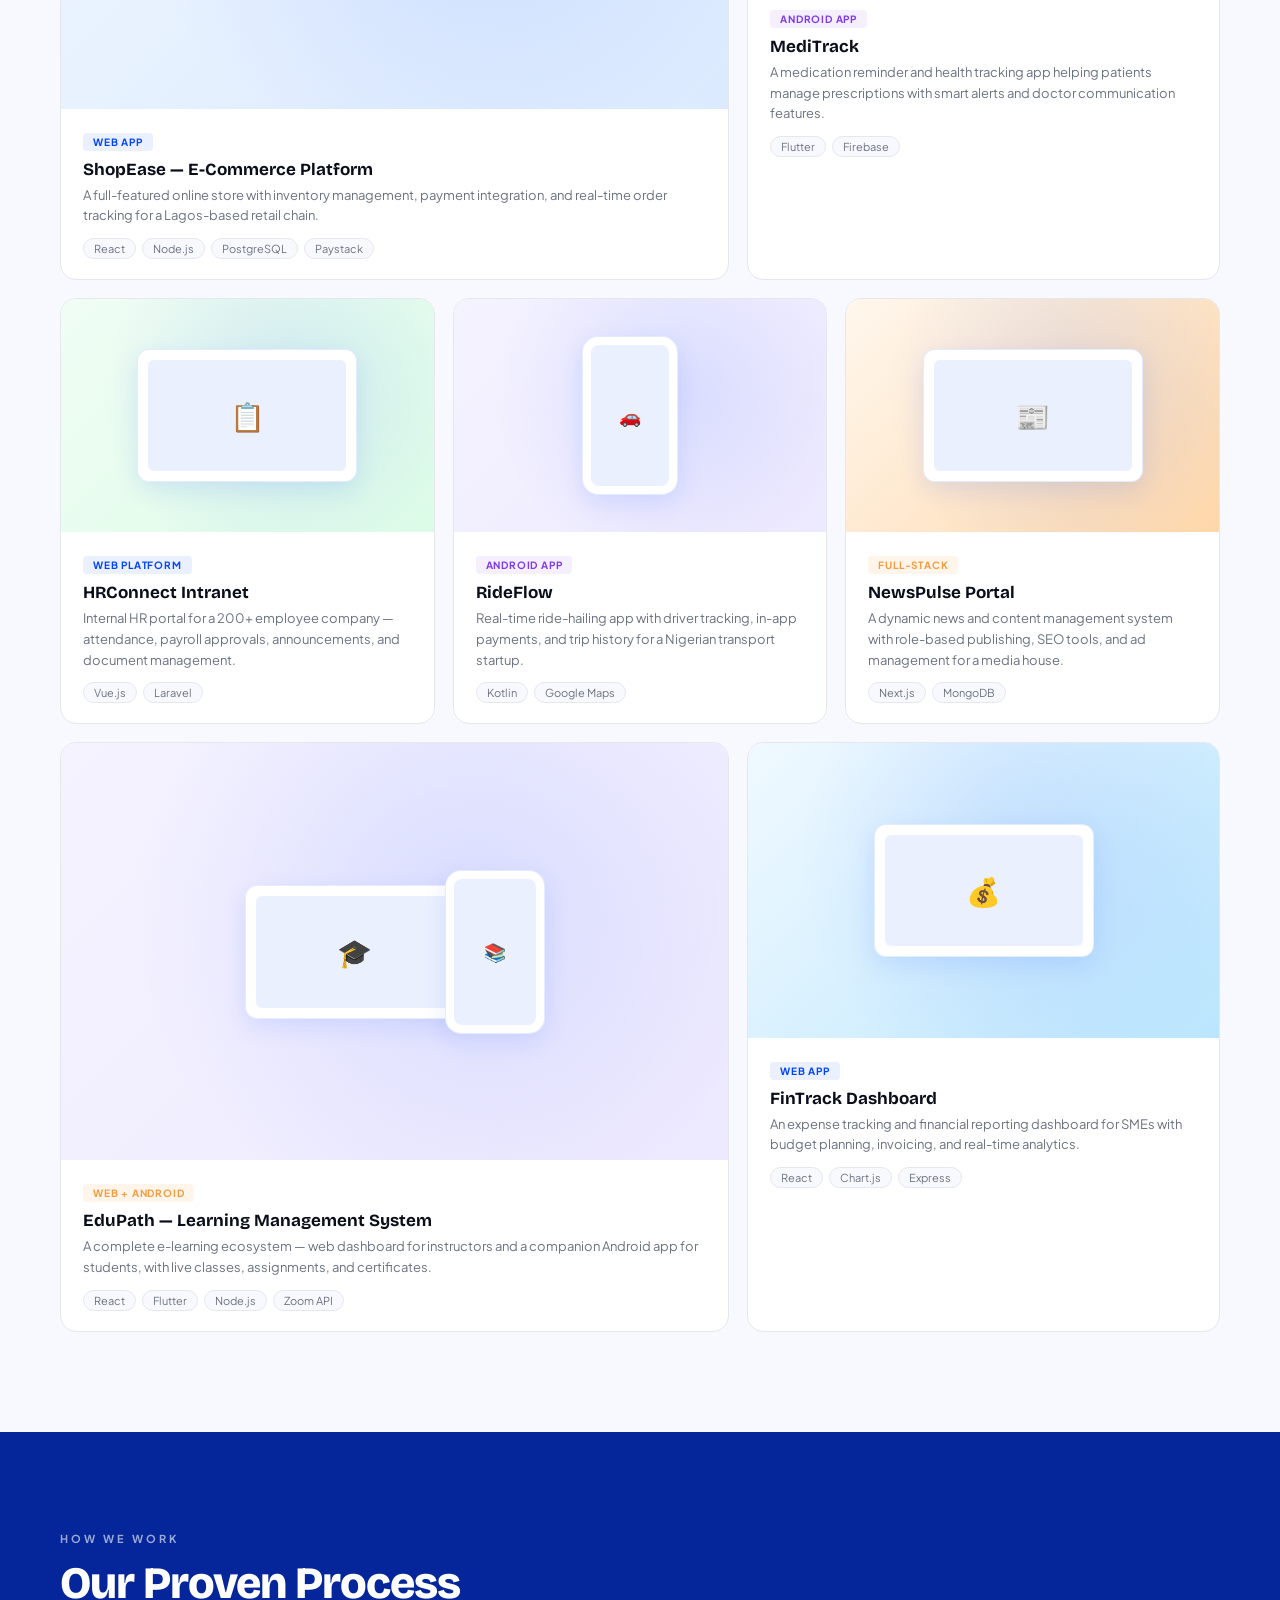
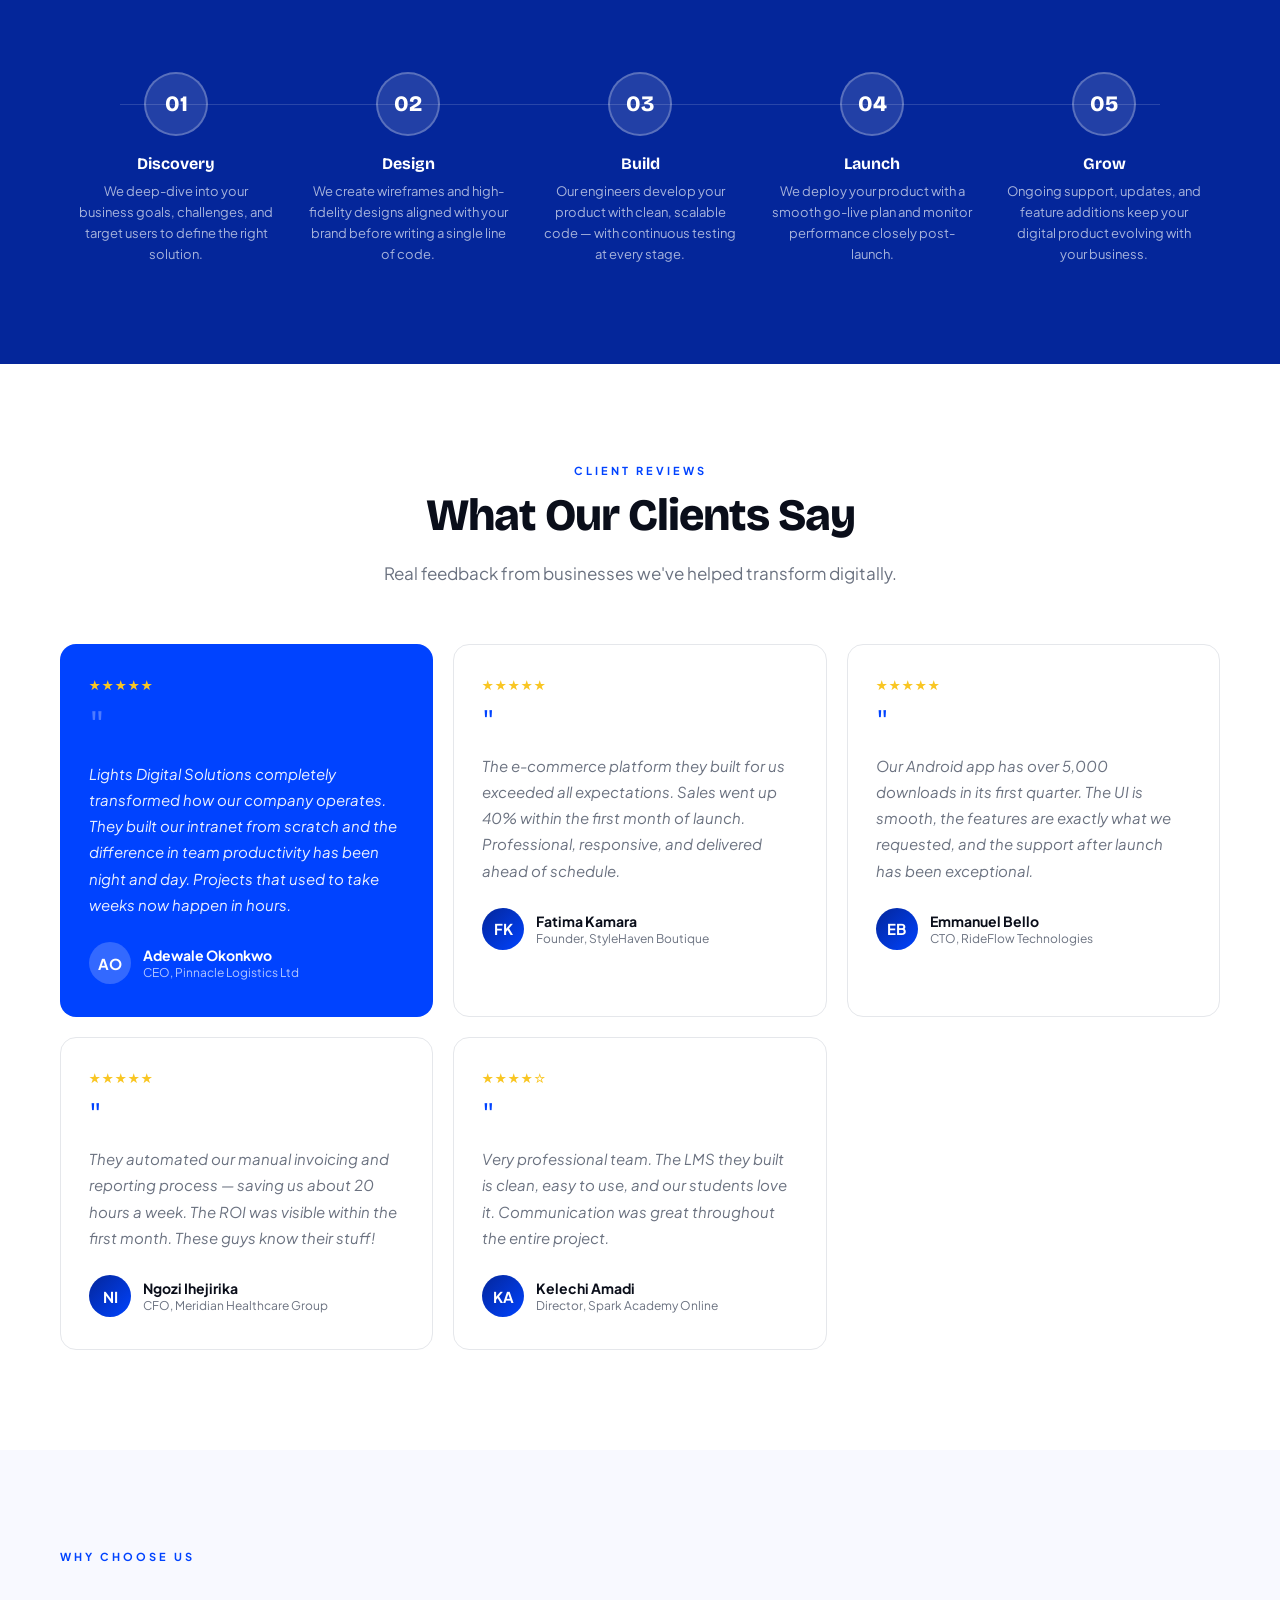
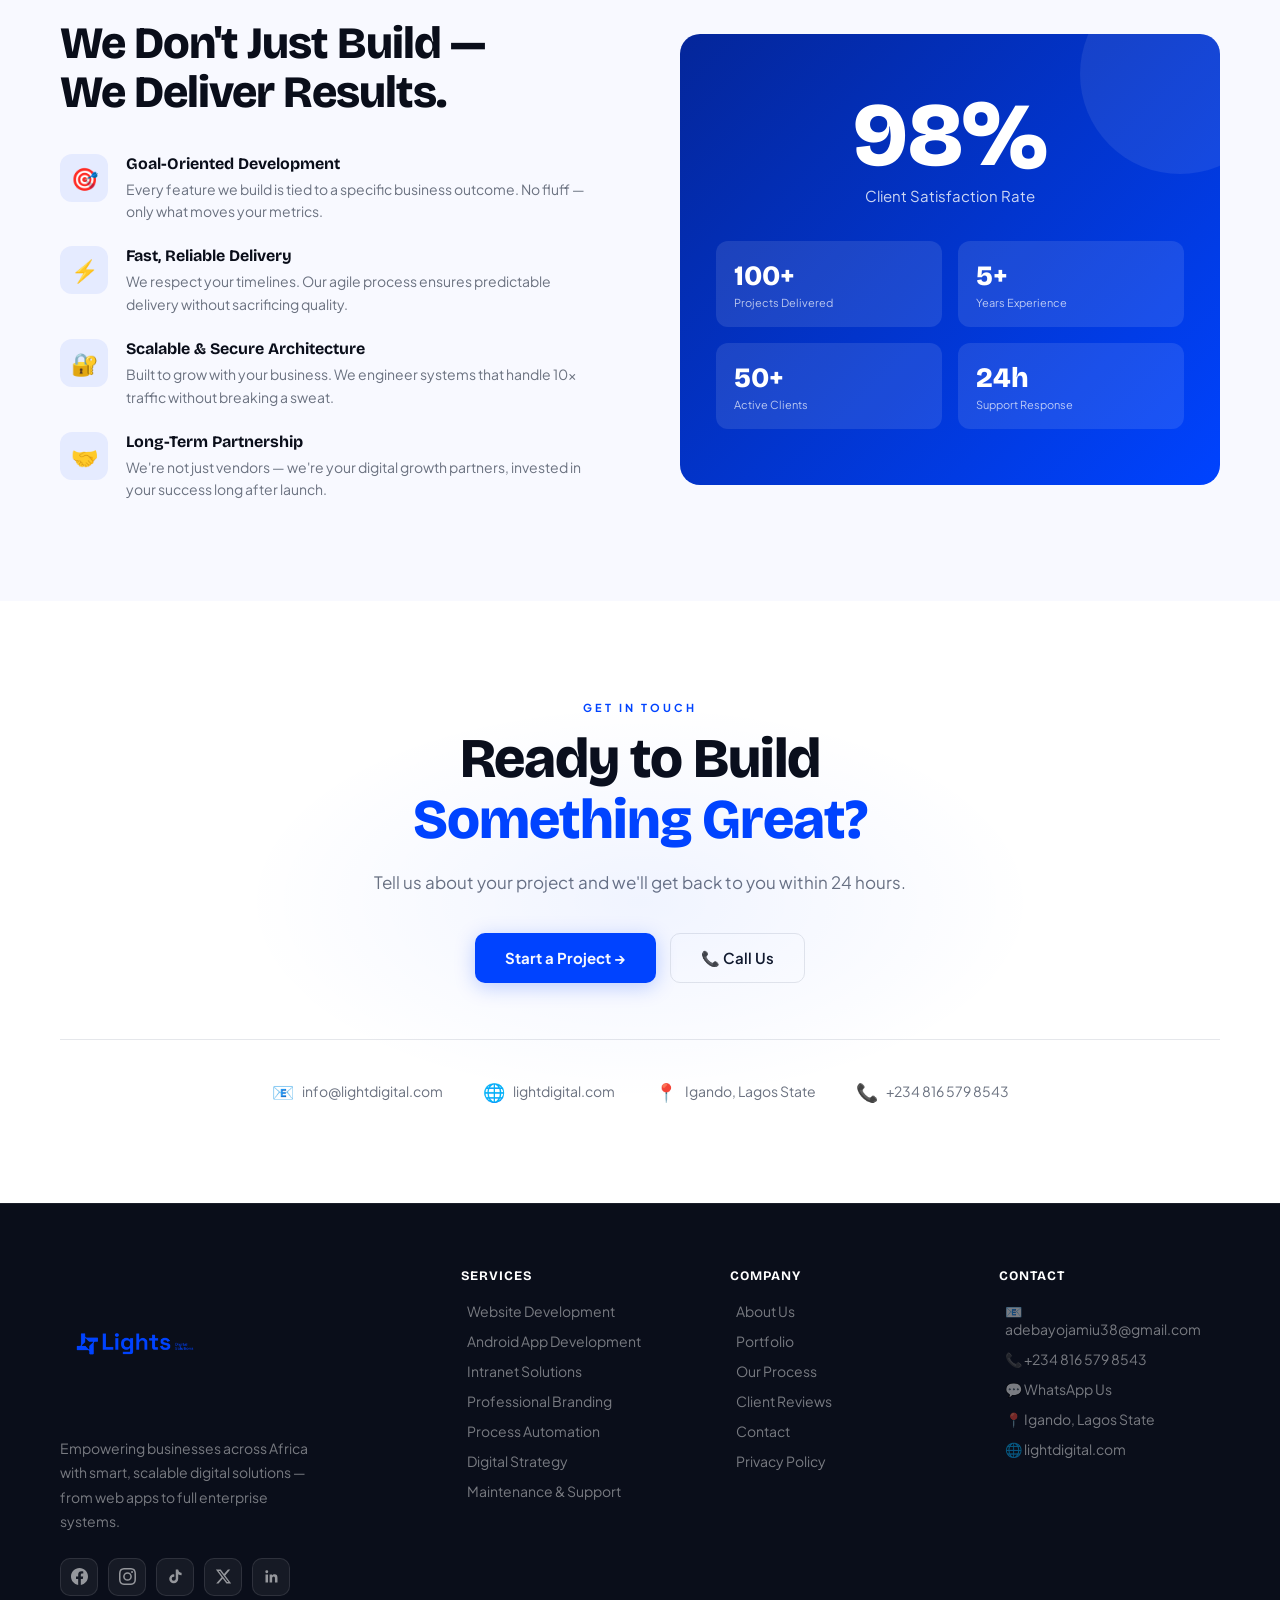
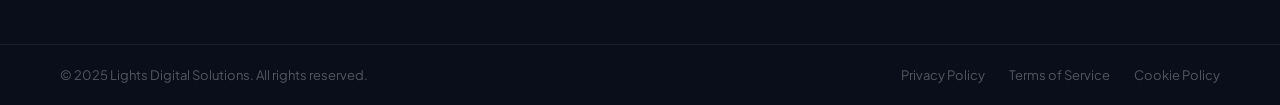
==== commit 1b990d90: "Update logo paths and navigation links in index.html" ====
--- a/index.html
+++ b/index.html
@@ -20,25 +20,24 @@
 
 <!-- Theme color -->
 <meta name="theme-color" content="#0043FF">
+
 </head>
 <body>
 
 <!-- NAV -->
 
 <nav id="mainNav">
-  <a href="#home" class="logo-mark">
-    <img id="siteLogo" class="brand-icon" src="brand_logo.png" alt="Lights Digital Solutions"/>
+  <a href="index.html" class="logo-mark">
+    <img id="siteLogo" class="brand-icon" src="images/brand_logo.png" alt="Lights Digital Solutions"/>
   </a>
    <button class="menu-toggle" id="menuToggle">
   ☰
   </button>
   <ul class="nav-links">
-    <li><a href="#about">About</a></li>
-    <li><a href="#services">Services</a></li>
-    <li><a href="#projects">Portfolio</a></li>
-    <li><a href="#process">Process</a></li>
-    <li><a href="#testimonials">Reviews</a></li>
-    <li><a href="#contact">Contact</a></li>
+    <li><a href="about.html">About</a></li>
+    <li><a href="services.html">Services</a></li>
+    <li><a href="testimonials.html">Reviews</a></li>
+    <li><a href="contact.html">Contact</a></li>
   </ul>
   <button class="nav-cta" onclick="document.getElementById('contact').scrollIntoView({behavior:'smooth'})">Get Started →</button>
 </nav>
@@ -50,8 +49,8 @@
     <h1 class="fade-in delay-1">Your Digital <span class="accent">Growth</span> Starts <span class="yellow">Here.</span></h1>
     <p class="fade-in delay-2">We build high-performing websites, mobile apps, and intranet systems that automate your operations and drive real business growth.</p>
     <div class="hero-btns fade-in delay-3">
-      <a href="#projects" class="btn-primary">View Our Work ↗</a>
-      <a href="#contact" class="btn-outline">Talk to Us →</a>
+      <a href="portfolio.html" class="btn-primary">View Our Work ↗</a>
+      <a href="contact.html" class="btn-outline">Talk to Us →</a>
     </div>
     <div class="hero-stats fade-in delay-4">
       <div>
@@ -369,102 +368,6 @@
   </div>
 </div>
 
-<!-- ABOUT -->
-<section class="about" id="about">
-  <div class="section-label">About Us</div>
-  <div class="about-layout">
-    <div class="about-body">
-      <h2 class="section-title">Empowering Businesses with <span class="about-highlight">Smart Digital Technology.</span></h2>
-      <p>At Lights Digital Solutions, we empower businesses and organizations with innovative digital technologies designed to simplify operations and drive growth. We specialize in software application development and intranet solutions, creating reliable, scalable systems that enhance efficiency and improve productivity.</p>
-      <p>Our mission is to help businesses transition seamlessly from manual, outdated processes to fully automated digital systems that save time, reduce errors, and improve performance. We believe technology should not only solve problems but also create opportunities.</p>
-      <div class="personality-row">
-        <span class="personality-label">Brand Values</span>
-        <span class="personality-pill">Professional</span>
-        <span class="personality-pill">Reliable</span>
-        <span class="personality-pill">Innovative</span>
-        <span class="personality-pill">Efficient</span>
-        <span class="personality-pill">Bold</span>
-        <span class="personality-pill">Approachable</span>
-      </div>
-    </div>
-    <div>
-      <div class="about-big-card">
-        <h3>Our Brand Promise</h3>
-        <p>We stand for reliability, scalability, and smart innovation — empowering organizations to move beyond manual processes into fully automated, productive digital systems that shape a smarter and more connected future.</p>
-        <div class="about-pill-row">
-          <span class="about-pill">🚀 Innovation-First</span>
-          <span class="about-pill">🔒 Scalable Systems</span>
-          <span class="about-pill">🤝 Long-term Partnership</span>
-          <span class="about-pill">⚡ Agile Delivery</span>
-        </div>
-      </div>
-    </div>
-  </div>
-  <div class="mvp-grid">
-    <div class="mvp-card purpose">
-      <div class="mvp-icon">🌟</div>
-      <div class="mvp-label">Our Purpose</div>
-      <h3>Why We Exist</h3>
-      <p>To empower businesses and organizations with smart digital solutions that simplify operations, improve efficiency, and create opportunities for sustainable growth in an increasingly digital world.</p>
-    </div>
-    <div class="mvp-card mission">
-      <div class="mvp-icon">🎯</div>
-      <div class="mvp-label">Our Mission</div>
-      <h3>What We Do Every Day</h3>
-      <p>To provide reliable, scalable, and innovative software applications and intranet solutions that help businesses transition from manual processes to fully automated digital systems.</p>
-    </div>
-    <div class="mvp-card vision">
-      <div class="mvp-icon">🔭</div>
-      <div class="mvp-label">Our Vision</div>
-      <h3>Where We're Headed</h3>
-      <p>To become a trusted leader in digital transformation, enabling organizations of all sizes to thrive through technology-driven solutions that shape a smarter and more connected future.</p>
-    </div>
-  </div>
-</section>
-
-<!-- SERVICES -->
-<section class="services" id="services">
-  <div style="display:flex;justify-content:space-between;align-items:flex-end;flex-wrap:wrap;gap:24px;">
-    <div>
-      <div class="section-label">What We Do</div>
-      <h2 class="section-title">Engineering<br>Digital Excellence.</h2>
-    </div>
-    <p class="section-sub">From custom web platforms to powerful mobile apps — we build the digital systems your organization needs to thrive.</p>
-  </div>
-  <div class="services-grid">
-    <div class="service-card">
-      <div class="service-icon">🌐</div>
-      <h3>Website Development</h3>
-      <p>Stunning, responsive websites built for performance and conversion. From landing pages to complex web platforms tailored to your business.</p>
-    </div>
-    <div class="service-card">
-      <div class="service-icon">📱</div>
-      <h3>Android App Development</h3>
-      <p>Native and cross-platform Android applications designed for speed, usability, and seamless user experiences that keep customers engaged.</p>
-    </div>
-    <div class="service-card">
-      <div class="service-icon">🔗</div>
-      <h3>Intranet Solutions</h3>
-      <p>Custom internal platforms that strengthen team communication, centralize company data, and streamline workflows across your organization.</p>
-    </div>
-    <div class="service-card">
-      <div class="service-icon">⚙️</div>
-      <h3>Process Automation</h3>
-      <p>Replace manual, repetitive tasks with intelligent automated systems that save time, reduce errors, and dramatically boost productivity.</p>
-    </div>
-    <div class="service-card">
-      <div class="service-icon">📊</div>
-      <h3>Digital Strategy</h3>
-      <p>Comprehensive digital roadmaps that align technology investments with your business goals — so every tool you use drives measurable results.</p>
-    </div>
-    <div class="service-card">
-      <div class="service-icon">🛡️</div>
-      <h3>Maintenance & Support</h3>
-      <p>Ongoing technical support, updates, and monitoring to ensure your digital products stay secure, fast, and running at peak performance.</p>
-    </div>
-  </div>
-</section>
-
 <!-- PORTFOLIO -->
 <section class="projects" id="projects">
   <div class="projects-header">
@@ -480,7 +383,13 @@
   </div>
   <div class="projects-grid" id="projects-grid">
     <div class="proj-card wide" data-type="web">
-      <div class="proj-thumb web"><div class="proj-thumb-inner"><div class="thumb-device"><div class="screen">🛒</div></div></div></div>
+      <div class="proj-thumb web"><div class="proj-thumb-inner"><div class="thumb-device">
+        <div class="screen">
+          <a href="https://adebayo-babs.github.io/ecommerce_ui/" target="_blank">
+          <img src="images/ecommerce.png" alt="ShopEase" class="screen-img">
+          </a>
+        </div>
+      </div></div></div>
       <div class="proj-info">
         <span class="proj-tag tag-web">Web App</span>
         <h3>ShopEase — E-Commerce Platform</h3>
@@ -649,29 +558,36 @@
     <!-- Brand col -->
     <div class="footer-brand-col">
       <a href="#home" class="logo-mark">
-        <img id="siteLogoFooter" class="brand-icon" src="brand_logo.png" alt="Lights Digital Solutions"/>
+        <img id="siteLogoFooter" class="brand-icon" src="images/brand_logo.png" alt="Lights Digital Solutions"/>
       </a>
       <p class="footer-brand-desc">Empowering businesses across Africa with smart, scalable digital solutions — from web apps to full enterprise systems.</p>
       <div class="footer-social-row">
 
         <!-- Facebook -->
-        <a href="https://facebook.com/lightsdigitalsolutions" target="_blank" rel="noopener" class="social-btn fb" aria-label="Facebook">
+        <a href="https://www.facebook.com/adebayo.jamiu.33" target="_blank" rel="noopener" class="social-btn fb" aria-label="Facebook">
           <svg viewBox="0 0 24 24"><path d="M24 12.073C24 5.405 18.627 0 12 0S0 5.405 0 12.073C0 18.1 4.388 23.094 10.125 24v-8.437H7.078v-3.49h3.047V9.41c0-3.025 1.792-4.697 4.532-4.697 1.312 0 2.686.236 2.686.236v2.97h-1.513c-1.491 0-1.956.93-1.956 1.874v2.25h3.328l-.532 3.49h-2.796V24C19.612 23.094 24 18.1 24 12.073z"/></svg>
         </a>
 
         <!-- Instagram -->
-        <a href="https://instagram.com/lightsdigitalsolutions" target="_blank" rel="noopener" class="social-btn ig" aria-label="Instagram">
+        <a href="https://www.instagram.com/lightsdigitalsolutions/" target="_blank" rel="noopener" class="social-btn ig" aria-label="Instagram">
           <svg viewBox="0 0 24 24"><path d="M12 2.163c3.204 0 3.584.012 4.85.07 3.252.148 4.771 1.691 4.919 4.919.058 1.265.069 1.645.069 4.849 0 3.205-.012 3.584-.069 4.849-.149 3.225-1.664 4.771-4.919 4.919-1.266.058-1.644.07-4.85.07-3.204 0-3.584-.012-4.849-.07-3.26-.149-4.771-1.699-4.919-4.92-.058-1.265-.07-1.644-.07-4.849 0-3.204.013-3.583.07-4.849.149-3.227 1.664-4.771 4.919-4.919 1.266-.057 1.645-.069 4.849-.069zM12 0C8.741 0 8.333.014 7.053.072 2.695.272.273 2.69.073 7.052.014 8.333 0 8.741 0 12c0 3.259.014 3.668.072 4.948.2 4.358 2.618 6.78 6.98 6.98C8.333 23.986 8.741 24 12 24c3.259 0 3.668-.014 4.948-.072 4.354-.2 6.782-2.618 6.979-6.98.059-1.28.073-1.689.073-4.948 0-3.259-.014-3.667-.072-4.947-.196-4.354-2.617-6.78-6.979-6.98C15.668.014 15.259 0 12 0zm0 5.838a6.162 6.162 0 100 12.324 6.162 6.162 0 000-12.324zM12 16a4 4 0 110-8 4 4 0 010 8zm6.406-11.845a1.44 1.44 0 100 2.881 1.44 1.44 0 000-2.881z"/></svg>
         </a>
 
         <!-- TikTok -->
-        <a href="https://tiktok.com/@lightsdigitalsolutions" target="_blank" rel="noopener" class="social-btn tt" aria-label="TikTok">
+        <a href="https://www.tiktok.com/@lightsdigitalsolutions?is_from_webapp=1&sender_device=pc" target="_blank" rel="noopener" class="social-btn tt" aria-label="TikTok">
           <svg viewBox="0 0 24 24"><path d="M19.59 6.69a4.83 4.83 0 01-3.77-4.25V2h-3.45v13.67a2.89 2.89 0 01-2.88 2.5 2.89 2.89 0 01-2.89-2.89 2.89 2.89 0 012.89-2.89c.28 0 .54.04.79.1V9.01a6.33 6.33 0 00-.79-.05 6.34 6.34 0 00-6.34 6.34 6.34 6.34 0 006.34 6.34 6.34 6.34 0 006.33-6.34V8.69a8.18 8.18 0 004.78 1.52V6.75a4.85 4.85 0 01-1.01-.06z"/></svg>
         </a>
 
         <!-- X / Twitter -->
-        <a href="https://twitter.com/lightsdigital" target="_blank" rel="noopener" class="social-btn tw" aria-label="X (Twitter)">
+        <a href="https://x.com/LightsDigitals" target="_blank" rel="noopener" class="social-btn tw" aria-label="X (Twitter)">
           <svg viewBox="0 0 24 24"><path d="M18.244 2.25h3.308l-7.227 8.26 8.502 11.24H16.17l-5.214-6.817L4.99 21.75H1.68l7.73-8.835L1.254 2.25H8.08l4.713 6.231zm-1.161 17.52h1.833L7.084 4.126H5.117z"/></svg>
+        </a>
+
+        <!-- LinkedIn -->
+        <a href="https://www.linkedin.com/in/lights-digital-solutions-471803408/" target="_blank" rel="noopener" class="social-btn li" aria-label="LinkedIn">
+          <svg viewBox="0 0 24 24">
+            <path d="M20.447 20.452H16.89v-5.569c0-1.328-.024-3.037-1.852-3.037-1.853 0-2.136 1.445-2.136 2.939v5.667H9.345V9h3.414v1.561h.049c.476-.9 1.637-1.85 3.37-1.85 3.601 0 4.267 2.37 4.267 5.455v6.286zM5.337 7.433a2.063 2.063 0 110-4.126 2.063 2.063 0 010 4.126zM7.119 20.452H3.556V9h3.563v11.452z"/>
+          </svg>
         </a>
 
       </div>
@@ -684,6 +600,7 @@
         <a href="#services">Website Development</a>
         <a href="#services">Android App Development</a>
         <a href="#services">Intranet Solutions</a>
+        <a href="#services">Professional Branding</a>
         <a href="#services">Process Automation</a>
         <a href="#services">Digital Strategy</a>
         <a href="#services">Maintenance & Support</a>
@@ -707,7 +624,7 @@
     <div>
       <div class="footer-col-title">Contact</div>
       <div class="footer-col-links">
-        <a href="mailto:info@lightdigital.com">📧 info@lightdigital.com</a>
+        <a href="mailto:adebayojamiu38@gmail.com">📧 adebayojamiu38@gmail.com</a>
         <a href="tel:+2348165798543">📞 +234 816 579 8543</a>
         <a href="https://wa.me/2348165798543" target="_blank" rel="noopener">💬 WhatsApp Us</a>
         <a href="#">📍 Igando, Lagos State</a>
@@ -746,118 +663,8 @@
     <span class="ico ico-close"><svg viewBox="0 0 24 24"><path d="M19 6.41L17.59 5 12 10.59 6.41 5 5 6.41 10.59 12 5 17.59 6.41 19 12 13.41 17.59 19 19 17.59 13.41 12z"/></svg></span>
   </button>
 </div>
-
-<script>
-// ── CAROUSEL ──
-const slides = document.querySelectorAll('.carousel-slide');
-const track = document.getElementById('carouselTrack');
-const dots = document.querySelectorAll('.carousel-dot');
-const urls = [
-  'lightdigital.com/work/shopease',
-  'lightdigital.com/work/dashboard',
-  'lightdigital.com/work/pinnacle',
-  'lightdigital.com/work/meditrack',
-  'lightdigital.com/work/edupath',
-];
-let current = 0;
-let autoTimer;
-
-function goTo(idx) {
-  current = (idx + slides.length) % slides.length;
-  track.style.transform = `translateX(-${current * 100}%)`;
-  dots.forEach((d, i) => d.classList.toggle('active', i === current));
-  document.getElementById('carouselUrl').textContent = urls[current];
-}
-
-function startAuto() {
-  autoTimer = setInterval(() => goTo(current + 1), 3800);
-}
-function stopAuto() { clearInterval(autoTimer); }
-
-document.getElementById('nextBtn').addEventListener('click', () => { stopAuto(); goTo(current + 1); startAuto(); });
-document.getElementById('prevBtn').addEventListener('click', () => { stopAuto(); goTo(current - 1); startAuto(); });
-dots.forEach(d => d.addEventListener('click', () => { stopAuto(); goTo(+d.dataset.index); startAuto(); }));
-
-// Touch/swipe
-let touchX = 0;
-track.addEventListener('touchstart', e => { touchX = e.touches[0].clientX; stopAuto(); });
-track.addEventListener('touchend', e => {
-  const dx = e.changedTouches[0].clientX - touchX;
-  if (Math.abs(dx) > 40) goTo(current + (dx < 0 ? 1 : -1));
-  startAuto();
-});
-
-startAuto();
-
-// ── NAV SCROLL ──
-window.addEventListener('scroll', () => {
-  document.getElementById('mainNav').classList.toggle('scrolled', window.scrollY > 40);
-});
-
-// ── PORTFOLIO FILTER ──
-function filterProjects(type, btn) {
-  document.querySelectorAll('.tab').forEach(t => t.classList.remove('active'));
-  btn.classList.add('active');
-  const cards = document.querySelectorAll('.proj-card');
-  cards.forEach(card => {
-    card.style.display = (type === 'all' || card.dataset.type === type) ? '' : 'none';
-  });
-  const visible = [...cards].filter(c => c.style.display !== 'none');
-  visible.forEach((c, i) => {
-    c.classList.remove('wide','narrow','full','third');
-    if (i % 3 === 0) c.classList.add('wide');
-    else if (i % 3 === 1) c.classList.add('narrow');
-    else c.classList.add('third');
-  });
-}
-
-// ── SCROLL REVEAL ──
-const observer = new IntersectionObserver(entries => {
-  entries.forEach(e => {
-    if (e.isIntersecting) {
-      e.target.style.opacity = '1';
-      e.target.style.transform = 'translateY(0)';
-    }
-  });
-}, { threshold: 0.08 });
-
-document.querySelectorAll('.service-card, .proj-card, .testi-card, .step, .why-item, .mvp-card').forEach(el => {
-  el.style.opacity = '0';
-  el.style.transform = 'translateY(20px)';
-  el.style.transition = 'opacity 0.55s ease, transform 0.55s ease';
-  observer.observe(el);
-});
-
-// ── FCW ──
-const fcw = document.getElementById('fcw');
-const fcwBtn = document.getElementById('fcwToggle');
-fcwBtn.addEventListener('click', e => {
-  e.stopPropagation();
-  const isOpen = fcw.classList.toggle('is-open');
-  fcwBtn.setAttribute('aria-expanded', isOpen);
-});
-document.addEventListener('click', e => {
-  if (!fcw.contains(e.target)) {
-    fcw.classList.remove('is-open');
-    fcwBtn.setAttribute('aria-expanded', 'false');
-  }
-});
-
-const menuToggle = document.getElementById('menuToggle');
-  const navLinks = document.querySelector('.nav-links');
-
-  menuToggle.addEventListener('click', () => {
-    navLinks.classList.toggle('active');
-  });
-const navItems = document.querySelectorAll('.nav-links a');
-
-navItems.forEach(link => {
-  link.addEventListener('click', () => {
-    navLinks.classList.remove('active');
-  });
-});
-</script>
 <!-- LOGO UPLOAD -->
 <input type="file" id="logoUploadInput" accept="image/*" style="display:none">
+<script src="script.js"></script>
 </body>
 </html>
--- a/styles.css
+++ b/styles.css
@@ -22,6 +22,19 @@
   color: var(--text);
   overflow-x: hidden;
 }
+
+/* HAMBURGER */
+.menu-toggle {
+  display: none;
+  background: none;
+  border: none;
+  font-size: 30px;
+  cursor: pointer;
+  color: var(--secondary);
+  z-index: 999;
+}
+
+
 
 /* ── NAVBAR ── */
 nav {
@@ -676,6 +689,104 @@
   footer { padding: 36px 24px; }
   .cta-section { padding: 72px 24px; }
 }
+
+@media (max-width: 768px) {
+
+  .menu-toggle {
+    display: block;
+    margin-left: auto;
+  }
+
+  .nav-links {
+    position: absolute;
+    top: 72px;
+    left: 0;
+    right: 0;
+    background: white;
+    flex-direction: column;
+    padding: 24px;
+    display: none;
+    border-bottom: 1px solid var(--border);
+    box-shadow: 0 10px 30px rgba(0,0,0,0.08);
+  }
+
+  .nav-links.active {
+    display: flex;
+  }
+
+  .nav-cta {
+    display: none;
+  }
+
+  nav {
+    padding: 0 20px;
+  }
+
+  .brand-icon {
+    width: 100px;
+    height: auto;
+  }
+
+  .hero {
+    grid-template-columns: 1fr;
+    padding: 110px 20px 40px;
+    gap: 30px;
+    min-height: auto;
+  }
+
+  .hero h1 {
+    font-size: 21px;
+    line-height: 1.05;
+    letter-spacing: -1px;
+    margin-bottom: 16px;
+  }
+
+  .hero p {
+  font-size: 15px;
+  line-height: 1.7;
+  max-width: 100%;
+  margin-bottom: 24px;
+}
+
+  .hero-btns {
+    gap: 10px;
+    margin-bottom: 32px;
+  }
+
+  .hero-left,
+.hero-right {
+  overflow: hidden;
+}
+
+  .btn-primary,
+  .btn-outline {
+    padding: 12px 20px;
+    font-size: 14px;
+  }
+
+  .hero-right {
+    width: 100%;
+  }
+
+  .carousel-wrapper {
+    max-width: 100%;
+  }
+
+  .carousel-viewport {
+    height: 260px;
+  }
+
+  .hero-stats {
+    gap: 20px;
+  }
+
+  .stat-num {
+    font-size: 28px;
+  }
+
+}
+
+
 
 /* FCW */
 .fcw { position: fixed; bottom: 30px; right: 30px; z-index: 9999; display: flex; flex-direction: column; align-items: center; gap: 12px; }
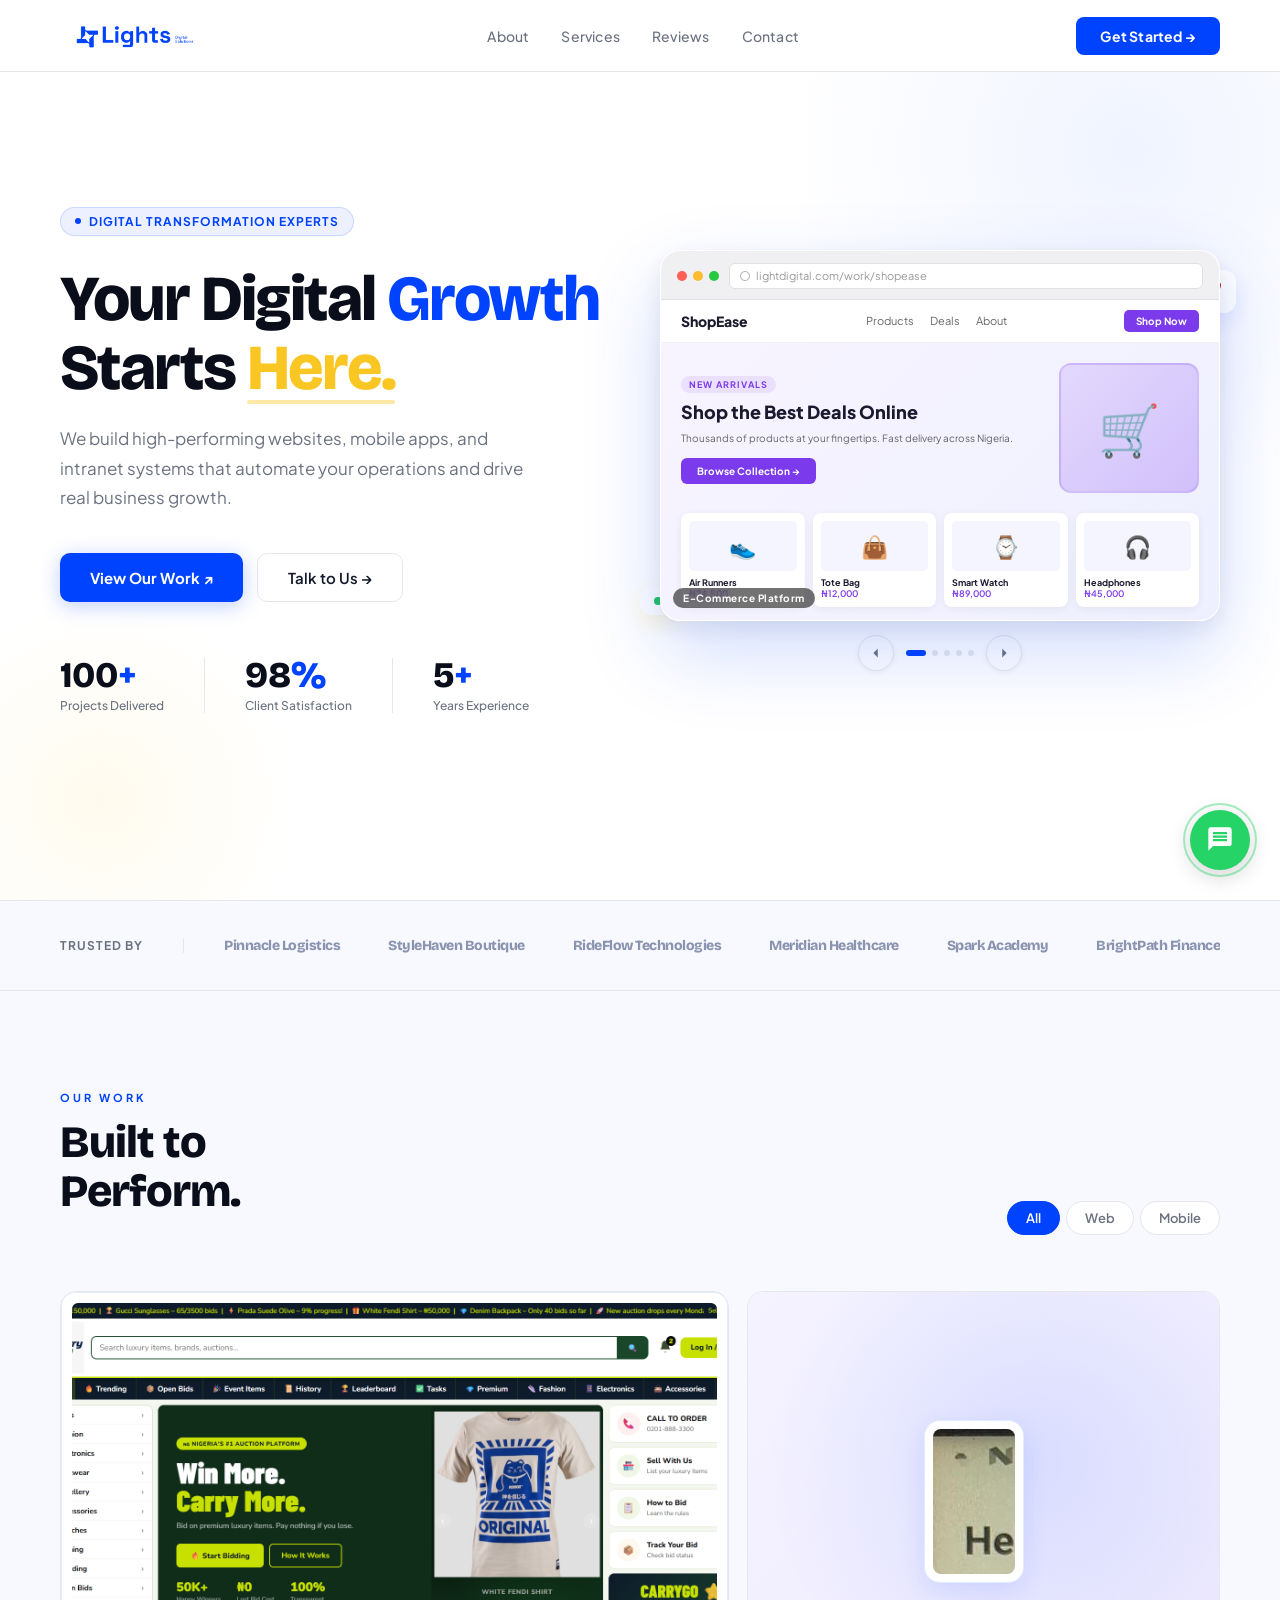
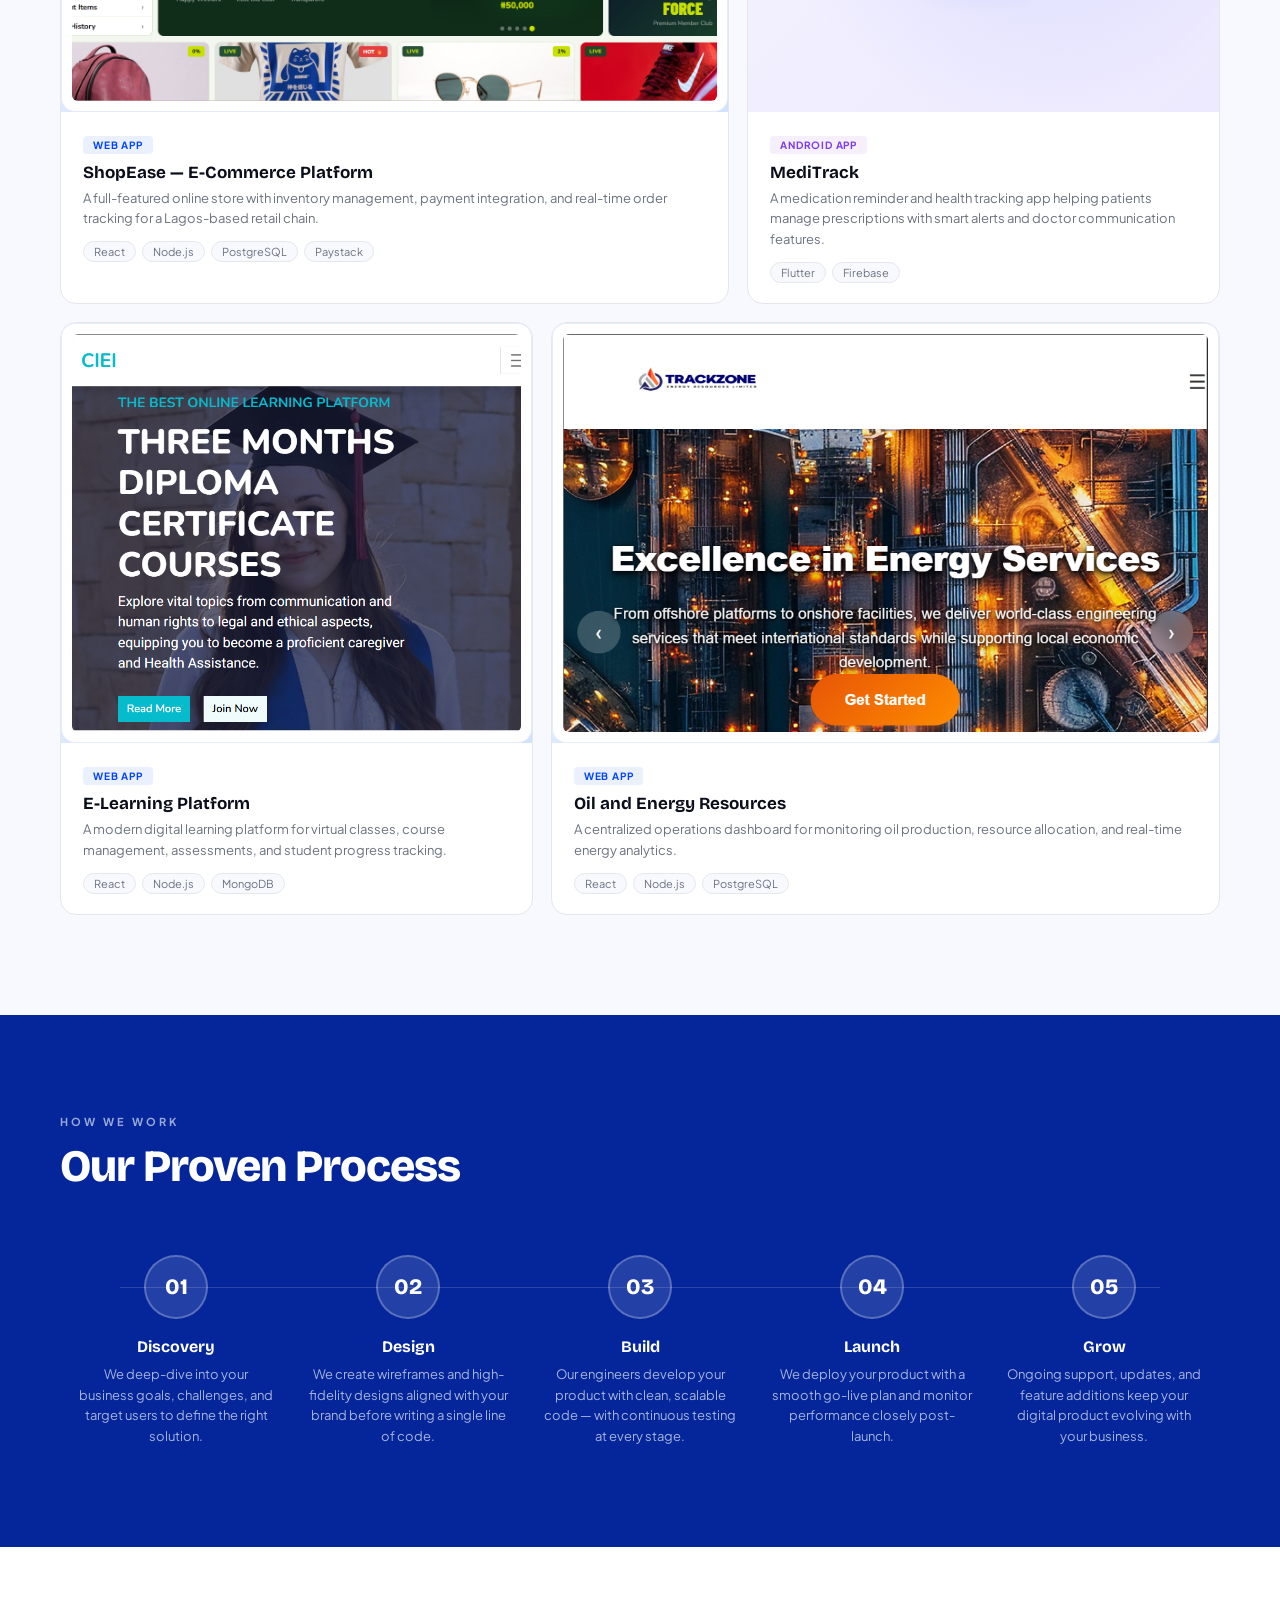
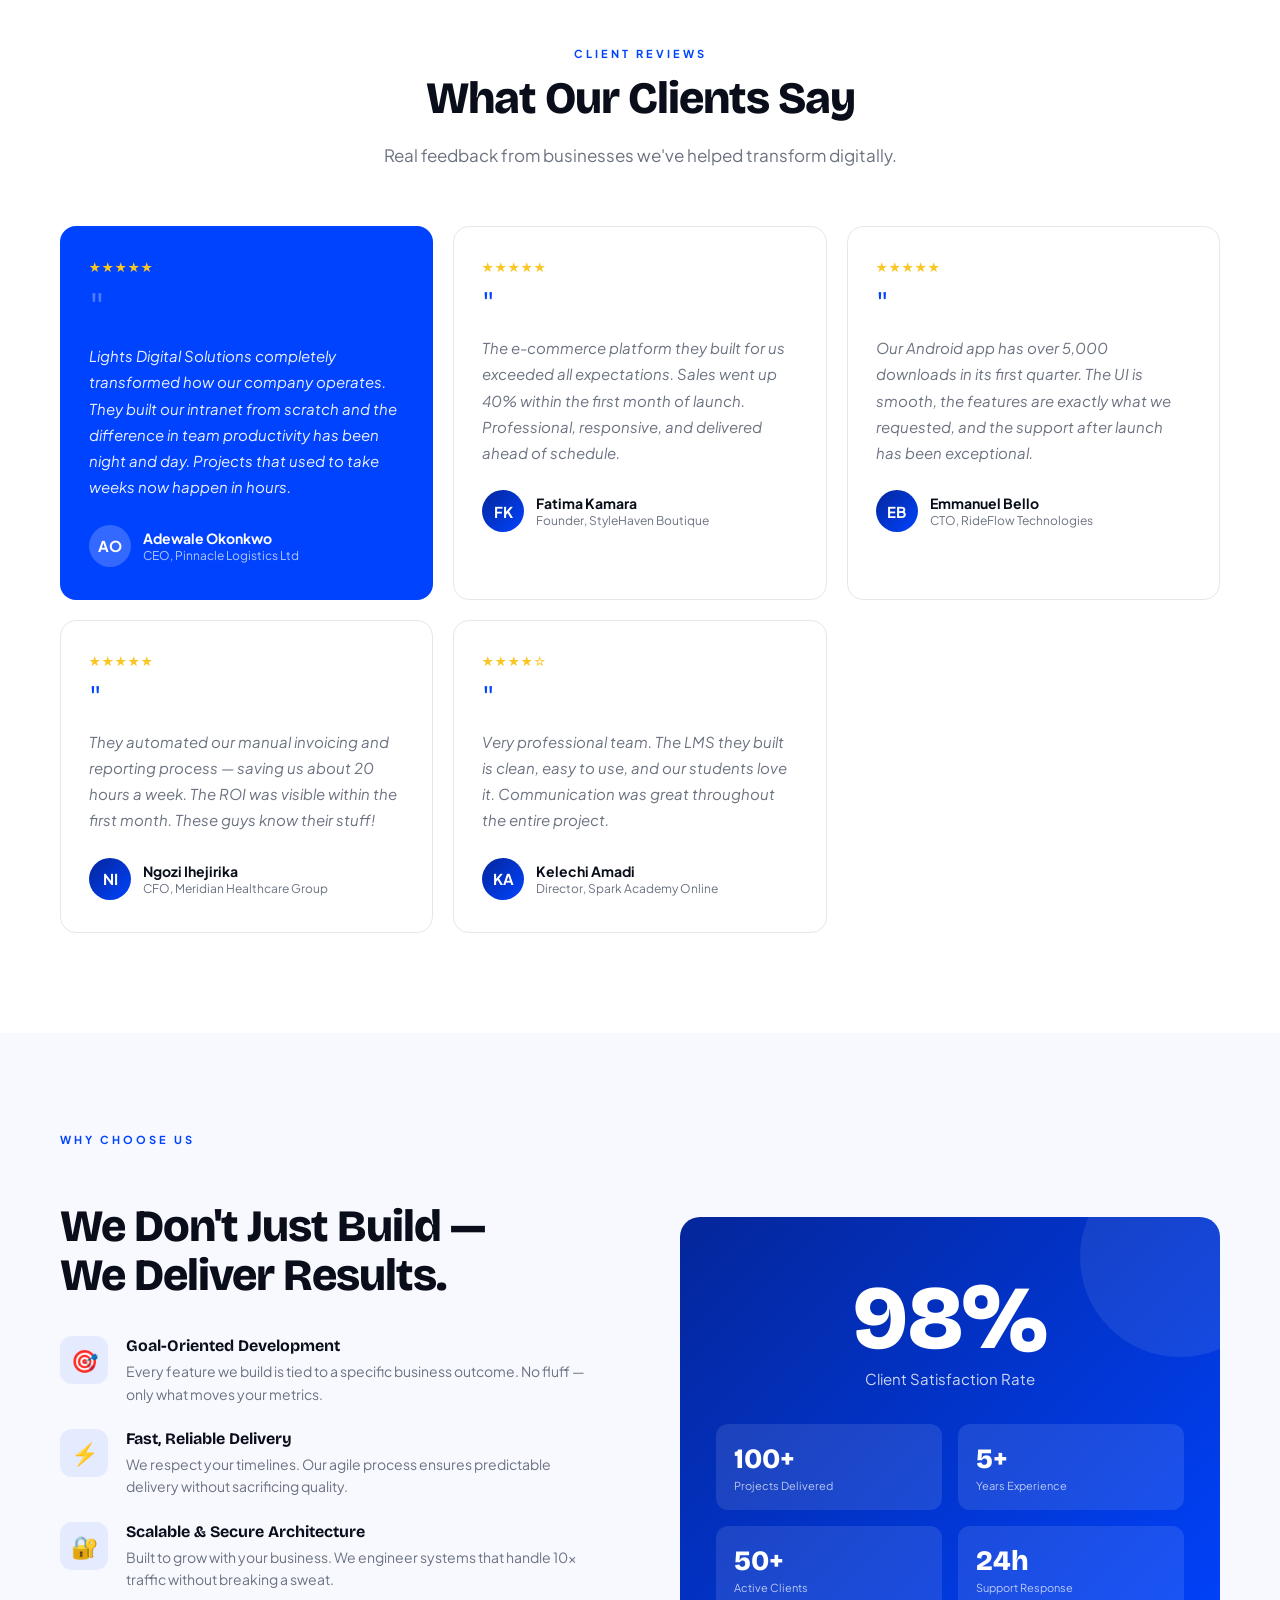
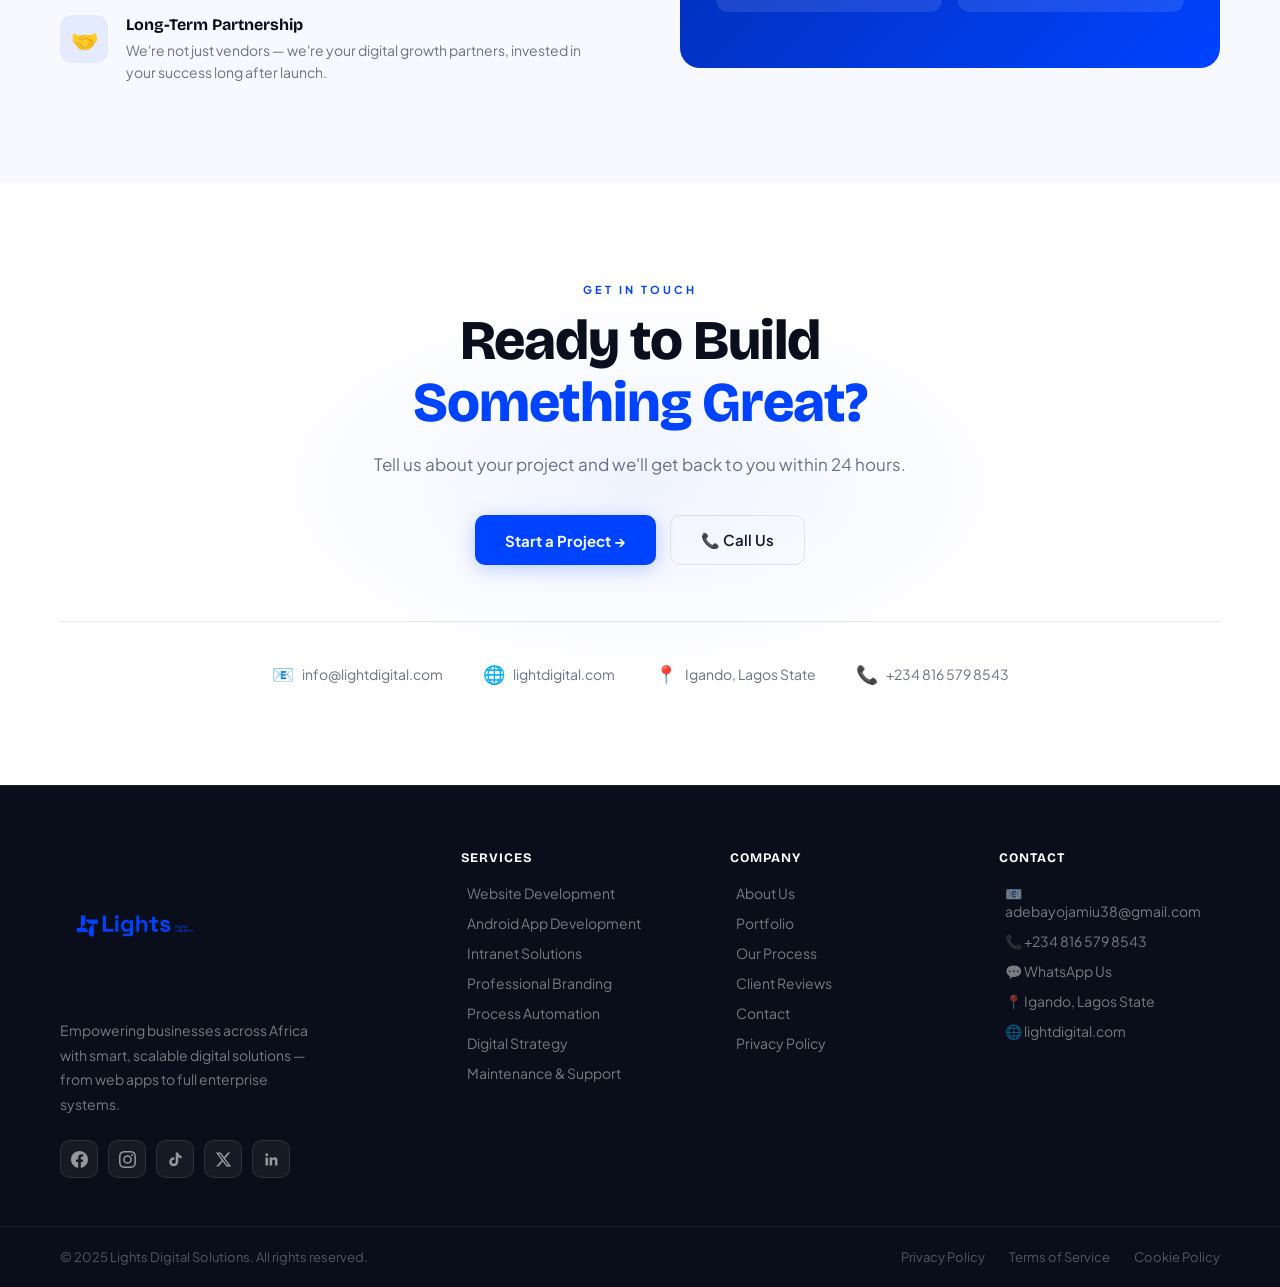
==== commit 7931cc3e: "Revise project cards and add new content Updated project cards for MediTrack and Oil and Energy Reso" ====
--- a/index.html
+++ b/index.html
@@ -398,60 +398,143 @@
       </div>
     </div>
     <div class="proj-card narrow" data-type="mobile">
-      <div class="proj-thumb mobile"><div class="proj-thumb-inner"><div class="thumb-phone"><div class="pscreen">💊</div></div></div></div>
-      <div class="proj-info">
-        <span class="proj-tag tag-mobile">Android App</span>
-        <h3>MediTrack</h3>
-        <p>A medication reminder and health tracking app helping patients manage prescriptions with smart alerts and doctor communication features.</p>
-        <div class="proj-tech"><span class="tech-pill">Flutter</span><span class="tech-pill">Firebase</span></div>
-      </div>
-    </div>
-    <div class="proj-card third" data-type="web">
-      <div class="proj-thumb web" style="background:linear-gradient(135deg,#f0fdf4,#dcfce7)"><div class="proj-thumb-inner"><div class="thumb-device" style="width:65%"><div class="screen">📋</div></div></div></div>
-      <div class="proj-info">
-        <span class="proj-tag tag-web">Web Platform</span>
-        <h3>HRConnect Intranet</h3>
-        <p>Internal HR portal for a 200+ employee company — attendance, payroll approvals, announcements, and document management.</p>
-        <div class="proj-tech"><span class="tech-pill">Vue.js</span><span class="tech-pill">Laravel</span></div>
-      </div>
-    </div>
-    <div class="proj-card third" data-type="mobile">
-      <div class="proj-thumb mobile"><div class="proj-thumb-inner"><div class="thumb-phone"><div class="pscreen">🚗</div></div></div></div>
-      <div class="proj-info">
-        <span class="proj-tag tag-mobile">Android App</span>
-        <h3>RideFlow</h3>
-        <p>Real-time ride-hailing app with driver tracking, in-app payments, and trip history for a Nigerian transport startup.</p>
-        <div class="proj-tech"><span class="tech-pill">Kotlin</span><span class="tech-pill">Google Maps</span></div>
-      </div>
-    </div>
-    <div class="proj-card third" data-type="web">
-      <div class="proj-thumb web" style="background:linear-gradient(135deg,#fff7ed,#fed7aa)"><div class="proj-thumb-inner"><div class="thumb-device" style="width:65%"><div class="screen">📰</div></div></div></div>
-      <div class="proj-info">
-        <span class="proj-tag tag-fullstack">Full-Stack</span>
-        <h3>NewsPulse Portal</h3>
-        <p>A dynamic news and content management system with role-based publishing, SEO tools, and ad management for a media house.</p>
-        <div class="proj-tech"><span class="tech-pill">Next.js</span><span class="tech-pill">MongoDB</span></div>
-      </div>
-    </div>
-    <div class="proj-card wide" data-type="mobile">
-      <div class="proj-thumb mobile"><div class="proj-thumb-inner"><div class="thumb-device"><div class="screen">🎓</div></div><div class="thumb-phone"><div class="pscreen">📚</div></div></div></div>
-      <div class="proj-info">
-        <span class="proj-tag tag-fullstack">Web + Android</span>
-        <h3>EduPath — Learning Management System</h3>
-        <p>A complete e-learning ecosystem — web dashboard for instructors and a companion Android app for students, with live classes, assignments, and certificates.</p>
-        <div class="proj-tech"><span class="tech-pill">React</span><span class="tech-pill">Flutter</span><span class="tech-pill">Node.js</span><span class="tech-pill">Zoom API</span></div>
-      </div>
-    </div>
+
+  <div class="proj-thumb mobile">
+
+    <div class="proj-thumb-inner">
+
+      <div class="thumb-phone">
+
+        <div class="pscreen">
+
+          <a href="https://your-app-link.com" target="_blank">
+
+            <img
+              src="images/Medics.jpeg"
+              alt="MediTrack Mobile App"
+              class="phone-img"
+            >
+
+          </a>
+
+        </div>
+
+      </div>
+
+    </div>
+
+  </div>
+
+  <div class="proj-info">
+
+    <span class="proj-tag tag-mobile">Android App</span>
+
+    <h3>MediTrack</h3>
+
+    <p>
+      A medication reminder and health tracking app helping patients manage prescriptions with smart alerts and doctor communication features.
+    </p>
+
+    <div class="proj-tech">
+      <span class="tech-pill">Flutter</span>
+      <span class="tech-pill">Firebase</span>
+    </div>
+
+  </div>
+
+</div>
+    
+  
     <div class="proj-card narrow" data-type="web">
-      <div class="proj-thumb web" style="background:linear-gradient(135deg,#f0f9ff,#bae6fd)"><div class="proj-thumb-inner"><div class="thumb-device" style="width:65%"><div class="screen">💰</div></div></div></div>
+
+  <div class="proj-thumb web">
+
+    <div class="proj-thumb-inner">
+
+      <div class="thumb-device">
+
+        <div class="screen">
+
+          <a href="https://carewisesuccess.com/" target="_blank">
+
+            <img
+              src="images/education.png"
+              alt="Project Name"
+              class="screen-img"
+            >
+
+          </a>
+
+        </div>
+
+      </div>
+
+    </div>
+
+  </div>
+
+  <div class="proj-info">
+
+    <span class="proj-tag tag-web">Web App</span>
+
+    <h3>E-Learning Platform</h3>
+
+    <p>A modern digital learning platform for virtual classes, 
+      course management, assessments, and student progress tracking.    </p>
+
+    <div class="proj-tech">
+      <span class="tech-pill">React</span>
+      <span class="tech-pill">Node.js</span>
+      <span class="tech-pill">MongoDB</span>
+    </div>
+
+  </div>
+
+</div>
+
+    <div class="proj-card wide" data-type="web">
+      <div class="proj-thumb web"><div class="proj-thumb-inner"><div class="thumb-device">
+        <div class="screen">
+          <a href="https://www.trackzoneenergy.com" target="_blank">
+          <img src="images/trackzone.png" alt="ShopEase" class="screen-img">
+          </a>
+        </div>
+      </div></div></div>
       <div class="proj-info">
         <span class="proj-tag tag-web">Web App</span>
-        <h3>FinTrack Dashboard</h3>
-        <p>An expense tracking and financial reporting dashboard for SMEs with budget planning, invoicing, and real-time analytics.</p>
-        <div class="proj-tech"><span class="tech-pill">React</span><span class="tech-pill">Chart.js</span><span class="tech-pill">Express</span></div>
-      </div>
-    </div>
-  </div>
+        <h3>Oil and Energy Resources</h3>
+        <p>A centralized operations dashboard for monitoring oil production, 
+          resource allocation, and real-time energy analytics.</p>
+        <div class="proj-tech"><span class="tech-pill">React</span><span class="tech-pill">Node.js</span><span class="tech-pill">PostgreSQL</span></div>
+      </div>
+    </div>
+    
+    <!-- <div class="proj-card narrow" data-type="web">
+      <div class="proj-thumb web fintrack-bg">
+        <div class="proj-thumb-inner">
+          <div class="thumb-device fintrack-device">
+            <div class="screen">
+              <a href="https://www.trackzoneenergy.com" target="_blank">
+                <img src="images/trackzone.png" alt="FinTrack Dashboard" class="screen-img">
+              </a>
+            </div>
+          </div>
+        </div>
+      </div>
+      <div class="proj-info">
+        <span class="proj-tag tag-web">Web App</span>
+        <h3>Oil and Energy Resources</h3>
+        <p>
+          A centralized operations dashboard for monitoring oil production, 
+          resource allocation, and real-time energy analytics.
+        </p>
+        <div class="proj-tech">
+          <span class="tech-pill">React</span>
+          <span class="tech-pill">Node.JS</span>
+          <span class="tech-pill">Express</span>
+        </div>
+      </div>
+    </div> -->
 </section>
 
 <!-- PROCESS -->
--- a/styles.css
+++ b/styles.css
@@ -424,6 +424,45 @@
   pointer-events: none;
 }
 
+
+.thumb-device .screen {
+  width: 100%;
+  height: 100%;
+  min-height: 320px;
+  overflow: hidden;
+  border-radius: 6px;
+  background: #f5f5f5;
+  position: relative;
+}
+
+.thumb-phone .pscreen {
+  width: 100%;
+  aspect-ratio: 9/16;
+  border-radius: 8px;
+  overflow: hidden;
+  background: #f5f5f5;
+  position: relative;
+}
+
+.screen-img {
+  width: 100%;
+  height: 100%;
+  object-fit: cover;
+  object-position: top;
+  display: block;
+}
+
+.screen a,
+.pscreen a {
+  display: block;
+  width: 100%;
+  height: 100%;
+}
+
+.proj-card:hover .screen-img {
+  transform: scale(1.03);
+}
+
 /* ── SECTION BASE ── */
 section { padding: 100px 60px; }
 .section-label {
@@ -507,12 +546,31 @@
 .proj-card.full { grid-column: span 12; }
 .proj-card.third { grid-column: span 4; }
 
-.proj-thumb { width: 100%; aspect-ratio: 16/10; display: flex; align-items: center; justify-content: center; position: relative; }
+.proj-thumb {
+  width: 100%;
+  height: 420px;
+  display: flex;
+  align-items: center;
+  justify-content: center;
+  position: relative;
+  overflow: hidden;
+}
 .proj-thumb.web { background: linear-gradient(135deg, #EFF6FF 0%, #DBEAFE 100%); }
 .proj-thumb.mobile { background: linear-gradient(135deg, #F5F3FF 0%, #EDE9FE 100%); }
 .proj-thumb-inner { width: 100%; height: 100%; display: flex; align-items: center; justify-content: center; position: relative; }
 .proj-thumb-inner::before { content: ''; position: absolute; inset: 0; background: radial-gradient(circle at 60% 40%, rgba(0,67,255,0.1), transparent 70%); }
-.thumb-device { width: 55%; max-width: 220px; background: white; border: 1px solid rgba(0,67,255,0.1); border-radius: 12px; padding: 10px; position: relative; z-index: 1; box-shadow: 0 8px 24px rgba(0,67,255,0.1); }
+.thumb-device { 
+  width: 100%; 
+  height: 100%;
+  max-width: none; 
+  background: white; 
+  border: 1px solid rgba(0,67,255,0.1); 
+  border-radius: 14px; 
+  padding: 10px; 
+  position: relative; 
+  z-index: 1; 
+  box-shadow: 0 8px 24px rgba(0,67,255,0.1); 
+}
 .thumb-device .screen { width: 100%; aspect-ratio: 16/9; background: rgba(0,67,255,0.08); border-radius: 6px; display: flex; align-items: center; justify-content: center; font-size: 28px; }
 .thumb-phone { width: 26%; max-width: 100px; background: white; border: 1px solid rgba(0,67,255,0.1); border-radius: 16px; padding: 8px; position: relative; z-index: 1; margin-left: -20px; box-shadow: 0 8px 24px rgba(0,67,255,0.1); }
 .thumb-phone .pscreen { width: 100%; aspect-ratio: 9/16; background: rgba(0,67,255,0.08); border-radius: 8px; display: flex; align-items: center; justify-content: center; font-size: 18px; }
@@ -618,6 +676,7 @@
 .social-btn.ig:hover  { background: radial-gradient(circle at 30% 110%, #f09433 0%,#e6683c 25%,#dc2743 50%,#cc2366 75%,#bc1888 100%); }
 .social-btn.tt:hover  { background: #010101; }
 .social-btn.tw:hover  { background: #000000; }
+.social-btn.li:hover  { background: #0A66C2; }
 
 .footer-col-title {
   font-family: 'Bricolage Grotesque', sans-serif;
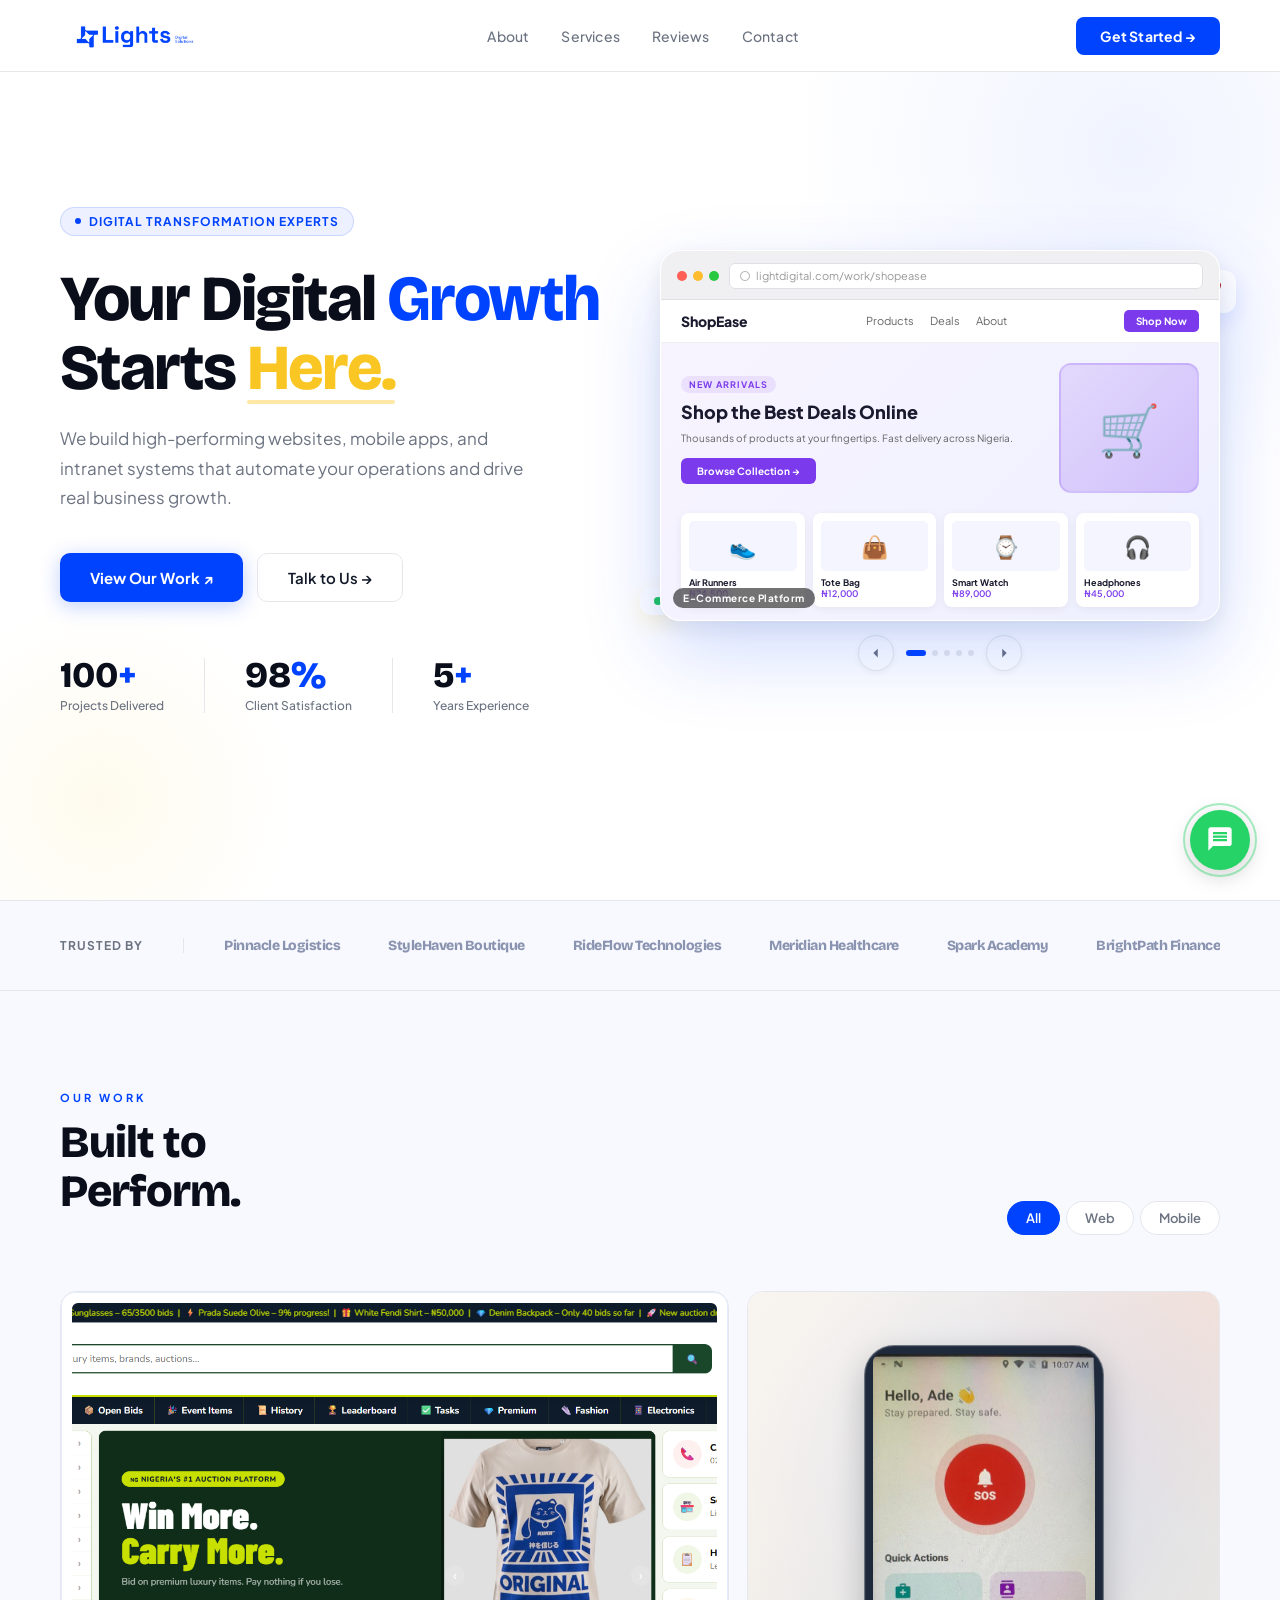
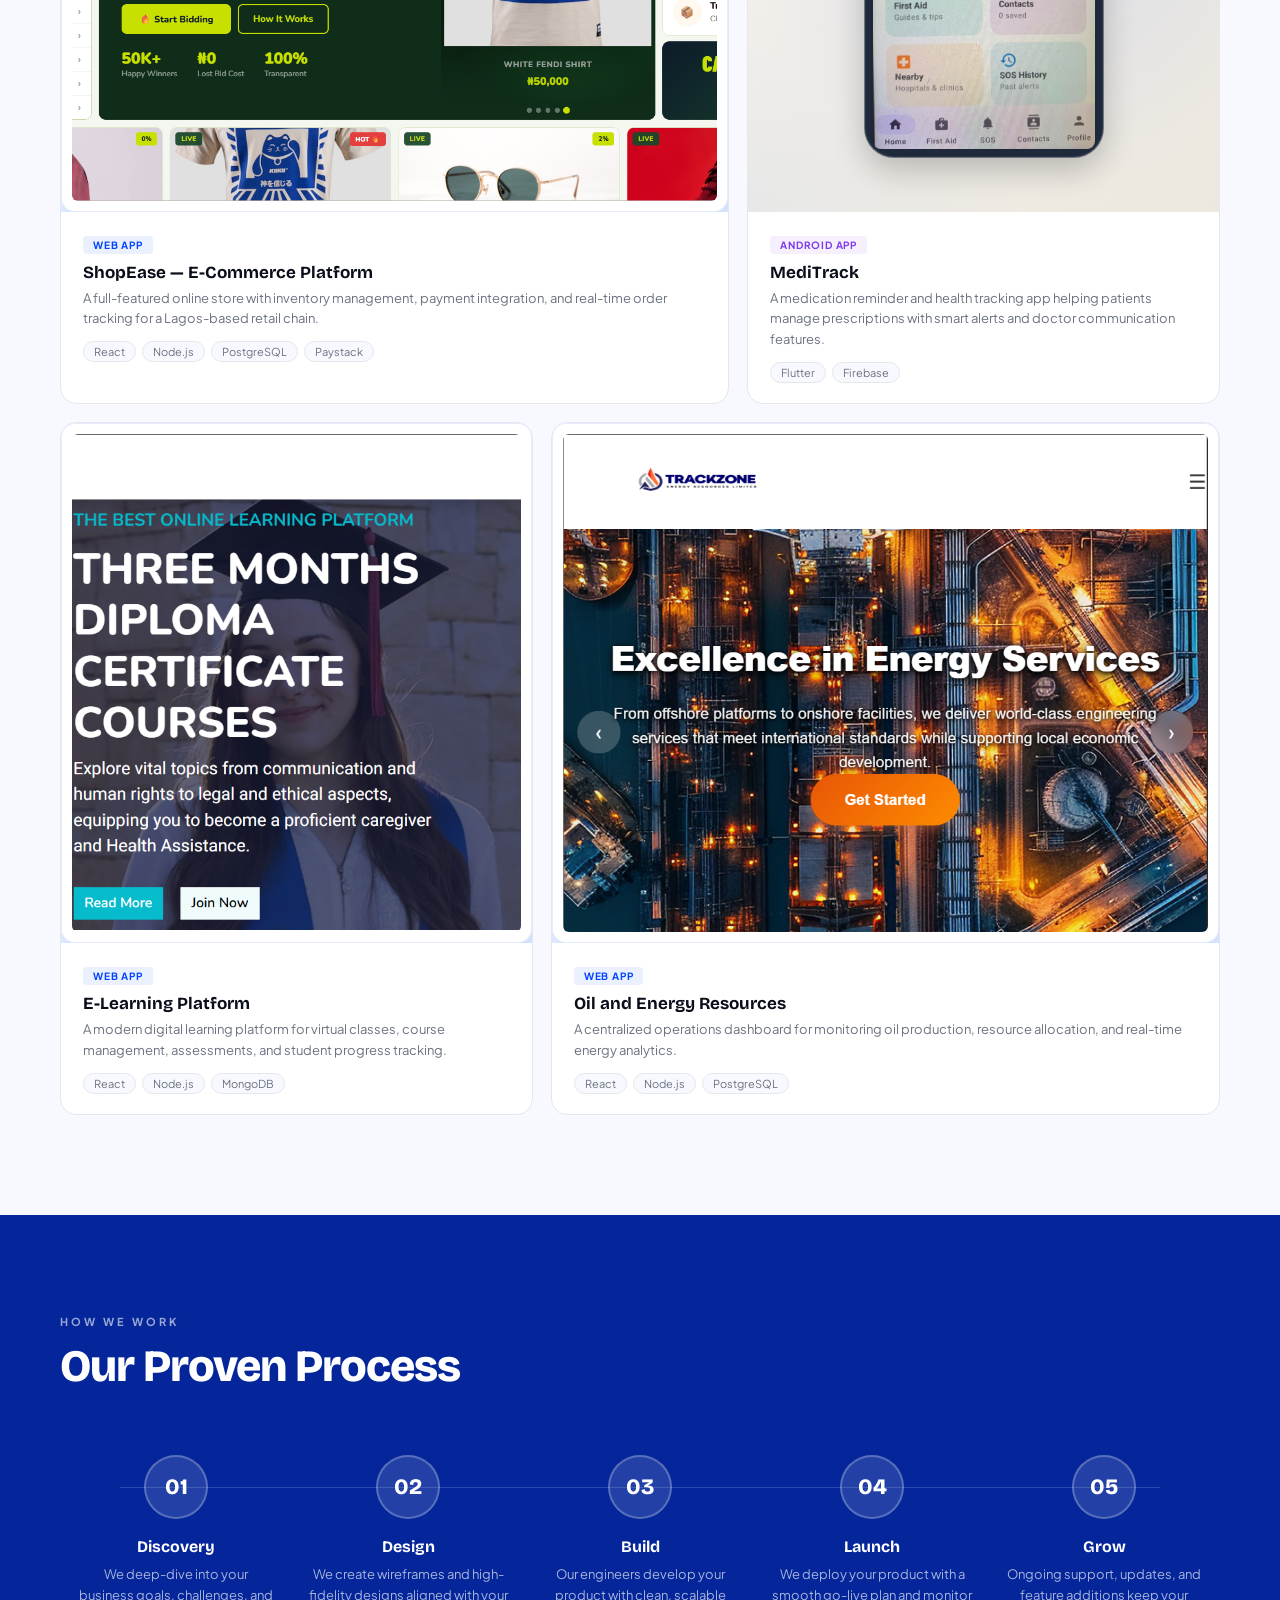
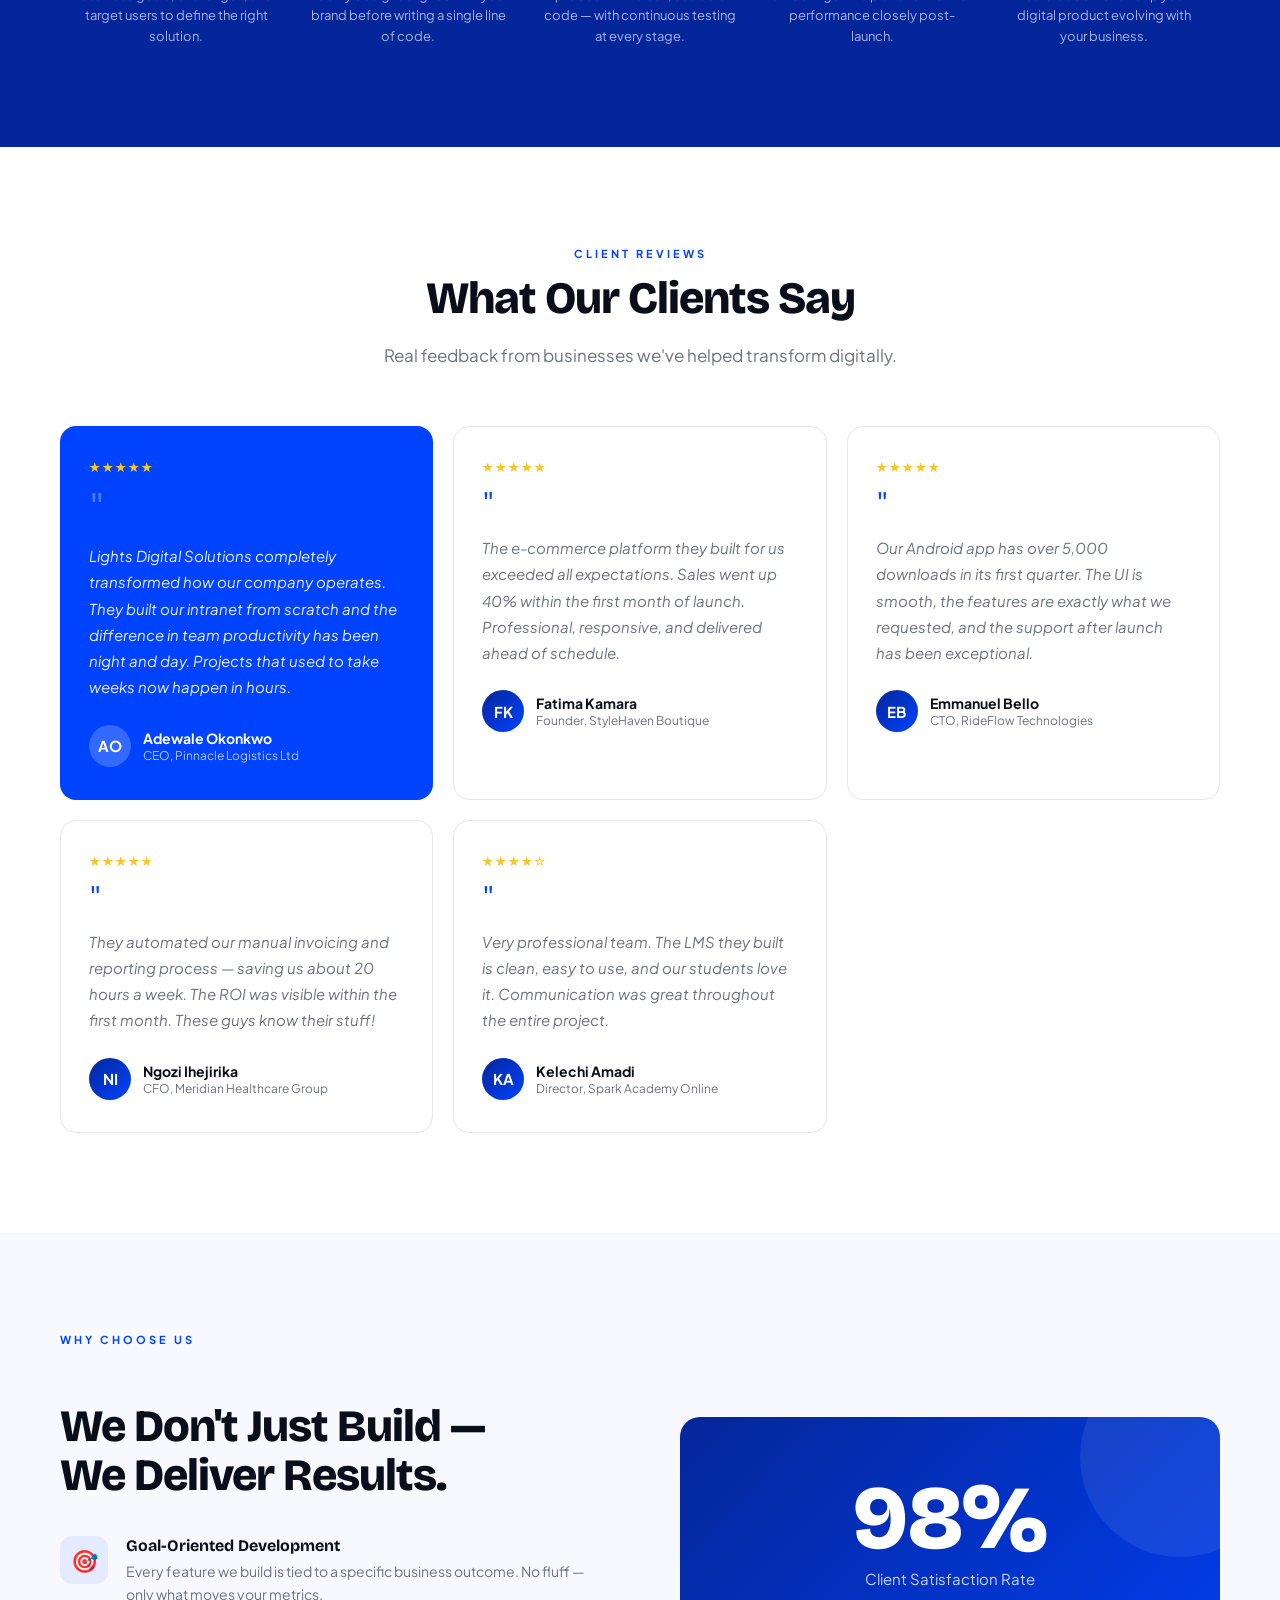
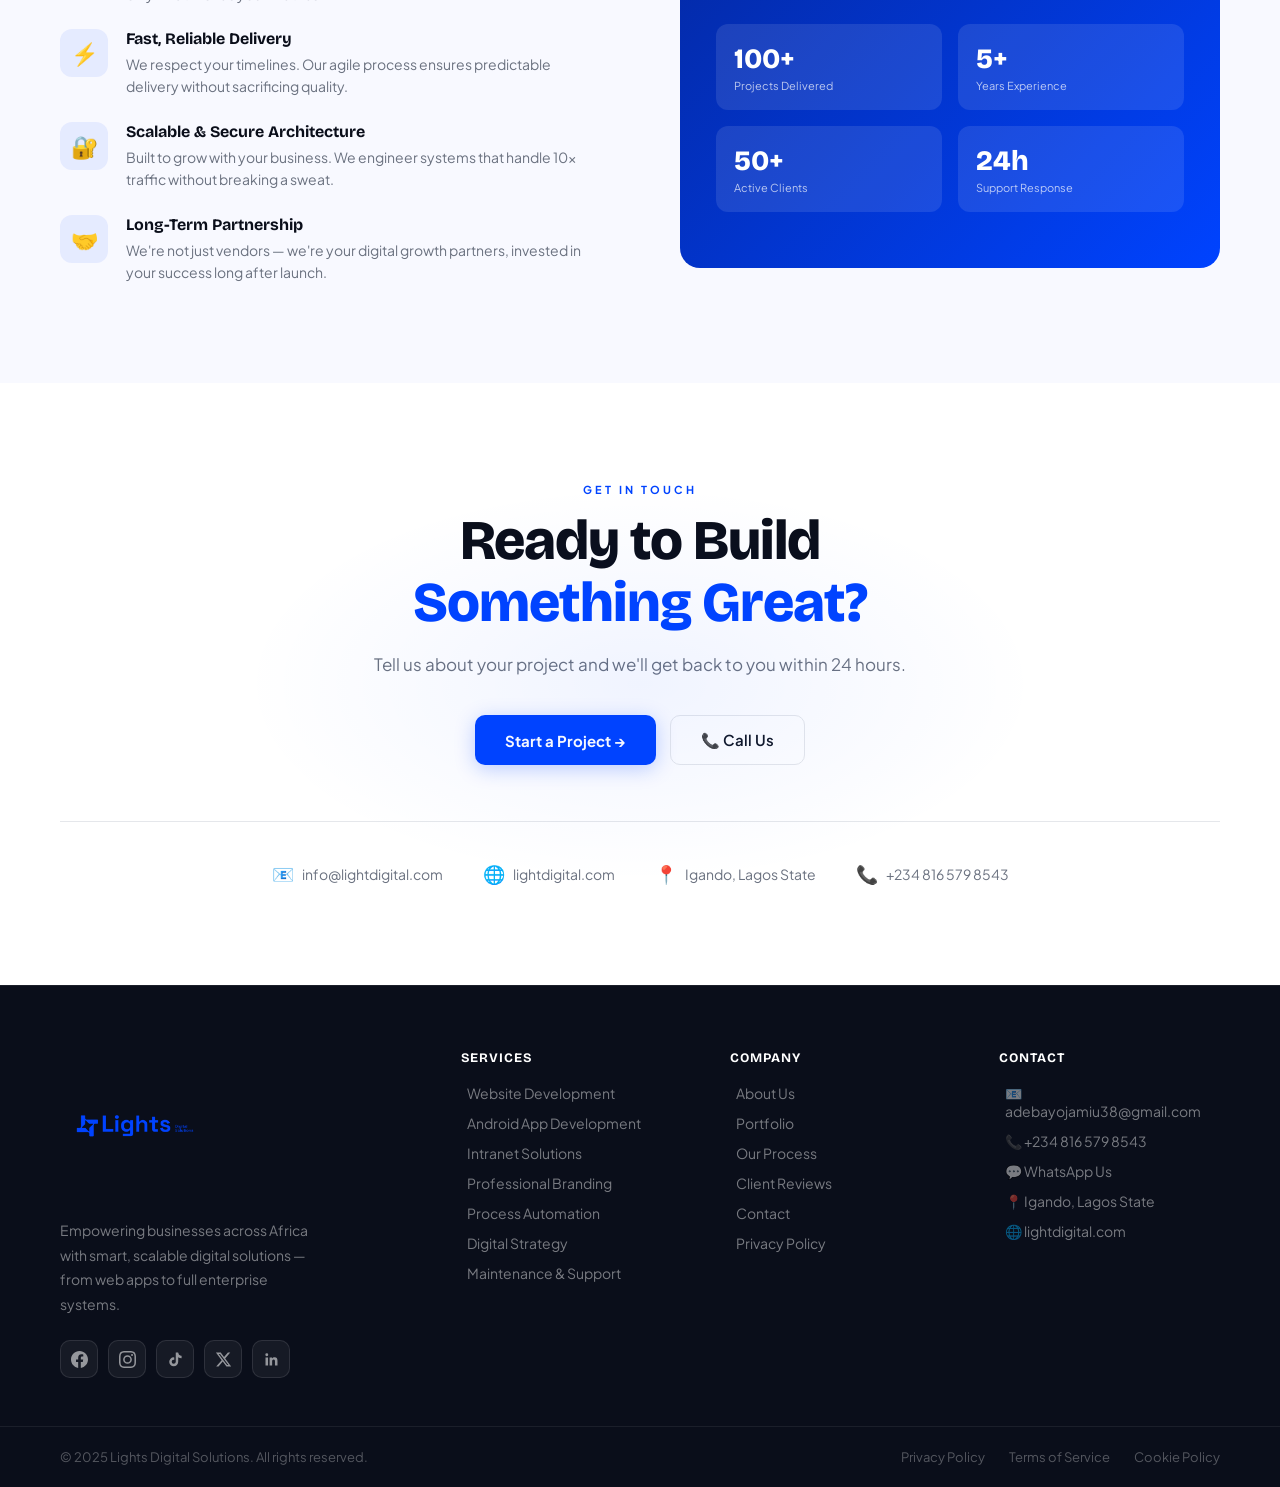
==== commit b2b7c27e: "Fix comment formatting for logo upload section" ====
--- a/index.html
+++ b/index.html
@@ -746,7 +746,7 @@
     <span class="ico ico-close"><svg viewBox="0 0 24 24"><path d="M19 6.41L17.59 5 12 10.59 6.41 5 5 6.41 10.59 12 5 17.59 6.41 19 12 13.41 17.59 19 19 17.59 13.41 12z"/></svg></span>
   </button>
 </div>
-<!-- LOGO UPLOAD -->
+<!-- LOGO UPLOAD  -->
 <input type="file" id="logoUploadInput" accept="image/*" style="display:none">
 <script src="script.js"></script>
 </body>
--- a/styles.css
+++ b/styles.css
@@ -452,6 +452,22 @@
   display: block;
 }
 
+.phone-img {
+  width: 100%;
+  height: 100%;
+
+  object-fit: cover;
+  object-position: top;
+
+  display: block;
+
+  transition: transform 0.35s ease;
+}
+
+.proj-card:hover .phone-img {
+  transform: scale(1.03);
+}
+
 .screen a,
 .pscreen a {
   display: block;
@@ -548,15 +564,51 @@
 
 .proj-thumb {
   width: 100%;
-  height: 420px;
+  height: 520px;
   display: flex;
   align-items: center;
   justify-content: center;
   position: relative;
   overflow: hidden;
 }
+
+.fintrack-bg {
+  background: linear-gradient(135deg, #0f172a 0%, #111827 100%);
+}
+
+.fintrack-device {
+  width: 92%;
+  height: 88%;
+  padding: 12px;
+  background: #0b1220;
+  border: 1px solid rgba(255,255,255,0.06);
+  box-shadow:
+    0 10px 40px rgba(0,0,0,0.35),
+    0 0 0 1px rgba(255,255,255,0.03);
+}
+
+
+
+
+
 .proj-thumb.web { background: linear-gradient(135deg, #EFF6FF 0%, #DBEAFE 100%); }
-.proj-thumb.mobile { background: linear-gradient(135deg, #F5F3FF 0%, #EDE9FE 100%); }
+.proj-thumb.mobile {
+  background:
+    radial-gradient(circle at top right,
+    rgba(239,68,68,0.08),
+    transparent 35%),
+
+    radial-gradient(circle at bottom left,
+    rgba(59,130,246,0.06),
+    transparent 40%),
+
+    linear-gradient(
+      135deg,
+      #f8f5f1 0%,
+      #f3efe8 45%,
+      #ece8df 100%
+    );
+}
 .proj-thumb-inner { width: 100%; height: 100%; display: flex; align-items: center; justify-content: center; position: relative; }
 .proj-thumb-inner::before { content: ''; position: absolute; inset: 0; background: radial-gradient(circle at 60% 40%, rgba(0,67,255,0.1), transparent 70%); }
 .thumb-device { 
@@ -572,7 +624,20 @@
   box-shadow: 0 8px 24px rgba(0,67,255,0.1); 
 }
 .thumb-device .screen { width: 100%; aspect-ratio: 16/9; background: rgba(0,67,255,0.08); border-radius: 6px; display: flex; align-items: center; justify-content: center; font-size: 28px; }
-.thumb-phone { width: 26%; max-width: 100px; background: white; border: 1px solid rgba(0,67,255,0.1); border-radius: 16px; padding: 8px; position: relative; z-index: 1; margin-left: -20px; box-shadow: 0 8px 24px rgba(0,67,255,0.1); }
+.thumb-phone {
+  width: 72%;
+  max-width: 240px;
+  background: #1e293b;
+  border-radius: 30px;
+  border: 1px solid rgba(255,255,255,0.35);
+  backdrop-filter: blur(10px);
+  padding: 8px;
+  position: relative;
+  z-index: 1;
+  box-shadow:
+    0 12px 32px rgba(0,0,0,0.22),
+    inset 0 0 0 1px rgba(255,255,255,0.05);
+}
 .thumb-phone .pscreen { width: 100%; aspect-ratio: 9/16; background: rgba(0,67,255,0.08); border-radius: 8px; display: flex; align-items: center; justify-content: center; font-size: 18px; }
 .proj-info { padding: 20px 22px; }
 .proj-tag { display: inline-block; padding: 3px 10px; border-radius: 4px; font-size: 10px; font-weight: 700; letter-spacing: 0.8px; text-transform: uppercase; margin-bottom: 8px; }
@@ -749,102 +814,307 @@
   .cta-section { padding: 72px 24px; }
 }
 
+/* ───────────────── MOBILE RESPONSIVE FIXES ───────────────── */
+
 @media (max-width: 768px) {
+
+  /* NAVBAR */
+  nav {
+    padding: 0 20px;
+  }
+
+  .brand-icon {
+    width: 110px;
+    height: auto;
+  }
+
+  .nav-cta {
+    display: none;
+  }
 
   .menu-toggle {
     display: block;
     margin-left: auto;
+    z-index: 1001;
   }
 
   .nav-links {
     position: absolute;
-    top: 72px;
+    top: 70px;
     left: 0;
     right: 0;
+
     background: white;
+
     flex-direction: column;
+    gap: 20px;
+
     padding: 24px;
+
     display: none;
+
     border-bottom: 1px solid var(--border);
-    box-shadow: 0 10px 30px rgba(0,0,0,0.08);
+    box-shadow: 0 12px 30px rgba(0,0,0,0.08);
   }
 
   .nav-links.active {
     display: flex;
   }
 
-  .nav-cta {
-    display: none;
-  }
-
-  nav {
-    padding: 0 20px;
-  }
-
-  .brand-icon {
-    width: 100px;
-    height: auto;
-  }
-
+
+  /* HERO */
   .hero {
-    grid-template-columns: 1fr;
-    padding: 110px 20px 40px;
-    gap: 30px;
+    display: flex;
+    flex-direction: column;
+
+    padding: 110px 20px 50px;
+    gap: 36px;
+
     min-height: auto;
+    overflow: hidden;
+  }
+
+
+  .hero-left,
+  .hero-right {
+    width: 100%;
+    min-width: 0;
+  }
+
+  .hero-badge {
+    font-size: 11px;
+    padding: 6px 14px;
+    margin-bottom: 22px;
   }
 
   .hero h1 {
-    font-size: 21px;
-    line-height: 1.05;
-    letter-spacing: -1px;
-    margin-bottom: 16px;
-  }
-
-  .hero p {
-  font-size: 15px;
-  line-height: 1.7;
-  max-width: 100%;
-  margin-bottom: 24px;
-}
+    font-size: clamp(42px, 11vw, 58px);
+
+    line-height: 0.95;
+    letter-spacing: -2px;
+
+    margin-bottom: 18px;
+
+    word-break: break-word;
+    overflow-wrap: break-word;
+  }
+
+   .hero p {
+    font-size: 16px;
+    line-height: 1.7;
+
+    width: 100%;
+    max-width: 100%;
+
+    margin-bottom: 26px;
+  }
 
   .hero-btns {
-    gap: 10px;
-    margin-bottom: 32px;
-  }
-
-  .hero-left,
-.hero-right {
-  overflow: hidden;
-}
+    display: flex;
+    flex-direction: column;
+
+    width: 100%;
+
+    gap: 14px;
+
+    margin-bottom: 34px;
+  }
+
+   .hero-btns a {
+    width: 100%;
+    justify-content: center;
+    text-align: center;
+  }
 
   .btn-primary,
   .btn-outline {
-    padding: 12px 20px;
-    font-size: 14px;
-  }
-
-  .hero-right {
     width: 100%;
+    justify-content: center;
+    text-align: center;
+  }
+
+  .hero-stats {
+    width: 100%;
+
+    display: grid;
+    grid-template-columns: repeat(3, 1fr);
+
+    gap: 14px;
+  }
+
+   .stat-divider {
+    display: none;
+  }
+
+  .stat-num {
+    font-size: 24px;
+  }
+
+  .stat-label {
+    font-size: 11px;
+    line-height: 1.4;
   }
 
   .carousel-wrapper {
+    width: 100%;
     max-width: 100%;
   }
 
+  .carousel-main {
+    width: 100%;
+  }
+
   .carousel-viewport {
+    height: auto;
+    min-height: 240px;
+  }
+
+  .hero-float-1,
+  .hero-float-2 {
+    display: none;
+  }
+
+
+  /* SECTIONS */
+  section {
+    padding: 80px 20px;
+  }
+
+  .section-title {
+    font-size: 34px;
+  }
+
+
+  /* PROJECT GRID */
+  .projects-grid {
+    grid-template-columns: 1fr;
+  }
+
+  .proj-card.wide,
+  .proj-card.narrow,
+  .proj-card.third,
+  .proj-card.full {
+    grid-column: span 1;
+  }
+
+  /* TEXT AREA */
+  .proj-info {
+    padding: 22px 18px;
+  }
+
+  .proj-info h3 {
+    font-size: 26px;
+  }
+
+  .proj-info p {
+    font-size: 15px;
+    line-height: 1.7;
+  }
+
+   /* WEB PROJECTS */
+  .proj-thumb.web {
     height: 260px;
-  }
-
-  .hero-stats {
-    gap: 20px;
-  }
-
-  .stat-num {
-    font-size: 28px;
-  }
-
-}
-
+    padding: 14px;
+  }
+
+  /* WEB MOCKUP */
+  .thumb-device {
+    width: 100%;
+    height: 100%;
+    padding: 8px;
+    border-radius: 12px;
+  }
+
+  .thumb-device .screen {
+    width: 100%;
+    height: 100%;
+    min-height: unset;
+    border-radius: 8px;
+    overflow: hidden;
+  }
+
+
+  /* MOBILE MOCKUP */
+  .thumb-phone {
+  width: 58%;
+  max-width: 190px;
+  height: auto;
+  border-radius: 28px;
+  overflow: hidden;
+}
+
+.thumb-phone .pscreen {
+  width: 100%;
+
+  aspect-ratio: 9 / 16;
+  height: auto;
+}
+
+.proj-thumb.mobile {
+  height: 340px;
+  padding: 20px 0;
+}
+
+.screen-img {
+    width: 100%;
+    height: 100%;
+    object-fit: cover;
+    object-position: top;
+  }
+
+
+  /* IMAGES */
+  .screen-img,
+  .phone-img {
+    width: 100%;
+    height: 100%;
+    object-fit: cover;
+    object-position: top center;
+  }
+
+
+  /* ABOUT */
+  .about-layout {
+    grid-template-columns: 1fr;
+    gap: 40px;
+  }
+
+  .mvp-grid {
+    grid-template-columns: 1fr;
+  }
+
+
+  /* SERVICES */
+  .services-grid {
+    grid-template-columns: 1fr;
+  }
+
+
+  /* TESTIMONIALS */
+  .testimonials-grid {
+    grid-template-columns: 1fr;
+  }
+
+
+  /* WHY SECTION */
+  .why-grid {
+    grid-template-columns: 1fr;
+  }
+
+
+  /* FOOTER */
+  .footer-top {
+    grid-template-columns: 1fr;
+    gap: 40px;
+  }
+
+  .footer-bottom {
+    flex-direction: column;
+    gap: 16px;
+    text-align: center;
+  }
+
+}
 
 
 /* FCW */
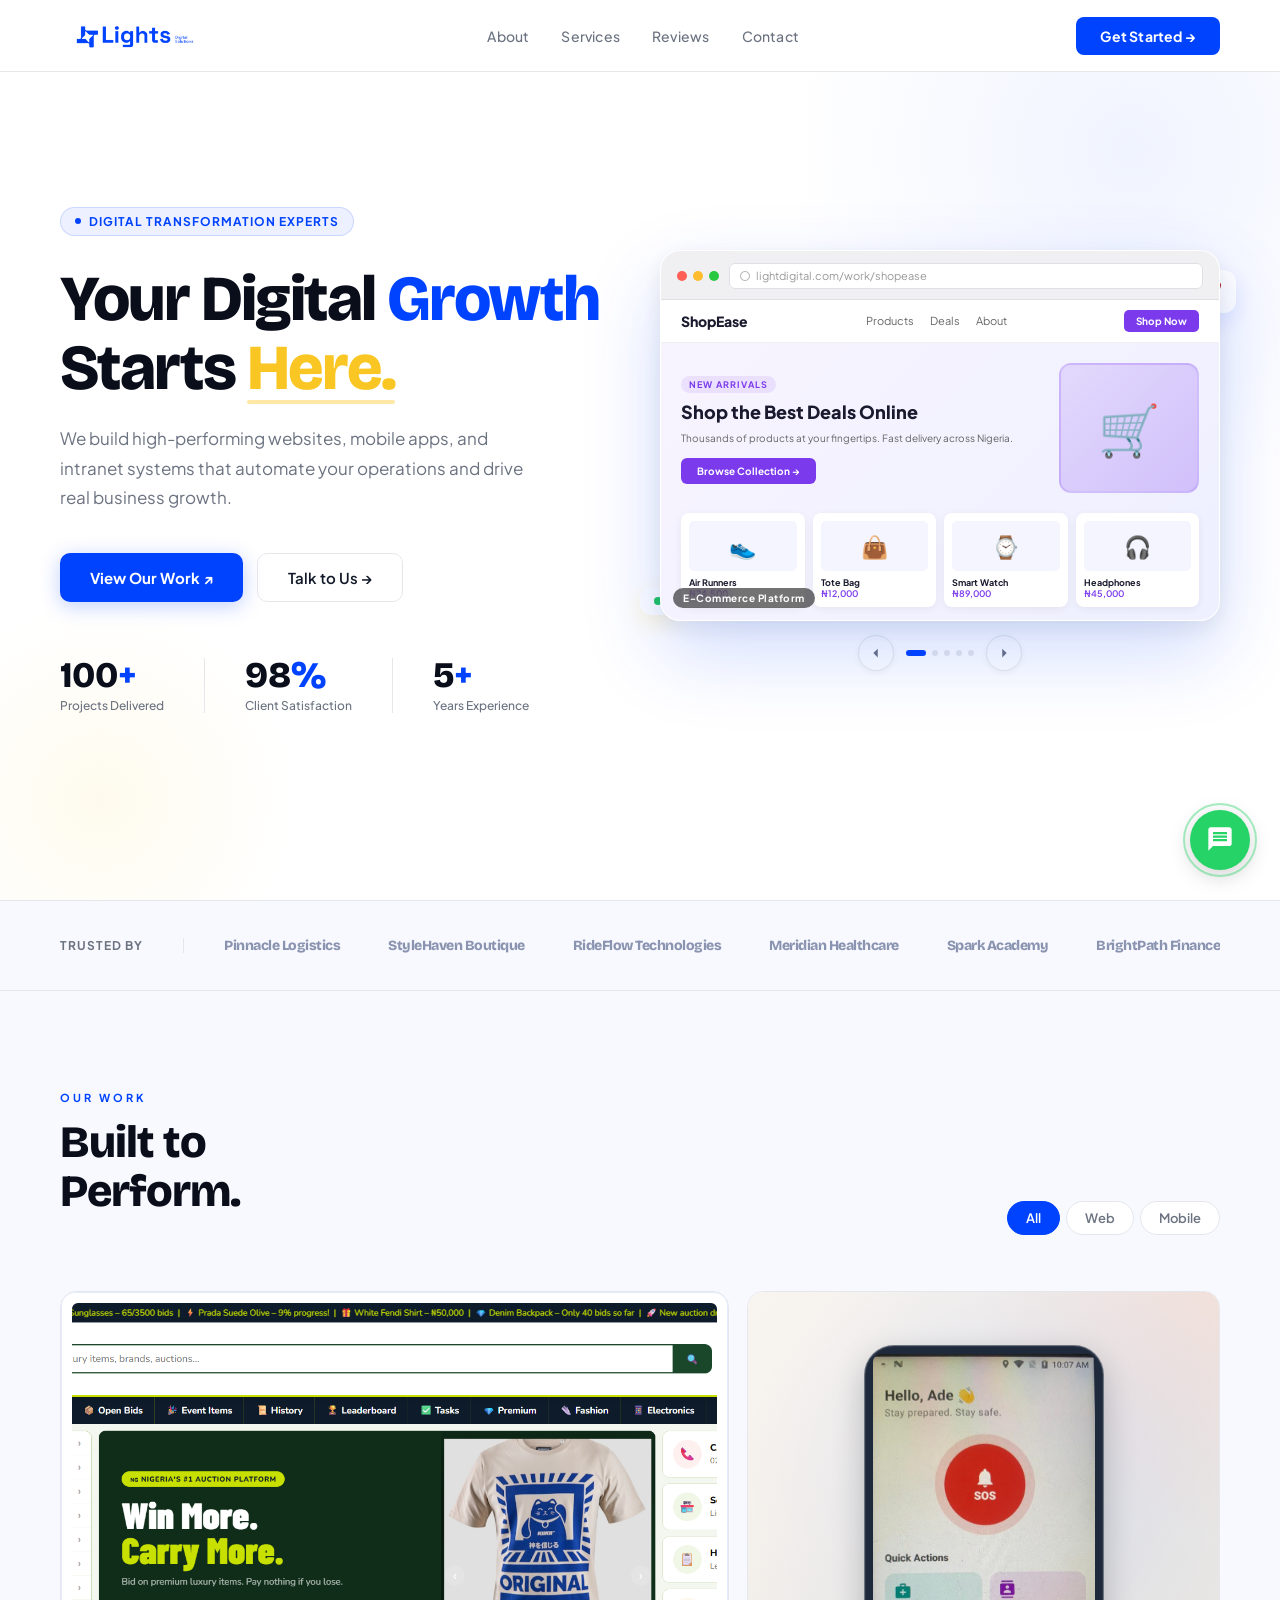
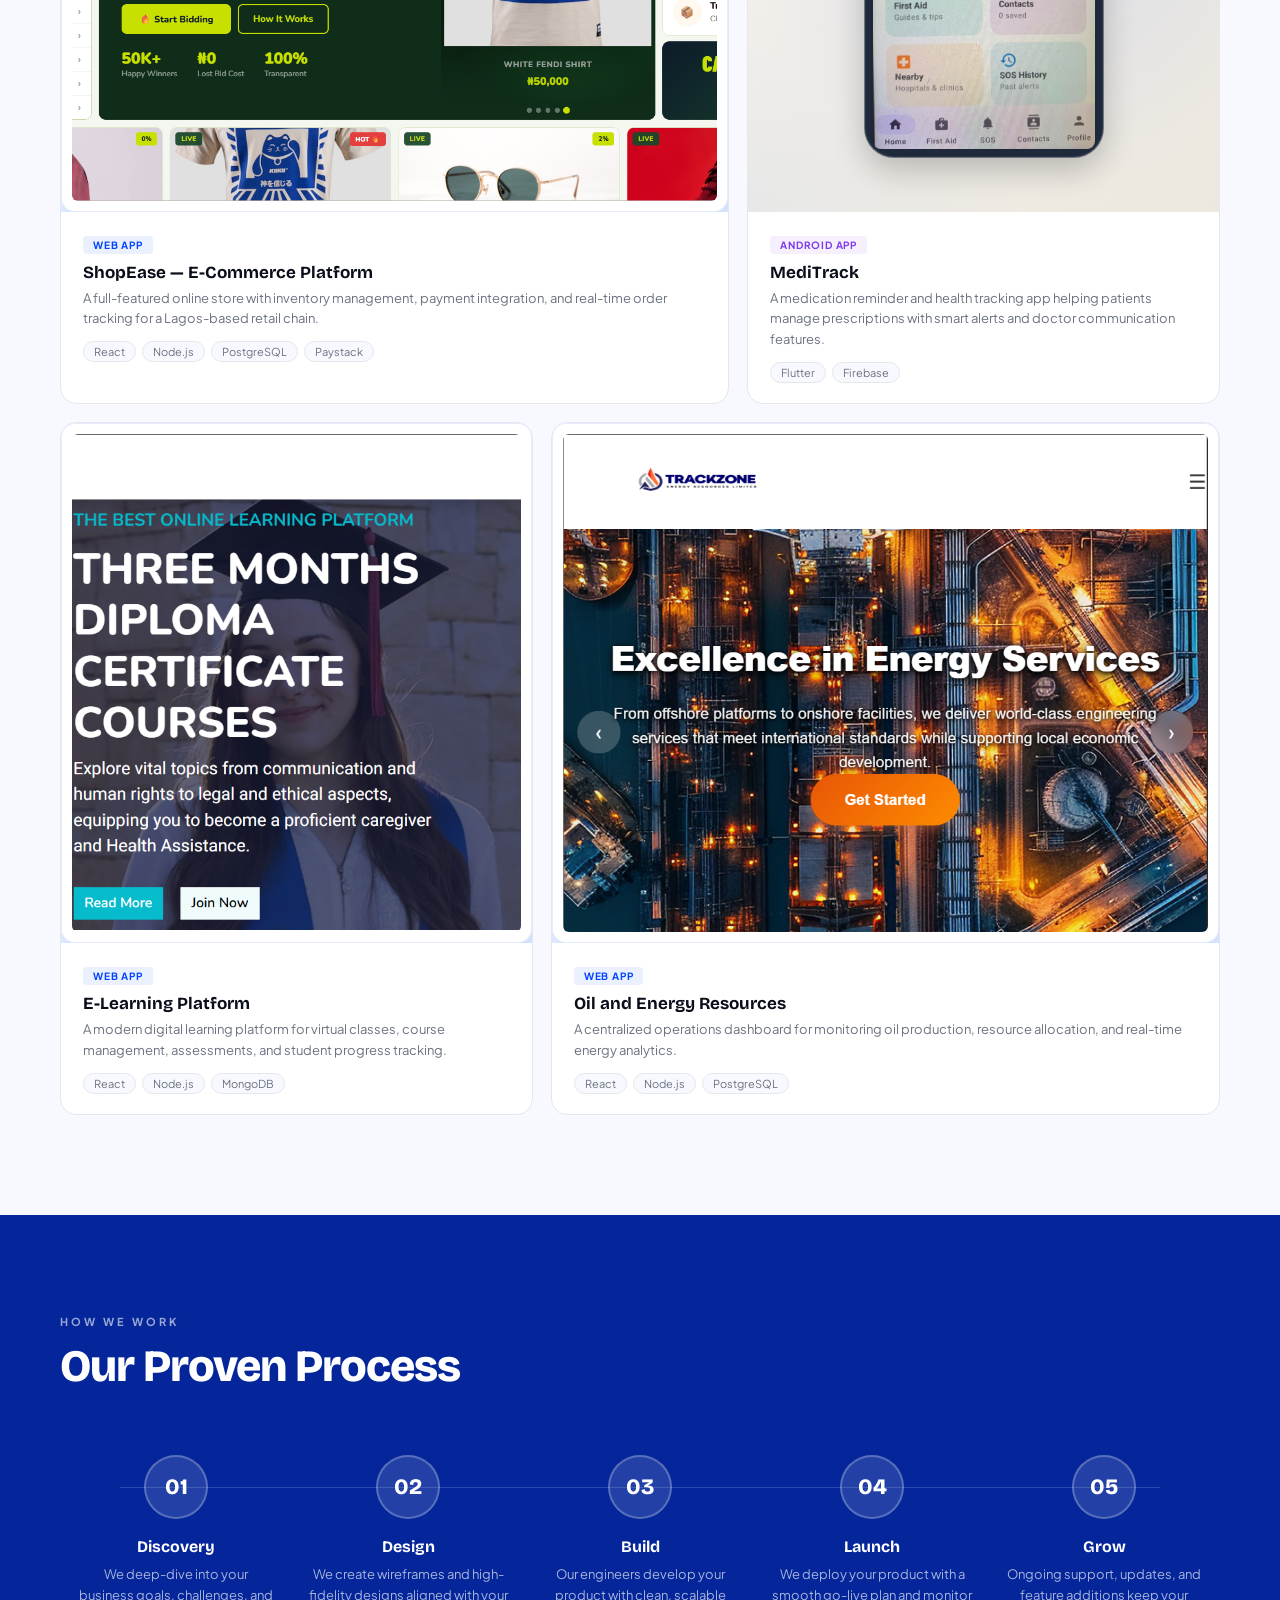
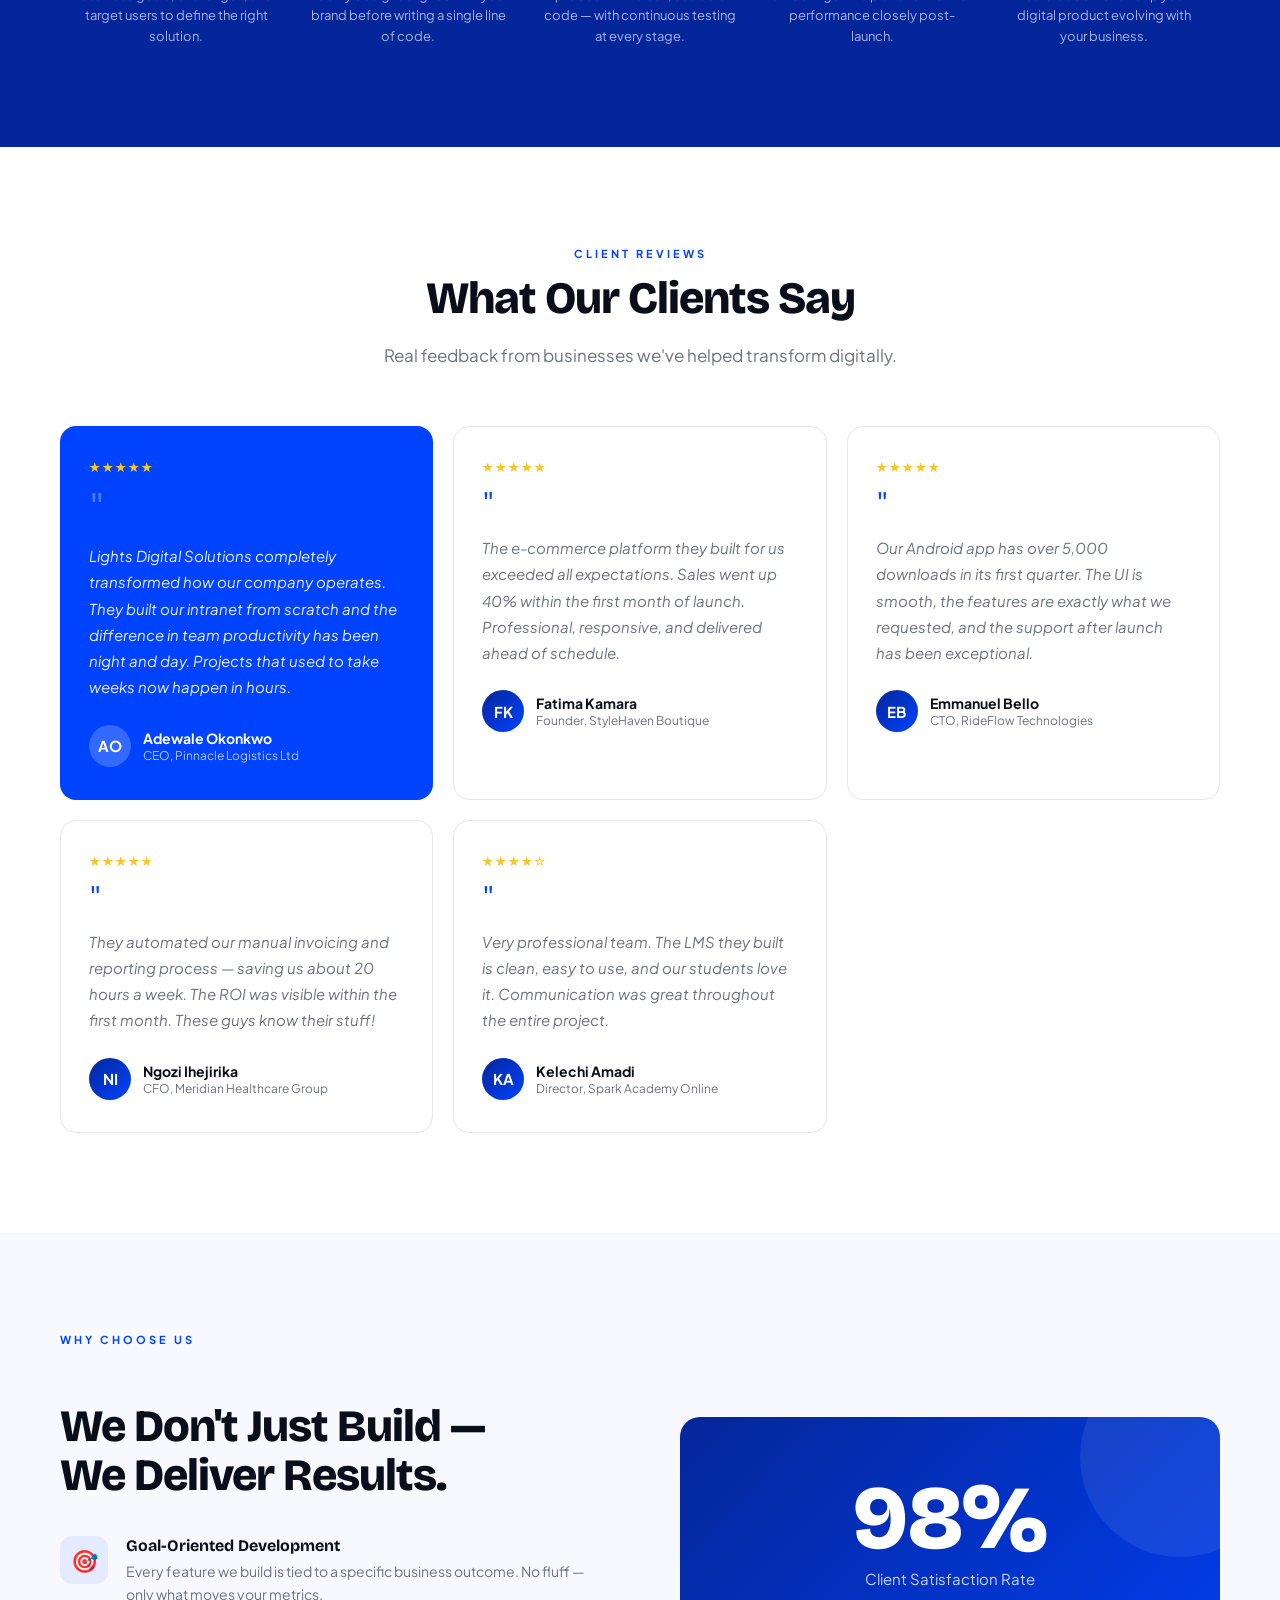
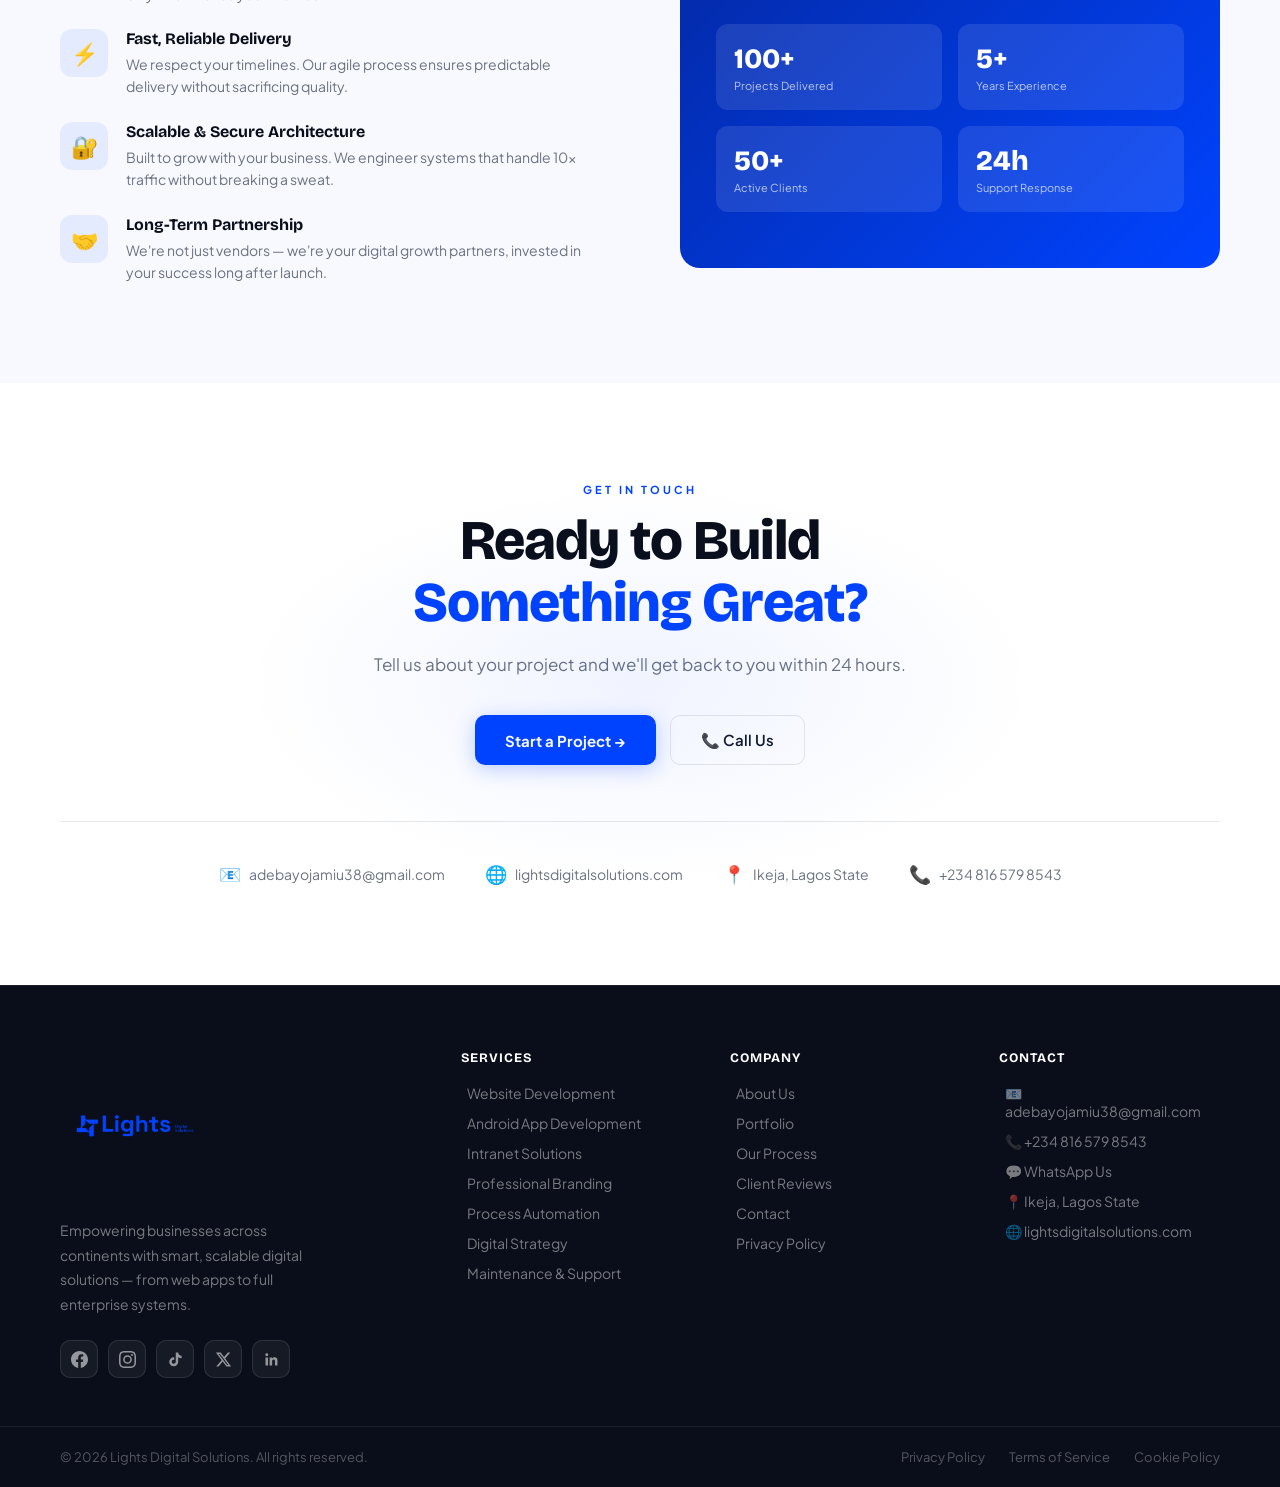
==== commit 9506a932: "Update index.html" ====
--- a/index.html
+++ b/index.html
@@ -49,7 +49,7 @@
     <h1 class="fade-in delay-1">Your Digital <span class="accent">Growth</span> Starts <span class="yellow">Here.</span></h1>
     <p class="fade-in delay-2">We build high-performing websites, mobile apps, and intranet systems that automate your operations and drive real business growth.</p>
     <div class="hero-btns fade-in delay-3">
-      <a href="portfolio.html" class="btn-primary">View Our Work ↗</a>
+      <a href="services.html" class="btn-primary">View Our Work ↗</a>
       <a href="contact.html" class="btn-outline">Talk to Us →</a>
     </div>
     <div class="hero-stats fade-in delay-4">
@@ -623,13 +623,13 @@
   <h2 class="section-title">Ready to Build<br><span style="color:var(--secondary);">Something Great?</span></h2>
   <p>Tell us about your project and we'll get back to you within 24 hours.</p>
   <div class="cta-btns">
-    <a href="mailto:info@lightdigital.com" class="btn-primary">Start a Project →</a>
+    <a href="mailto:adebayojamiu38@gmail.com" class="btn-primary">Start a Project →</a>
     <a href="tel:+2348165798543" class="btn-outline">📞 Call Us</a>
   </div>
   <div class="contact-strip">
-    <div class="contact-item"><span>📧</span><span>info@lightdigital.com</span></div>
-    <div class="contact-item"><span>🌐</span><span>lightdigital.com</span></div>
-    <div class="contact-item"><span>📍</span><span>Igando, Lagos State</span></div>
+    <div class="contact-item"><span>📧</span><span>adebayojamiu38@gmail.com</span></div>
+    <div class="contact-item"><span>🌐</span><span>lightsdigitalsolutions.com</span></div>
+    <div class="contact-item"><span>📍</span><span>Ikeja, Lagos State</span></div>
     <div class="contact-item"><span>📞</span><span>+234 816 579 8543</span></div>
   </div>
 </section>
@@ -643,7 +643,7 @@
       <a href="#home" class="logo-mark">
         <img id="siteLogoFooter" class="brand-icon" src="images/brand_logo.png" alt="Lights Digital Solutions"/>
       </a>
-      <p class="footer-brand-desc">Empowering businesses across Africa with smart, scalable digital solutions — from web apps to full enterprise systems.</p>
+      <p class="footer-brand-desc">Empowering businesses across continents with smart, scalable digital solutions — from web apps to full enterprise systems.</p>
       <div class="footer-social-row">
 
         <!-- Facebook -->
@@ -710,15 +710,15 @@
         <a href="mailto:adebayojamiu38@gmail.com">📧 adebayojamiu38@gmail.com</a>
         <a href="tel:+2348165798543">📞 +234 816 579 8543</a>
         <a href="https://wa.me/2348165798543" target="_blank" rel="noopener">💬 WhatsApp Us</a>
-        <a href="#">📍 Igando, Lagos State</a>
-        <a href="#">🌐 lightdigital.com</a>
+        <a href="#">📍 Ikeja, Lagos State</a>
+        <a href="#">🌐 lightsdigitalsolutions.com</a>
       </div>
     </div>
 
   </div>
 
   <div class="footer-bottom">
-    <div class="footer-copy">© 2025 Lights Digital Solutions. All rights reserved.</div>
+    <div class="footer-copy">© 2026 Lights Digital Solutions. All rights reserved.</div>
     <div class="footer-bottom-links">
       <a href="#">Privacy Policy</a>
       <a href="#">Terms of Service</a>
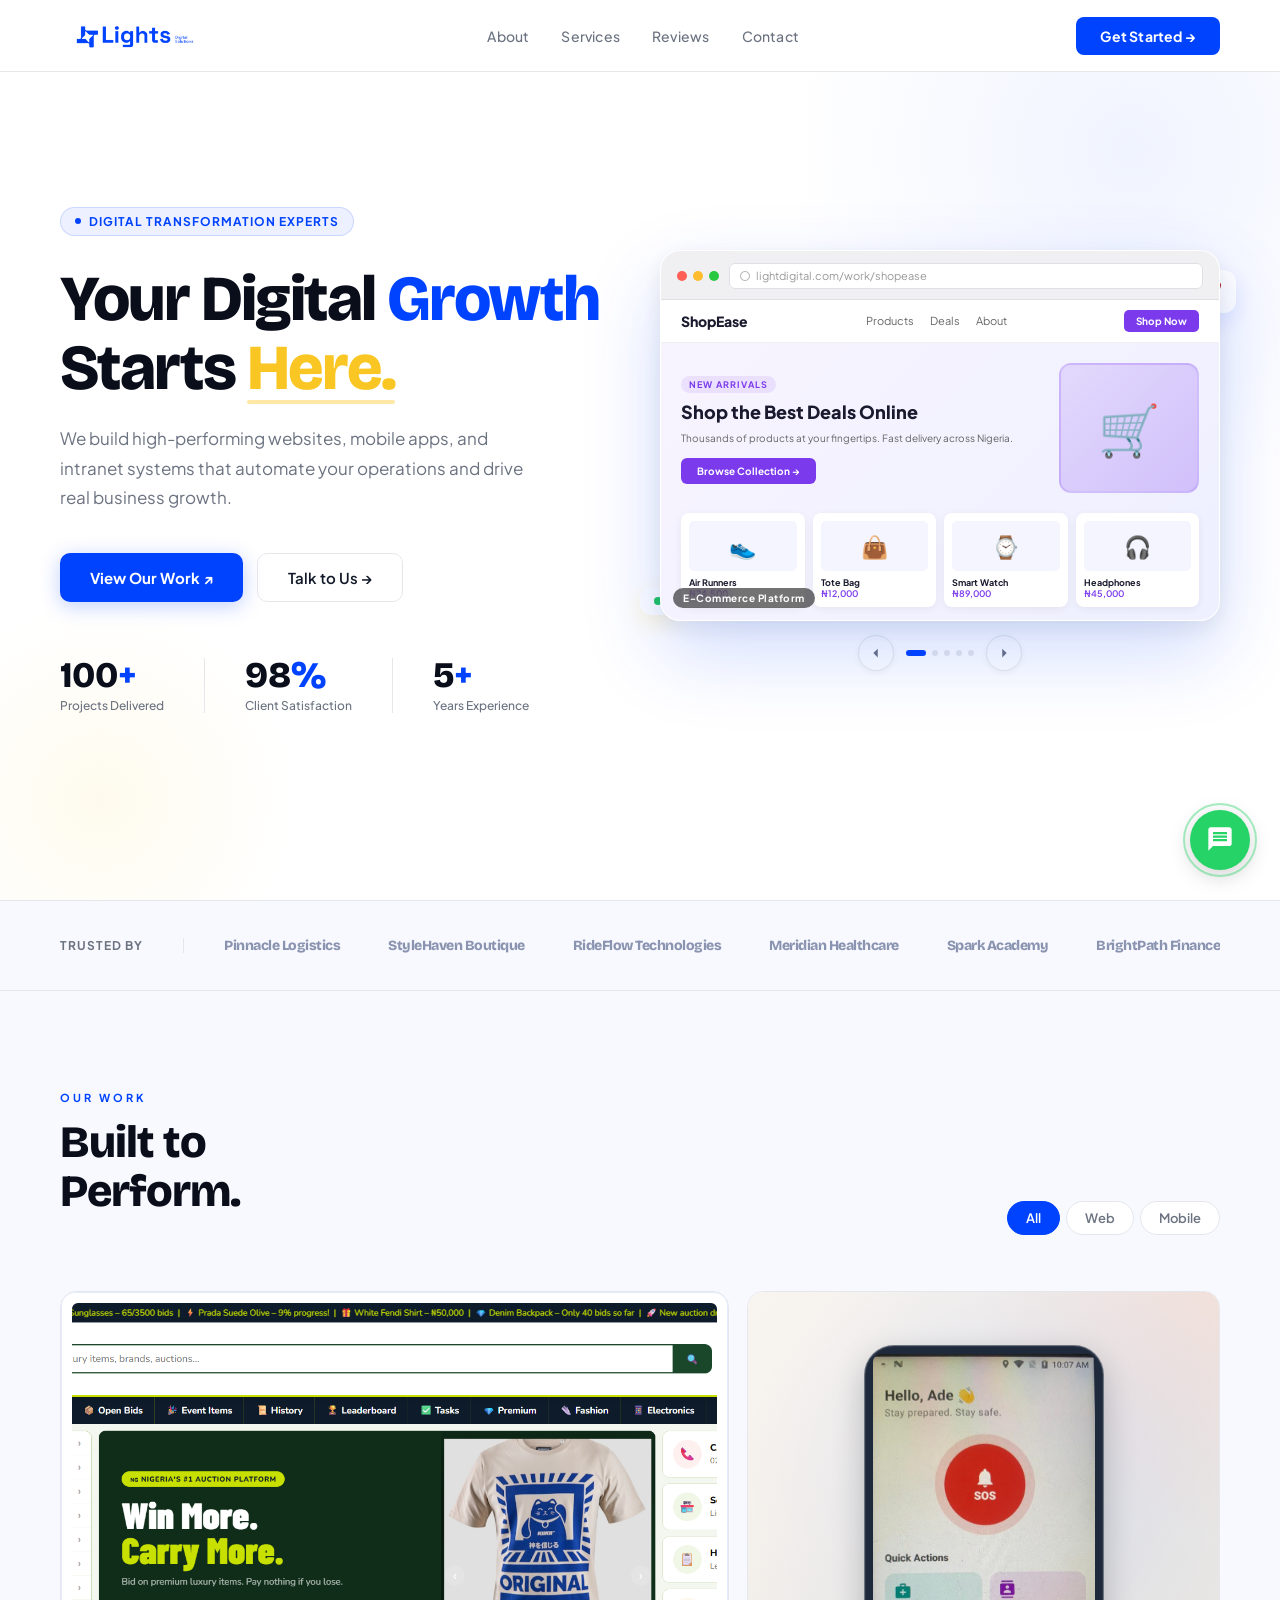
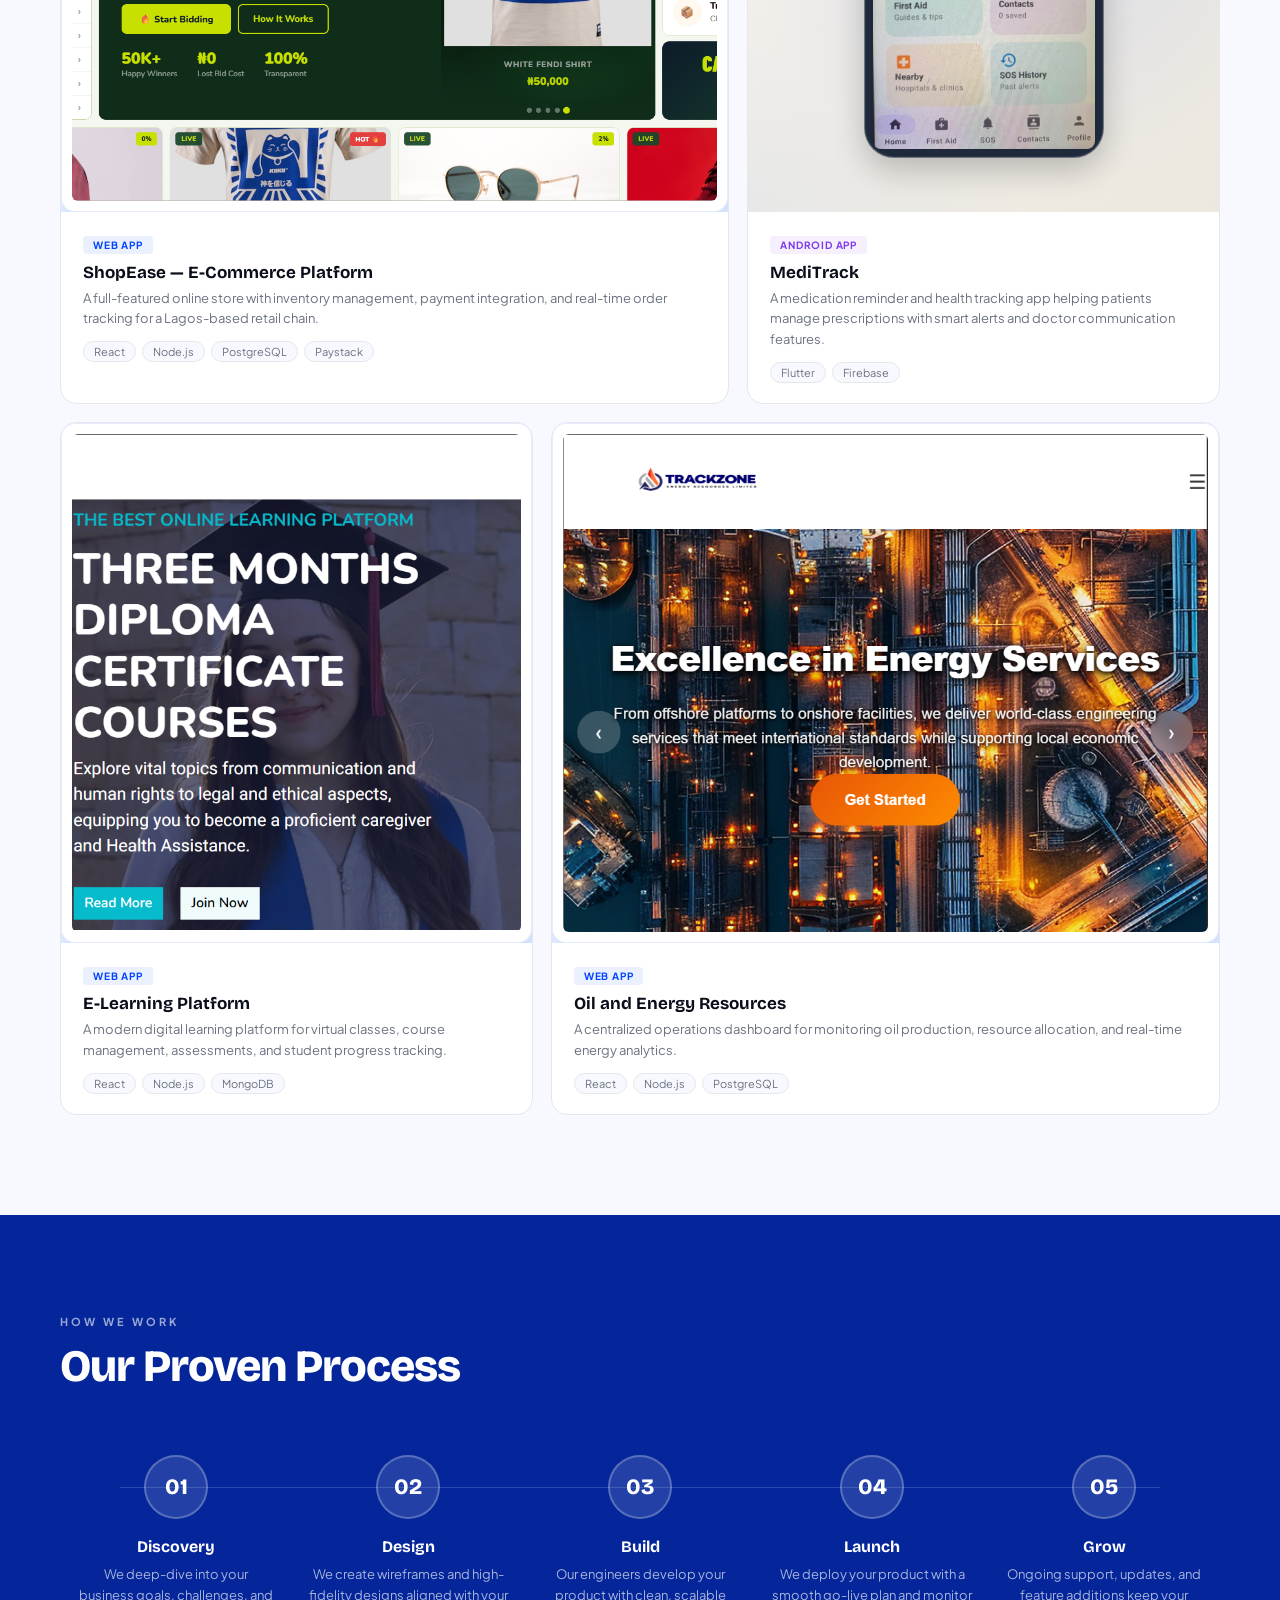
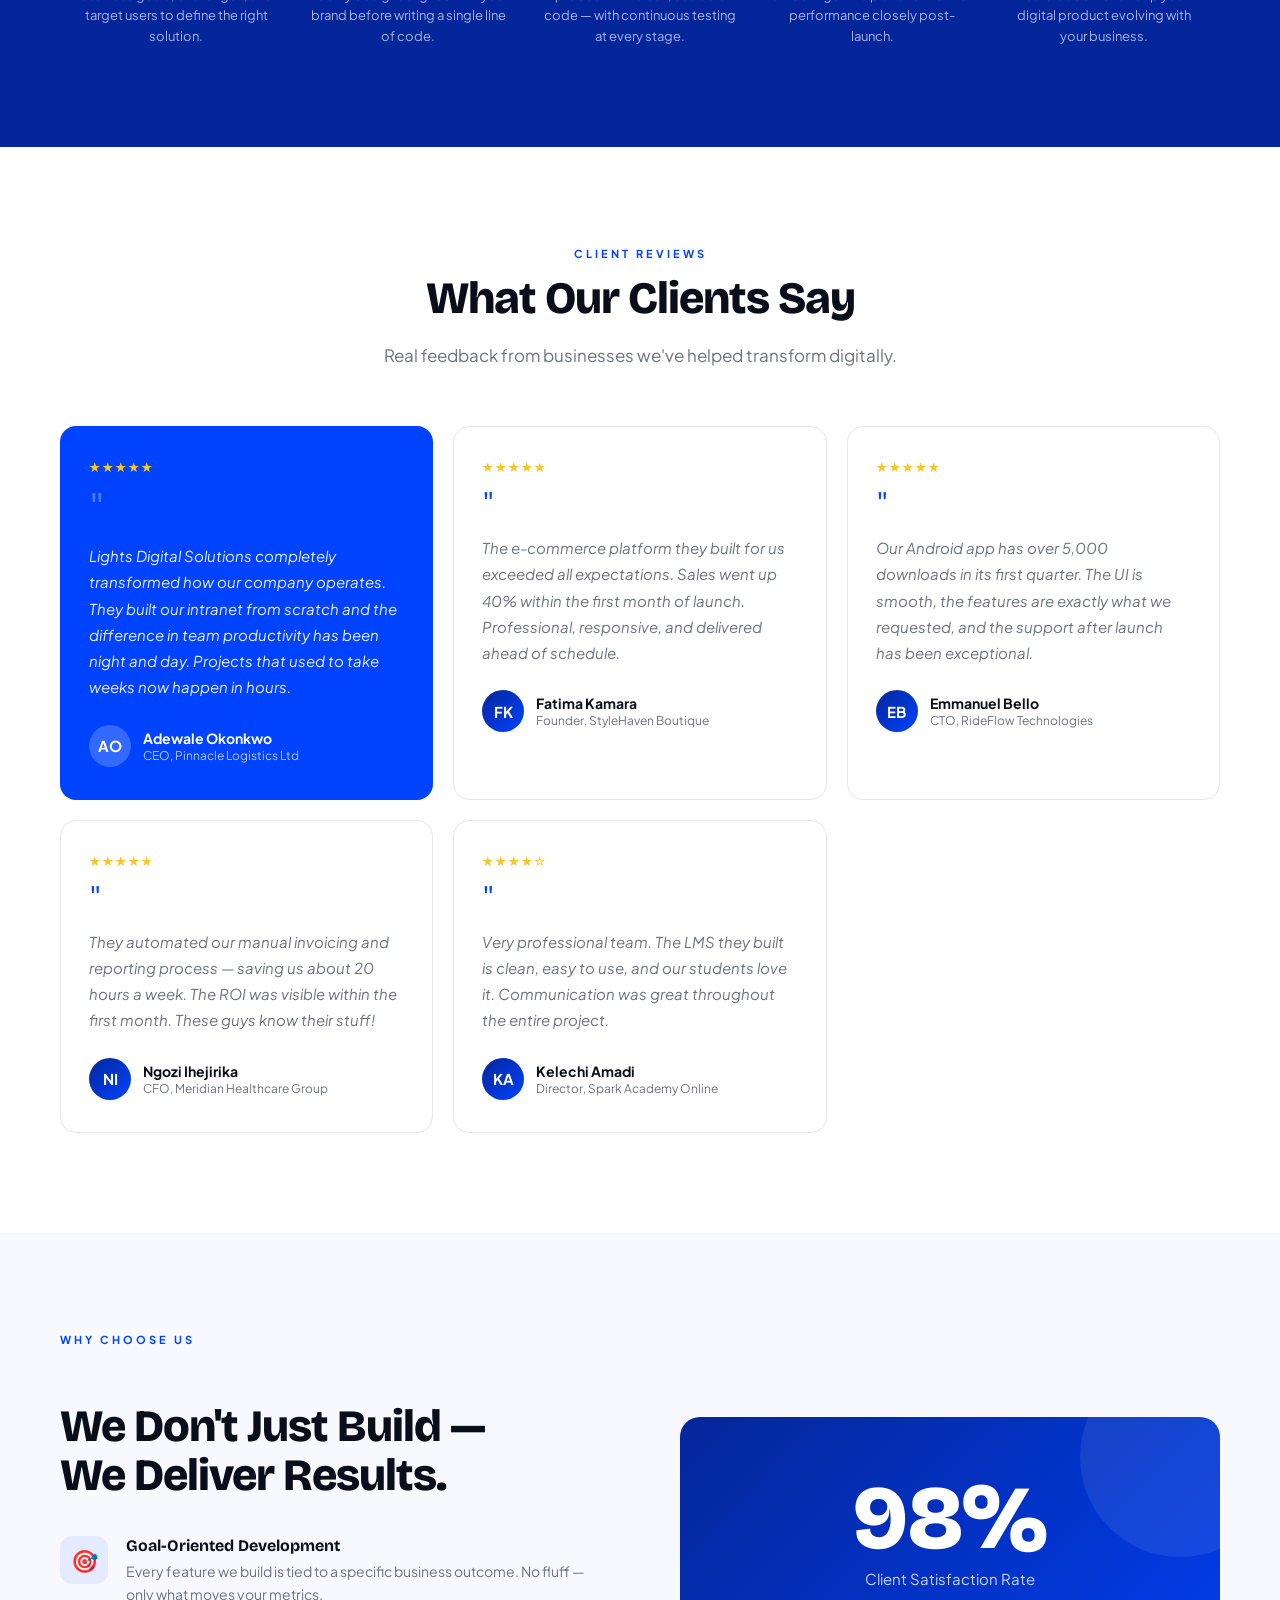
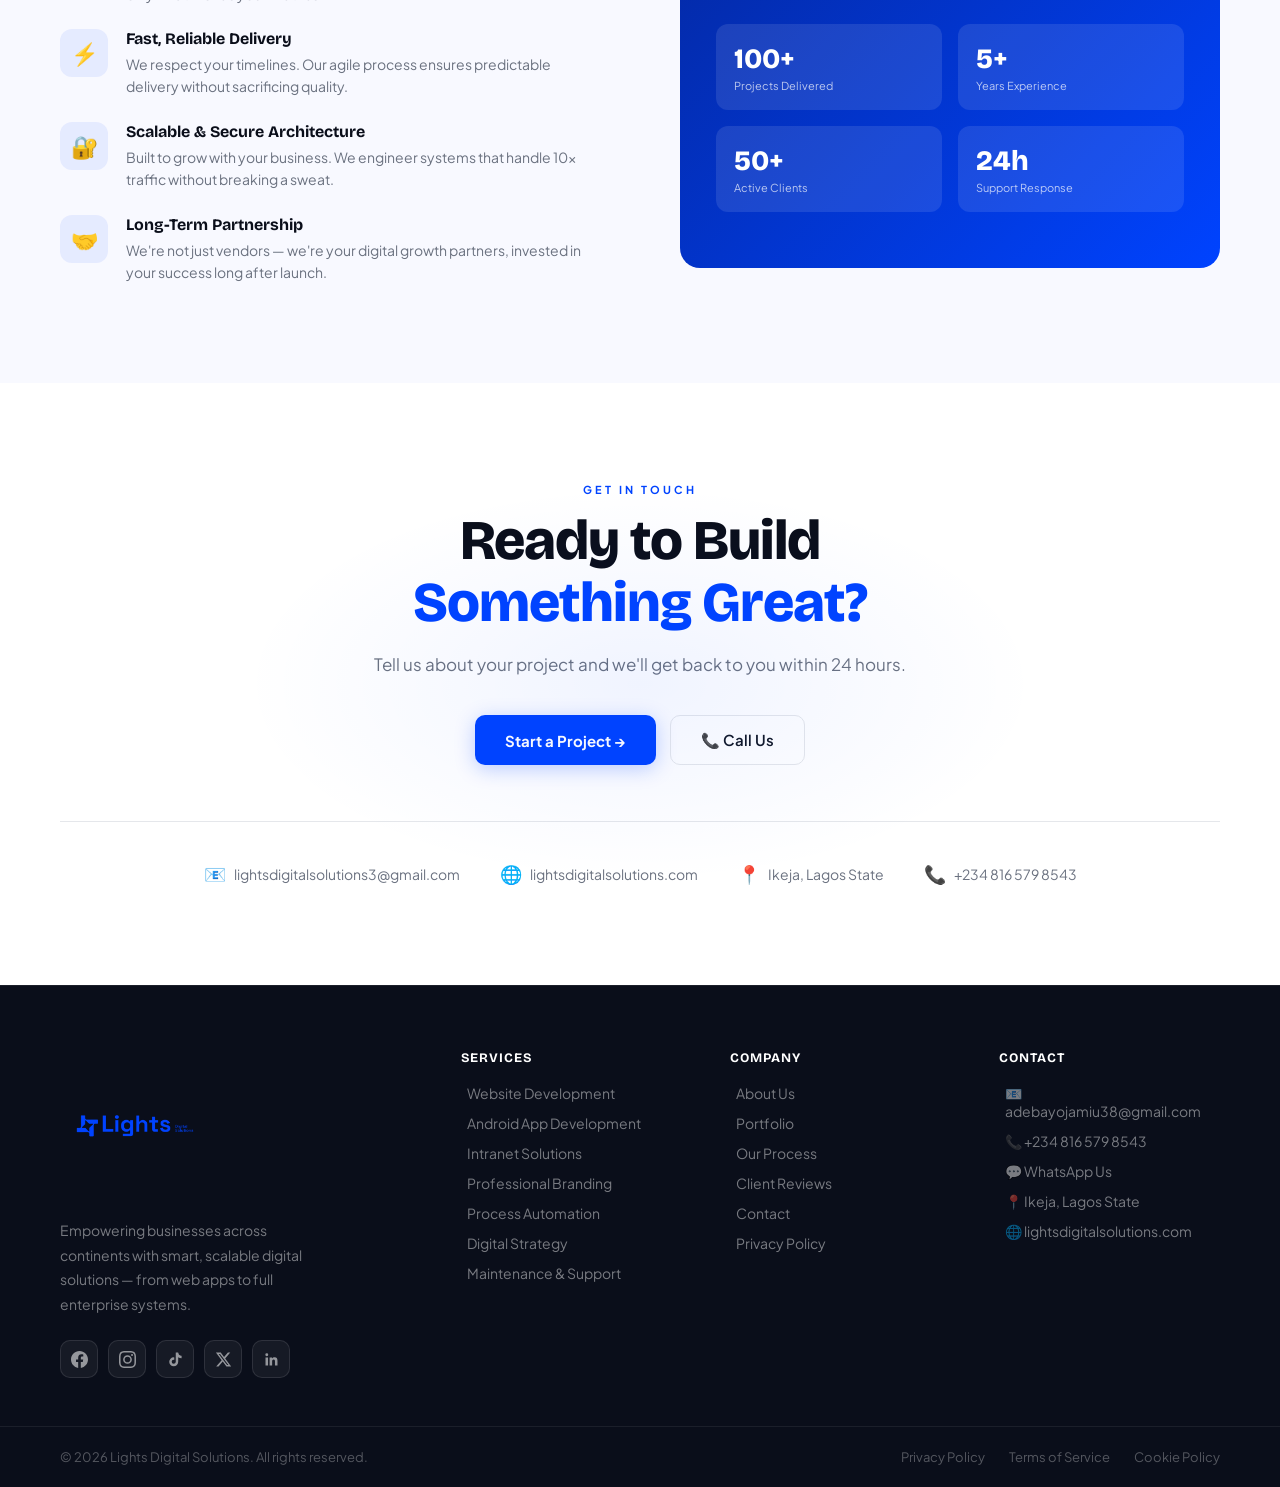
==== commit 32bb5cfa: "Refactor site with reusable components and update About page" ====
--- a/index.html
+++ b/index.html
@@ -25,335 +25,12 @@
 <body>
 
 <!-- NAV -->
+ <div id="header"> </div>
 
-<nav id="mainNav">
-  <a href="index.html" class="logo-mark">
-    <img id="siteLogo" class="brand-icon" src="images/brand_logo.png" alt="Lights Digital Solutions"/>
-  </a>
-   <button class="menu-toggle" id="menuToggle">
-  ☰
-  </button>
-  <ul class="nav-links">
-    <li><a href="about.html">About</a></li>
-    <li><a href="services.html">Services</a></li>
-    <li><a href="testimonials.html">Reviews</a></li>
-    <li><a href="contact.html">Contact</a></li>
-  </ul>
-  <button class="nav-cta" onclick="document.getElementById('contact').scrollIntoView({behavior:'smooth'})">Get Started →</button>
-</nav>
+
 
 <!-- HERO -->
-<section class="hero" id="home">
-  <div class="hero-left">
-    <div class="hero-badge fade-in"><span class="dot"></span> Digital Transformation Experts</div>
-    <h1 class="fade-in delay-1">Your Digital <span class="accent">Growth</span> Starts <span class="yellow">Here.</span></h1>
-    <p class="fade-in delay-2">We build high-performing websites, mobile apps, and intranet systems that automate your operations and drive real business growth.</p>
-    <div class="hero-btns fade-in delay-3">
-      <a href="services.html" class="btn-primary">View Our Work ↗</a>
-      <a href="contact.html" class="btn-outline">Talk to Us →</a>
-    </div>
-    <div class="hero-stats fade-in delay-4">
-      <div>
-        <div class="stat-num">100<span>+</span></div>
-        <div class="stat-label">Projects Delivered</div>
-      </div>
-      <div class="stat-divider"></div>
-      <div>
-        <div class="stat-num">98<span>%</span></div>
-        <div class="stat-label">Client Satisfaction</div>
-      </div>
-      <div class="stat-divider"></div>
-      <div>
-        <div class="stat-num">5<span>+</span></div>
-        <div class="stat-label">Years Experience</div>
-      </div>
-    </div>
-  </div>
-
-  <!-- HERO RIGHT: CAROUSEL -->
-  <div class="hero-right fade-in delay-5">
-    <!-- Floating badges -->
-    <div class="hero-float-1">
-      <span style="font-size:18px;">🚀</span>
-    </div>
-    <div class="hero-float-2">
-      <span class="float-dot" style="background:#22c55e;"></span>
-    </div>
-
-    <div class="carousel-wrapper">
-      <div class="carousel-main">
-        <!-- Browser Chrome -->
-        <div class="browser-chrome">
-          <div class="chrome-dots">
-            <div class="chrome-dot red"></div>
-            <div class="chrome-dot yellow"></div>
-            <div class="chrome-dot green"></div>
-          </div>
-          <div class="chrome-bar">
-            <svg viewBox="0 0 16 16"><path d="M8 0C3.6 0 0 3.6 0 8s3.6 8 8 8 8-3.6 8-8-3.6-8-8-8zm0 14.4C4.5 14.4 1.6 11.5 1.6 8S4.5 1.6 8 1.6 14.4 4.5 14.4 8 11.5 14.4 8 14.4z"/></svg>
-            <span id="carouselUrl">lightdigital.com/work/shopease</span>
-          </div>
-        </div>
-
-        <!-- Slides -->
-        <div class="carousel-viewport">
-          <div class="carousel-track" id="carouselTrack">
-
-            <!-- Slide 1: E-Commerce -->
-            <div class="carousel-slide slide-ecom">
-              <div class="slide-nav-bar">
-                <div class="slide-nav-logo">ShopEase</div>
-                <div class="slide-nav-links">
-                  <span class="slide-nav-link">Products</span>
-                  <span class="slide-nav-link">Deals</span>
-                  <span class="slide-nav-link">About</span>
-                </div>
-                <div class="slide-nav-cta">Shop Now</div>
-              </div>
-              <div class="slide-hero-area">
-                <div class="slide-hero-text">
-                  <div class="slide-badge">NEW ARRIVALS</div>
-                  <div class="slide-h">Shop the Best Deals Online</div>
-                  <div class="slide-p">Thousands of products at your fingertips. Fast delivery across Nigeria.</div>
-                  <div class="slide-btn">Browse Collection →</div>
-                </div>
-                <div class="slide-hero-img">🛒</div>
-              </div>
-              <div class="slide-products">
-                <div class="slide-product">
-                  <div class="slide-product-img">👟</div>
-                  <div class="slide-product-name">Air Runners</div>
-                  <div class="slide-product-price">₦24,500</div>
-                </div>
-                <div class="slide-product">
-                  <div class="slide-product-img">👜</div>
-                  <div class="slide-product-name">Tote Bag</div>
-                  <div class="slide-product-price">₦12,000</div>
-                </div>
-                <div class="slide-product">
-                  <div class="slide-product-img">⌚</div>
-                  <div class="slide-product-name">Smart Watch</div>
-                  <div class="slide-product-price">₦89,000</div>
-                </div>
-                <div class="slide-product">
-                  <div class="slide-product-img">🎧</div>
-                  <div class="slide-product-name">Headphones</div>
-                  <div class="slide-product-price">₦45,000</div>
-                </div>
-              </div>
-              <div class="slide-label">E-Commerce Platform</div>
-            </div>
-
-            <!-- Slide 2: SaaS Dashboard -->
-            <div class="carousel-slide slide-saas">
-              <div class="dash-sidebar">
-                <div class="dash-sidebar-icon active">📊</div>
-                <div class="dash-sidebar-icon">👥</div>
-                <div class="dash-sidebar-icon">📦</div>
-                <div class="dash-sidebar-icon">💬</div>
-                <div class="dash-sidebar-icon">⚙️</div>
-              </div>
-              <div class="dash-main">
-                <div class="dash-header">
-                  <div class="dash-title">Analytics Dashboard</div>
-                  <div class="dash-date">May 2026</div>
-                </div>
-                <div class="dash-cards">
-                  <div class="dash-card">
-                    <div class="dash-card-label">Revenue</div>
-                    <div class="dash-card-val">₦4.2M</div>
-                    <div class="dash-card-delta">↑ 18% this month</div>
-                  </div>
-                  <div class="dash-card">
-                    <div class="dash-card-label">Users</div>
-                    <div class="dash-card-val">8,491</div>
-                    <div class="dash-card-delta">↑ 34% growth</div>
-                  </div>
-                  <div class="dash-card">
-                    <div class="dash-card-label">Orders</div>
-                    <div class="dash-card-val">1,204</div>
-                    <div class="dash-card-delta">↑ 9% vs last</div>
-                  </div>
-                </div>
-                <div class="dash-chart">
-                  <div class="dash-chart-label">Monthly Revenue Trend</div>
-                  <div class="dash-bars">
-                    <div class="dash-bar" style="height:40%"></div>
-                    <div class="dash-bar" style="height:55%"></div>
-                    <div class="dash-bar" style="height:48%"></div>
-                    <div class="dash-bar hi" style="height:70%"></div>
-                    <div class="dash-bar" style="height:62%"></div>
-                    <div class="dash-bar hi" style="height:85%"></div>
-                    <div class="dash-bar" style="height:75%"></div>
-                    <div class="dash-bar hi" style="height:90%"></div>
-                    <div class="dash-bar" style="height:80%"></div>
-                    <div class="dash-bar hi" style="height:100%"></div>
-                    <div class="dash-bar" style="height:88%"></div>
-                    <div class="dash-bar hi" style="height:95%"></div>
-                  </div>
-                </div>
-              </div>
-              <div class="slide-label" style="color:rgba(255,255,255,0.9);">Business Dashboard</div>
-            </div>
-
-            <!-- Slide 3: Corporate Website -->
-            <div class="carousel-slide slide-corp">
-              <div class="corp-nav">
-                <div class="corp-logo">
-                  <div class="corp-logo-icon">P</div>
-                  <div class="corp-logo-text">Pinnacle Logistics</div>
-                </div>
-                <div class="corp-nav-links">
-                  <span class="corp-nav-link">Services</span>
-                  <span class="corp-nav-link">About</span>
-                  <span class="corp-nav-link">Contact</span>
-                </div>
-                <div class="corp-btn">Get Quote</div>
-              </div>
-              <div class="corp-hero">
-                <div class="corp-left">
-                  <div class="corp-tag">LOGISTICS SOLUTIONS</div>
-                  <div class="corp-h">Fast & Reliable<br>Delivery Across Africa</div>
-                  <div class="corp-p">End-to-end supply chain management for businesses of every size. Track your shipments in real-time.</div>
-                  <div class="corp-actions">
-                    <div class="corp-btn-main">Get Started</div>
-                    <div class="corp-btn-sec">Our Services</div>
-                  </div>
-                </div>
-                <div class="corp-right">🚛</div>
-              </div>
-              <div class="corp-stats-bar">
-                <div class="corp-stat">
-                  <div class="corp-stat-n">200+</div>
-                  <div class="corp-stat-l">Daily Deliveries</div>
-                </div>
-                <div class="corp-stat">
-                  <div class="corp-stat-n">36</div>
-                  <div class="corp-stat-l">States Covered</div>
-                </div>
-                <div class="corp-stat">
-                  <div class="corp-stat-n">99%</div>
-                  <div class="corp-stat-l">On-Time Rate</div>
-                </div>
-              </div>
-              <div class="slide-label">Corporate Website</div>
-            </div>
-
-            <!-- Slide 4: Healthcare -->
-            <div class="carousel-slide slide-health">
-              <div class="health-nav">
-                <div class="health-logo-text">MediTrack Pro</div>
-                <div style="display:flex;gap:12px;">
-                  <span style="font-size:10px;color:#059669;">Patients</span>
-                  <span style="font-size:10px;color:#059669;">Doctors</span>
-                  <span style="font-size:10px;color:#059669;">About</span>
-                </div>
-                <div class="health-nav-pill">Book Appointment</div>
-              </div>
-              <div class="health-main">
-                <div class="health-left">
-                  <div class="health-badge">HEALTH MANAGEMENT</div>
-                  <div class="health-h">Your Health,<br>Tracked Smart</div>
-                  <div class="health-p">Medication reminders, doctor consultations, and health tracking — all in one place.</div>
-                  <div class="health-btn">Get Started Free</div>
-                </div>
-                <div class="health-right">
-                  <div class="health-card">
-                    <div class="health-card-icon">💊</div>
-                    <div>
-                      <div class="health-card-title">Medication Reminder</div>
-                      <div class="health-card-sub">Amoxicillin — 8:00 AM</div>
-                      <div class="health-prog"><div class="health-prog-bar" style="width:70%"></div></div>
-                    </div>
-                  </div>
-                  <div class="health-card">
-                    <div class="health-card-icon">❤️</div>
-                    <div>
-                      <div class="health-card-title">Heart Rate</div>
-                      <div class="health-card-sub">72 bpm — Normal</div>
-                      <div class="health-prog"><div class="health-prog-bar" style="width:55%;background:#22c55e"></div></div>
-                    </div>
-                  </div>
-                  <div class="health-card">
-                    <div class="health-card-icon">🩺</div>
-                    <div>
-                      <div class="health-card-title">Next Appointment</div>
-                      <div class="health-card-sub">Dr. Eze — May 12, 2026</div>
-                    </div>
-                  </div>
-                </div>
-              </div>
-              <div class="slide-label">Healthcare Web App</div>
-            </div>
-
-            <!-- Slide 5: Education LMS -->
-            <div class="carousel-slide slide-edu">
-              <div class="edu-nav">
-                <div class="edu-logo">EduPath LMS</div>
-                <div class="edu-links">
-                  <span class="edu-link">Courses</span>
-                  <span class="edu-link">Instructors</span>
-                  <span class="edu-link">Pricing</span>
-                </div>
-                <div class="edu-cta">Start Learning</div>
-              </div>
-              <div class="edu-hero">
-                <div class="edu-hero-text">
-                  <div class="edu-tag">E-LEARNING PLATFORM</div>
-                  <div class="edu-h">Learn Skills That<br>Get You Hired</div>
-                  <div class="edu-p">Over 500 courses taught by industry experts. Learn at your own pace, earn certified credentials.</div>
-                  <div class="edu-btn">Browse Courses →</div>
-                </div>
-                <div class="edu-img">🎓</div>
-              </div>
-              <div class="edu-courses">
-                <div class="edu-course">
-                  <div class="edu-course-icon">💻</div>
-                  <div class="edu-course-name">Web Design</div>
-                  <div class="edu-course-meta">1,240 students</div>
-                </div>
-                <div class="edu-course">
-                  <div class="edu-course-icon">📊</div>
-                  <div class="edu-course-name">Data Science</div>
-                  <div class="edu-course-meta">890 students</div>
-                </div>
-                <div class="edu-course">
-                  <div class="edu-course-icon">📱</div>
-                  <div class="edu-course-name">Mobile Dev</div>
-                  <div class="edu-course-meta">670 students</div>
-                </div>
-                <div class="edu-course">
-                  <div class="edu-course-icon">🤖</div>
-                  <div class="edu-course-name">AI & ML</div>
-                  <div class="edu-course-meta">540 students</div>
-                </div>
-              </div>
-              <div class="slide-label">Learning Management System</div>
-            </div>
-
-          </div><!-- /track -->
-        </div><!-- /viewport -->
-      </div><!-- /carousel-main -->
-
-      <!-- Controls -->
-      <div class="carousel-controls" style="margin-top:14px;">
-        <button class="carousel-arrow" id="prevBtn" aria-label="Previous">
-          <svg viewBox="0 0 16 16" fill="currentColor"><path d="M10 3L5 8l5 5"/></svg>
-        </button>
-        <div class="carousel-dots" id="carouselDots">
-          <div class="carousel-dot active" data-index="0"></div>
-          <div class="carousel-dot" data-index="1"></div>
-          <div class="carousel-dot" data-index="2"></div>
-          <div class="carousel-dot" data-index="3"></div>
-          <div class="carousel-dot" data-index="4"></div>
-        </div>
-        <button class="carousel-arrow" id="nextBtn" aria-label="Next">
-          <svg viewBox="0 0 16 16" fill="currentColor"><path d="M6 3l5 5-5 5"/></svg>
-        </button>
-      </div>
-    </div><!-- /carousel-wrapper -->
-  </div>
-</section>
+<div id="hero"> </div>
 
 <!-- CLIENTS STRIP -->
 <div class="clients-strip">
@@ -369,383 +46,24 @@
 </div>
 
 <!-- PORTFOLIO -->
-<section class="projects" id="projects">
-  <div class="projects-header">
-    <div>
-      <div class="section-label">Our Work</div>
-      <h2 class="section-title">Built to<br>Perform.</h2>
-    </div>
-    <div class="tab-group">
-      <button class="tab active" onclick="filterProjects('all', this)">All</button>
-      <button class="tab" onclick="filterProjects('web', this)">Web</button>
-      <button class="tab" onclick="filterProjects('mobile', this)">Mobile</button>
-    </div>
-  </div>
-  <div class="projects-grid" id="projects-grid">
-    <div class="proj-card wide" data-type="web">
-      <div class="proj-thumb web"><div class="proj-thumb-inner"><div class="thumb-device">
-        <div class="screen">
-          <a href="https://adebayo-babs.github.io/ecommerce_ui/" target="_blank">
-          <img src="images/ecommerce.png" alt="ShopEase" class="screen-img">
-          </a>
-        </div>
-      </div></div></div>
-      <div class="proj-info">
-        <span class="proj-tag tag-web">Web App</span>
-        <h3>ShopEase — E-Commerce Platform</h3>
-        <p>A full-featured online store with inventory management, payment integration, and real-time order tracking for a Lagos-based retail chain.</p>
-        <div class="proj-tech"><span class="tech-pill">React</span><span class="tech-pill">Node.js</span><span class="tech-pill">PostgreSQL</span><span class="tech-pill">Paystack</span></div>
-      </div>
-    </div>
-    <div class="proj-card narrow" data-type="mobile">
-
-  <div class="proj-thumb mobile">
-
-    <div class="proj-thumb-inner">
-
-      <div class="thumb-phone">
-
-        <div class="pscreen">
-
-          <a href="https://your-app-link.com" target="_blank">
-
-            <img
-              src="images/Medics.jpeg"
-              alt="MediTrack Mobile App"
-              class="phone-img"
-            >
-
-          </a>
-
-        </div>
-
-      </div>
-
-    </div>
-
-  </div>
-
-  <div class="proj-info">
-
-    <span class="proj-tag tag-mobile">Android App</span>
-
-    <h3>MediTrack</h3>
-
-    <p>
-      A medication reminder and health tracking app helping patients manage prescriptions with smart alerts and doctor communication features.
-    </p>
-
-    <div class="proj-tech">
-      <span class="tech-pill">Flutter</span>
-      <span class="tech-pill">Firebase</span>
-    </div>
-
-  </div>
-
-</div>
-    
-  
-    <div class="proj-card narrow" data-type="web">
-
-  <div class="proj-thumb web">
-
-    <div class="proj-thumb-inner">
-
-      <div class="thumb-device">
-
-        <div class="screen">
-
-          <a href="https://carewisesuccess.com/" target="_blank">
-
-            <img
-              src="images/education.png"
-              alt="Project Name"
-              class="screen-img"
-            >
-
-          </a>
-
-        </div>
-
-      </div>
-
-    </div>
-
-  </div>
-
-  <div class="proj-info">
-
-    <span class="proj-tag tag-web">Web App</span>
-
-    <h3>E-Learning Platform</h3>
-
-    <p>A modern digital learning platform for virtual classes, 
-      course management, assessments, and student progress tracking.    </p>
-
-    <div class="proj-tech">
-      <span class="tech-pill">React</span>
-      <span class="tech-pill">Node.js</span>
-      <span class="tech-pill">MongoDB</span>
-    </div>
-
-  </div>
-
-</div>
-
-    <div class="proj-card wide" data-type="web">
-      <div class="proj-thumb web"><div class="proj-thumb-inner"><div class="thumb-device">
-        <div class="screen">
-          <a href="https://www.trackzoneenergy.com" target="_blank">
-          <img src="images/trackzone.png" alt="ShopEase" class="screen-img">
-          </a>
-        </div>
-      </div></div></div>
-      <div class="proj-info">
-        <span class="proj-tag tag-web">Web App</span>
-        <h3>Oil and Energy Resources</h3>
-        <p>A centralized operations dashboard for monitoring oil production, 
-          resource allocation, and real-time energy analytics.</p>
-        <div class="proj-tech"><span class="tech-pill">React</span><span class="tech-pill">Node.js</span><span class="tech-pill">PostgreSQL</span></div>
-      </div>
-    </div>
-    
-    <!-- <div class="proj-card narrow" data-type="web">
-      <div class="proj-thumb web fintrack-bg">
-        <div class="proj-thumb-inner">
-          <div class="thumb-device fintrack-device">
-            <div class="screen">
-              <a href="https://www.trackzoneenergy.com" target="_blank">
-                <img src="images/trackzone.png" alt="FinTrack Dashboard" class="screen-img">
-              </a>
-            </div>
-          </div>
-        </div>
-      </div>
-      <div class="proj-info">
-        <span class="proj-tag tag-web">Web App</span>
-        <h3>Oil and Energy Resources</h3>
-        <p>
-          A centralized operations dashboard for monitoring oil production, 
-          resource allocation, and real-time energy analytics.
-        </p>
-        <div class="proj-tech">
-          <span class="tech-pill">React</span>
-          <span class="tech-pill">Node.JS</span>
-          <span class="tech-pill">Express</span>
-        </div>
-      </div>
-    </div> -->
-</section>
+<div id="portfolio"></div>
 
 <!-- PROCESS -->
-<section class="process" id="process">
-  <div class="section-label">How We Work</div>
-  <h2 class="section-title">Our Proven Process</h2>
-  <div class="process-steps">
-    <div class="step"><div class="step-num">01</div><h4>Discovery</h4><p>We deep-dive into your business goals, challenges, and target users to define the right solution.</p></div>
-    <div class="step"><div class="step-num">02</div><h4>Design</h4><p>We create wireframes and high-fidelity designs aligned with your brand before writing a single line of code.</p></div>
-    <div class="step"><div class="step-num">03</div><h4>Build</h4><p>Our engineers develop your product with clean, scalable code — with continuous testing at every stage.</p></div>
-    <div class="step"><div class="step-num">04</div><h4>Launch</h4><p>We deploy your product with a smooth go-live plan and monitor performance closely post-launch.</p></div>
-    <div class="step"><div class="step-num">05</div><h4>Grow</h4><p>Ongoing support, updates, and feature additions keep your digital product evolving with your business.</p></div>
-  </div>
-</section>
+<div id="process"></div>
 
 <!-- TESTIMONIALS -->
-<section class="testimonials" id="testimonials">
-  <div style="text-align:center;margin-bottom:0;">
-    <div class="section-label" style="text-align:center;">Client Reviews</div>
-    <h2 class="section-title" style="text-align:center;">What Our Clients Say</h2>
-    <p class="section-sub" style="margin:0 auto 56px;text-align:center;">Real feedback from businesses we've helped transform digitally.</p>
-  </div>
-  <div class="testimonials-grid">
-    <div class="testi-card featured">
-      <div class="stars">★★★★★</div>
-      <div class="quote-icon">"</div>
-      <p class="testi-text">Lights Digital Solutions completely transformed how our company operates. They built our intranet from scratch and the difference in team productivity has been night and day. Projects that used to take weeks now happen in hours.</p>
-      <div class="testi-author"><div class="author-avatar">AO</div><div><div class="author-name">Adewale Okonkwo</div><div class="author-role">CEO, Pinnacle Logistics Ltd</div></div></div>
-    </div>
-    <div class="testi-card">
-      <div class="stars">★★★★★</div>
-      <div class="quote-icon" style="font-size:32px;color:var(--secondary);">"</div>
-      <p class="testi-text">The e-commerce platform they built for us exceeded all expectations. Sales went up 40% within the first month of launch. Professional, responsive, and delivered ahead of schedule.</p>
-      <div class="testi-author"><div class="author-avatar">FK</div><div><div class="author-name">Fatima Kamara</div><div class="author-role">Founder, StyleHaven Boutique</div></div></div>
-    </div>
-    <div class="testi-card">
-      <div class="stars">★★★★★</div>
-      <div class="quote-icon" style="font-size:32px;color:var(--secondary);">"</div>
-      <p class="testi-text">Our Android app has over 5,000 downloads in its first quarter. The UI is smooth, the features are exactly what we requested, and the support after launch has been exceptional.</p>
-      <div class="testi-author"><div class="author-avatar">EB</div><div><div class="author-name">Emmanuel Bello</div><div class="author-role">CTO, RideFlow Technologies</div></div></div>
-    </div>
-    <div class="testi-card">
-      <div class="stars">★★★★★</div>
-      <div class="quote-icon" style="font-size:32px;color:var(--secondary);">"</div>
-      <p class="testi-text">They automated our manual invoicing and reporting process — saving us about 20 hours a week. The ROI was visible within the first month. These guys know their stuff!</p>
-      <div class="testi-author"><div class="author-avatar">NI</div><div><div class="author-name">Ngozi Ihejirika</div><div class="author-role">CFO, Meridian Healthcare Group</div></div></div>
-    </div>
-    <div class="testi-card">
-      <div class="stars">★★★★☆</div>
-      <div class="quote-icon" style="font-size:32px;color:var(--secondary);">"</div>
-      <p class="testi-text">Very professional team. The LMS they built is clean, easy to use, and our students love it. Communication was great throughout the entire project.</p>
-      <div class="testi-author"><div class="author-avatar">KA</div><div><div class="author-name">Kelechi Amadi</div><div class="author-role">Director, Spark Academy Online</div></div></div>
-    </div>
-  </div>
-</section>
+<div id="testimonials"></div>
 
 <!-- WHY US -->
-<section class="why" id="why">
-  <div class="section-label">Why Choose Us</div>
-  <div class="why-grid">
-    <div>
-      <h2 class="section-title">We Don't Just Build —<br>We Deliver Results.</h2>
-      <div class="why-items" style="margin-top:36px;">
-        <div class="why-item"><div class="why-item-icon">🎯</div><div><h4>Goal-Oriented Development</h4><p>Every feature we build is tied to a specific business outcome. No fluff — only what moves your metrics.</p></div></div>
-        <div class="why-item"><div class="why-item-icon">⚡</div><div><h4>Fast, Reliable Delivery</h4><p>We respect your timelines. Our agile process ensures predictable delivery without sacrificing quality.</p></div></div>
-        <div class="why-item"><div class="why-item-icon">🔐</div><div><h4>Scalable & Secure Architecture</h4><p>Built to grow with your business. We engineer systems that handle 10x traffic without breaking a sweat.</p></div></div>
-        <div class="why-item"><div class="why-item-icon">🤝</div><div><h4>Long-Term Partnership</h4><p>We're not just vendors — we're your digital growth partners, invested in your success long after launch.</p></div></div>
-      </div>
-    </div>
-    <div class="why-visual">
-      <div class="why-big-num">98%</div>
-      <div class="why-big-label">Client Satisfaction Rate</div>
-      <div class="why-stat-grid">
-        <div class="why-stat-card"><div class="why-stat-n">100+</div><div class="why-stat-l">Projects Delivered</div></div>
-        <div class="why-stat-card"><div class="why-stat-n">5+</div><div class="why-stat-l">Years Experience</div></div>
-        <div class="why-stat-card"><div class="why-stat-n">50+</div><div class="why-stat-l">Active Clients</div></div>
-        <div class="why-stat-card"><div class="why-stat-n">24h</div><div class="why-stat-l">Support Response</div></div>
-      </div>
-    </div>
-  </div>
-</section>
+<div id="why"></div>
 
 <!-- CTA -->
-<section class="cta-section" id="contact">
-  <div class="section-label" style="text-align:center;">Get In Touch</div>
-  <h2 class="section-title">Ready to Build<br><span style="color:var(--secondary);">Something Great?</span></h2>
-  <p>Tell us about your project and we'll get back to you within 24 hours.</p>
-  <div class="cta-btns">
-    <a href="mailto:adebayojamiu38@gmail.com" class="btn-primary">Start a Project →</a>
-    <a href="tel:+2348165798543" class="btn-outline">📞 Call Us</a>
-  </div>
-  <div class="contact-strip">
-    <div class="contact-item"><span>📧</span><span>adebayojamiu38@gmail.com</span></div>
-    <div class="contact-item"><span>🌐</span><span>lightsdigitalsolutions.com</span></div>
-    <div class="contact-item"><span>📍</span><span>Ikeja, Lagos State</span></div>
-    <div class="contact-item"><span>📞</span><span>+234 816 579 8543</span></div>
-  </div>
-</section>
+<div id="contact"></div>
 
 <!-- FOOTER -->
-<footer>
-  <div class="footer-top">
+<div id="footer"> </div>
 
-    <!-- Brand col -->
-    <div class="footer-brand-col">
-      <a href="#home" class="logo-mark">
-        <img id="siteLogoFooter" class="brand-icon" src="images/brand_logo.png" alt="Lights Digital Solutions"/>
-      </a>
-      <p class="footer-brand-desc">Empowering businesses across continents with smart, scalable digital solutions — from web apps to full enterprise systems.</p>
-      <div class="footer-social-row">
 
-        <!-- Facebook -->
-        <a href="https://www.facebook.com/adebayo.jamiu.33" target="_blank" rel="noopener" class="social-btn fb" aria-label="Facebook">
-          <svg viewBox="0 0 24 24"><path d="M24 12.073C24 5.405 18.627 0 12 0S0 5.405 0 12.073C0 18.1 4.388 23.094 10.125 24v-8.437H7.078v-3.49h3.047V9.41c0-3.025 1.792-4.697 4.532-4.697 1.312 0 2.686.236 2.686.236v2.97h-1.513c-1.491 0-1.956.93-1.956 1.874v2.25h3.328l-.532 3.49h-2.796V24C19.612 23.094 24 18.1 24 12.073z"/></svg>
-        </a>
-
-        <!-- Instagram -->
-        <a href="https://www.instagram.com/lightsdigitalsolutions/" target="_blank" rel="noopener" class="social-btn ig" aria-label="Instagram">
-          <svg viewBox="0 0 24 24"><path d="M12 2.163c3.204 0 3.584.012 4.85.07 3.252.148 4.771 1.691 4.919 4.919.058 1.265.069 1.645.069 4.849 0 3.205-.012 3.584-.069 4.849-.149 3.225-1.664 4.771-4.919 4.919-1.266.058-1.644.07-4.85.07-3.204 0-3.584-.012-4.849-.07-3.26-.149-4.771-1.699-4.919-4.92-.058-1.265-.07-1.644-.07-4.849 0-3.204.013-3.583.07-4.849.149-3.227 1.664-4.771 4.919-4.919 1.266-.057 1.645-.069 4.849-.069zM12 0C8.741 0 8.333.014 7.053.072 2.695.272.273 2.69.073 7.052.014 8.333 0 8.741 0 12c0 3.259.014 3.668.072 4.948.2 4.358 2.618 6.78 6.98 6.98C8.333 23.986 8.741 24 12 24c3.259 0 3.668-.014 4.948-.072 4.354-.2 6.782-2.618 6.979-6.98.059-1.28.073-1.689.073-4.948 0-3.259-.014-3.667-.072-4.947-.196-4.354-2.617-6.78-6.979-6.98C15.668.014 15.259 0 12 0zm0 5.838a6.162 6.162 0 100 12.324 6.162 6.162 0 000-12.324zM12 16a4 4 0 110-8 4 4 0 010 8zm6.406-11.845a1.44 1.44 0 100 2.881 1.44 1.44 0 000-2.881z"/></svg>
-        </a>
-
-        <!-- TikTok -->
-        <a href="https://www.tiktok.com/@lightsdigitalsolutions?is_from_webapp=1&sender_device=pc" target="_blank" rel="noopener" class="social-btn tt" aria-label="TikTok">
-          <svg viewBox="0 0 24 24"><path d="M19.59 6.69a4.83 4.83 0 01-3.77-4.25V2h-3.45v13.67a2.89 2.89 0 01-2.88 2.5 2.89 2.89 0 01-2.89-2.89 2.89 2.89 0 012.89-2.89c.28 0 .54.04.79.1V9.01a6.33 6.33 0 00-.79-.05 6.34 6.34 0 00-6.34 6.34 6.34 6.34 0 006.34 6.34 6.34 6.34 0 006.33-6.34V8.69a8.18 8.18 0 004.78 1.52V6.75a4.85 4.85 0 01-1.01-.06z"/></svg>
-        </a>
-
-        <!-- X / Twitter -->
-        <a href="https://x.com/LightsDigitals" target="_blank" rel="noopener" class="social-btn tw" aria-label="X (Twitter)">
-          <svg viewBox="0 0 24 24"><path d="M18.244 2.25h3.308l-7.227 8.26 8.502 11.24H16.17l-5.214-6.817L4.99 21.75H1.68l7.73-8.835L1.254 2.25H8.08l4.713 6.231zm-1.161 17.52h1.833L7.084 4.126H5.117z"/></svg>
-        </a>
-
-        <!-- LinkedIn -->
-        <a href="https://www.linkedin.com/in/lights-digital-solutions-471803408/" target="_blank" rel="noopener" class="social-btn li" aria-label="LinkedIn">
-          <svg viewBox="0 0 24 24">
-            <path d="M20.447 20.452H16.89v-5.569c0-1.328-.024-3.037-1.852-3.037-1.853 0-2.136 1.445-2.136 2.939v5.667H9.345V9h3.414v1.561h.049c.476-.9 1.637-1.85 3.37-1.85 3.601 0 4.267 2.37 4.267 5.455v6.286zM5.337 7.433a2.063 2.063 0 110-4.126 2.063 2.063 0 010 4.126zM7.119 20.452H3.556V9h3.563v11.452z"/>
-          </svg>
-        </a>
-
-      </div>
-    </div>
-
-    <!-- Services col -->
-    <div>
-      <div class="footer-col-title">Services</div>
-      <div class="footer-col-links">
-        <a href="#services">Website Development</a>
-        <a href="#services">Android App Development</a>
-        <a href="#services">Intranet Solutions</a>
-        <a href="#services">Professional Branding</a>
-        <a href="#services">Process Automation</a>
-        <a href="#services">Digital Strategy</a>
-        <a href="#services">Maintenance & Support</a>
-      </div>
-    </div>
-
-    <!-- Company col -->
-    <div>
-      <div class="footer-col-title">Company</div>
-      <div class="footer-col-links">
-        <a href="#about">About Us</a>
-        <a href="#projects">Portfolio</a>
-        <a href="#process">Our Process</a>
-        <a href="#testimonials">Client Reviews</a>
-        <a href="#contact">Contact</a>
-        <a href="#">Privacy Policy</a>
-      </div>
-    </div>
-
-    <!-- Contact col -->
-    <div>
-      <div class="footer-col-title">Contact</div>
-      <div class="footer-col-links">
-        <a href="mailto:adebayojamiu38@gmail.com">📧 adebayojamiu38@gmail.com</a>
-        <a href="tel:+2348165798543">📞 +234 816 579 8543</a>
-        <a href="https://wa.me/2348165798543" target="_blank" rel="noopener">💬 WhatsApp Us</a>
-        <a href="#">📍 Ikeja, Lagos State</a>
-        <a href="#">🌐 lightsdigitalsolutions.com</a>
-      </div>
-    </div>
-
-  </div>
-
-  <div class="footer-bottom">
-    <div class="footer-copy">© 2026 Lights Digital Solutions. All rights reserved.</div>
-    <div class="footer-bottom-links">
-      <a href="#">Privacy Policy</a>
-      <a href="#">Terms of Service</a>
-      <a href="#">Cookie Policy</a>
-    </div>
-  </div>
-</footer>
-
-<!-- FLOATING CONTACT WIDGET -->
-<div class="fcw" id="fcw">
-  <div class="fcw-actions">
-    <div class="fcw-item">
-      <a class="fcw-action call" href="tel:+2348165798543" data-tip="Call Us" aria-label="Call">
-        <svg viewBox="0 0 24 24"><path d="M6.62 10.79c1.44 2.83 3.76 5.14 6.59 6.59l2.2-2.2c.28-.28.68-.36 1.02-.25 1.12.37 2.33.57 3.57.57.55 0 1 .45 1 1V20c0 .55-.45 1-1 1C10.61 21 3 13.39 3 4c0-.55.45-1 1-1h3.5c.55 0 1 .45 1 1 0 1.25.2 2.45.57 3.57.1.34.02.73-.25 1.02l-2.2 2.2z"/></svg>
-      </a>
-    </div>
-    <div class="fcw-item">
-      <a class="fcw-action wa" href="https://wa.me/2348165798543?text=Hello%2C%20I'd%20like%20to%20discuss%20a%20project." target="_blank" rel="noopener" data-tip="WhatsApp Us" aria-label="WhatsApp">
-        <svg viewBox="0 0 24 24"><path d="M17.472 14.382c-.297-.149-1.758-.867-2.03-.967-.273-.099-.471-.148-.67.15-.197.297-.767.966-.94 1.164-.173.199-.347.223-.644.075-.297-.15-1.255-.463-2.39-1.475-.883-.788-1.48-1.761-1.653-2.059-.173-.297-.018-.458.13-.606.134-.133.298-.347.446-.52.149-.174.198-.298.298-.497.099-.198.05-.371-.025-.52-.075-.149-.669-1.612-.916-2.207-.242-.579-.487-.5-.669-.51-.173-.008-.371-.01-.57-.01-.198 0-.52.074-.792.372-.272.297-1.04 1.016-1.04 2.479 0 1.462 1.065 2.875 1.213 3.074.149.198 2.096 3.2 5.077 4.487.709.306 1.262.489 1.694.625.712.227 1.36.195 1.871.118.571-.085 1.758-.719 2.006-1.413.248-.694.248-1.289.173-1.413-.074-.124-.272-.198-.57-.347m-5.421 7.403h-.004a9.87 9.87 0 01-5.031-1.378l-.361-.214-3.741.982.998-3.648-.235-.374a9.86 9.86 0 01-1.51-5.26c.001-5.45 4.436-9.884 9.888-9.884 2.64 0 5.122 1.03 6.988 2.898a9.825 9.825 0 012.893 6.994c-.003 5.45-4.437 9.884-9.885 9.884m8.413-18.297A11.815 11.815 0 0012.05 0C5.495 0 .16 5.335.157 11.892c0 2.096.547 4.142 1.588 5.945L.057 24l6.305-1.654a11.882 11.882 0 005.683 1.448h.005c6.554 0 11.89-5.335 11.893-11.893a11.821 11.821 0 00-3.48-8.413z"/></svg>
-      </a>
-    </div>
-  </div>
-  <button class="fcw-toggle" id="fcwToggle" aria-label="Contact options" aria-expanded="false">
-    <span class="ico ico-chat"><svg viewBox="0 0 24 24"><path d="M20 2H4c-1.1 0-2 .9-2 2v18l4-4h14c1.1 0 2-.9 2-2V4c0-1.1-.9-2-2-2zm-2 12H6v-2h12v2zm0-3H6V9h12v2zm0-3H6V6h12v2z"/></svg></span>
-    <span class="ico ico-close"><svg viewBox="0 0 24 24"><path d="M19 6.41L17.59 5 12 10.59 6.41 5 5 6.41 10.59 12 5 17.59 6.41 19 12 13.41 17.59 19 19 17.59 13.41 12z"/></svg></span>
-  </button>
-</div>
 <!-- LOGO UPLOAD  -->
 <input type="file" id="logoUploadInput" accept="image/*" style="display:none">
 <script src="script.js"></script>
--- a/styles.css
+++ b/styles.css
@@ -479,6 +479,181 @@
   transform: scale(1.03);
 }
 
+.about {
+  background: var(--surface);
+}
+
+.about-layout {
+  display: grid;
+  grid-template-columns: 1fr 1fr;
+  gap: 80px;
+  align-items: center;
+  margin-top: 64px;
+}
+
+.about-body p {
+  font-size: 16px;
+  color: var(--text-muted);
+  line-height: 1.85;
+  margin-bottom: 18px;
+}
+
+.about-highlight {
+  color: var(--secondary);
+}
+
+.about-big-card {
+  background: linear-gradient(
+    135deg,
+    var(--primary),
+    var(--secondary)
+  );
+
+  border-radius: 20px;
+  padding: 44px 36px;
+  color: white;
+}
+
+.about-big-card h3 {
+  font-size: 28px;
+  margin-bottom: 16px;
+}
+
+.about-big-card p {
+  line-height: 1.8;
+  color: rgba(255,255,255,0.85);
+}
+
+.about-pill-row {
+  display: flex;
+  flex-wrap: wrap;
+  gap: 10px;
+  margin-top: 28px;
+}
+
+.about-pill {
+  background: rgba(255,255,255,0.15);
+
+  border: 1px solid rgba(255,255,255,0.2);
+
+  border-radius: 100px;
+
+  padding: 8px 16px;
+
+  font-size: 13px;
+
+  color: white;
+}
+
+
+.mvp-grid {
+  display: grid;
+  grid-template-columns: repeat(3, 1fr);
+  gap: 24px;
+  margin-top: 64px;
+}
+
+.mvp-card {
+  background: white;
+  border: 1px solid var(--border);
+  border-radius: 20px;
+  padding: 36px 32px;
+  transition: all 0.3s ease;
+  box-shadow: 0 6px 20px rgba(0, 0, 0, 0.04);
+}
+
+.mvp-card:hover {
+  transform: translateY(-8px);
+  box-shadow: 0 20px 50px rgba(0, 67, 255, 0.12);
+}
+
+.mvp-card h3 {
+    margin: 16px 0;
+    font-size: 28px;
+}
+
+.mvp-card p {
+    line-height: 1.8;
+    color: var(--text-muted);
+}
+
+.mvp-icon {
+  font-size: 36px;
+  margin-bottom: 16px;
+}
+
+.mvp-label {
+  font-size: 12px;
+
+  text-transform: uppercase;
+
+  letter-spacing: 2px;
+
+  margin-bottom: 12px;
+
+  font-weight: 700;
+}
+
+.purpose .mvp-label {
+  color: var(--accent-yellow);
+}
+
+.mission .mvp-label {
+  color: var(--secondary);
+}
+
+.vision .mvp-label {
+  color: var(--accent-orange);
+}
+
+.mvp-card h3 {
+  margin-bottom: 12px;
+}
+
+.mvp-card p {
+  line-height: 1.8;
+  color: var(--text-muted);
+}
+
+
+.personality-row {
+  margin-top: 64px;
+
+  display: flex;
+
+  flex-wrap: wrap;
+
+  gap: 12px;
+
+  align-items: center;
+}
+
+.personality-label {
+  font-size: 12px;
+
+  text-transform: uppercase;
+
+  letter-spacing: 2px;
+
+  color: var(--text-muted);
+
+  margin-right: 8px;
+}
+
+.personality-pill {
+  padding: 10px 18px;
+
+  border-radius: 100px;
+
+  background: white;
+
+  border: 1px solid var(--border);
+
+  font-size: 14px;
+
+  font-weight: 600;
+}
+
 /* ── SECTION BASE ── */
 section { padding: 100px 60px; }
 .section-label {
@@ -860,6 +1035,19 @@
   .nav-links.active {
     display: flex;
   }
+
+   .about-layout {
+        grid-template-columns: 1fr;
+        gap: 40px;
+    }
+
+    .mvp-grid {
+        grid-template-columns: 1fr;
+    }
+
+    .personality-row {
+        justify-content: center;
+    }
 
 
   /* HERO */
